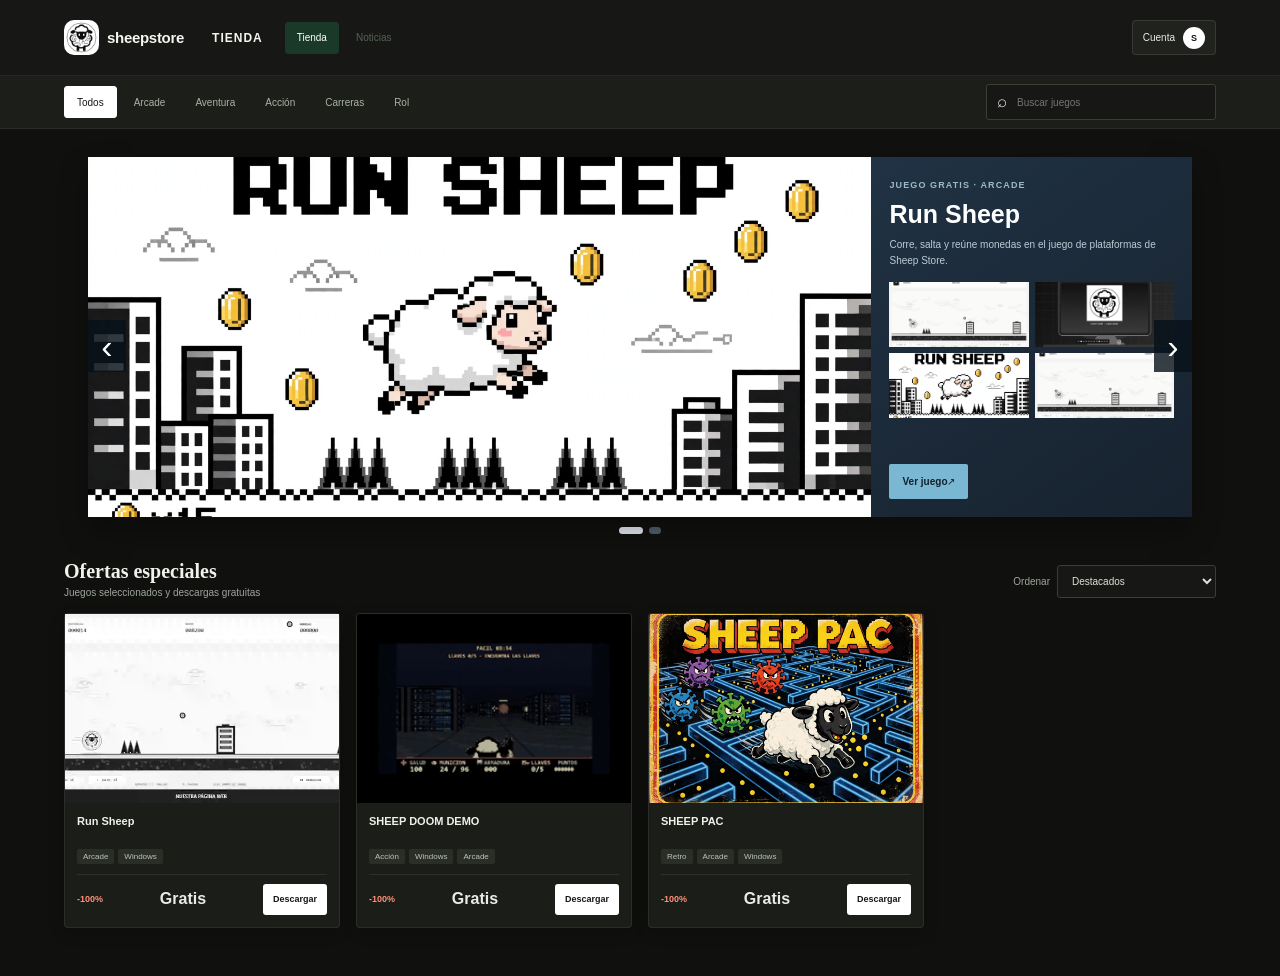
==== assets/game-store-preview.html @ 75334b29 "Link Sheep Doom button to Drive download Co-authored-by: Copilot <223556219+Copilot@users.noreply.gi" ====
<!doctype html>
<html lang="es">
<head>
  <meta charset="utf-8" />
  <meta name="viewport" content="width=device-width, initial-scale=1" />
  <title>Sheep Store / Tienda de juegos</title>
  <style>
    :root {
      color-scheme: light;
      font-family: "Segoe UI", Arial, sans-serif;
      color: #24222a;
      background: #17151c;
      font-synthesis: none;
    }

    * { box-sizing: border-box; }
    body { min-width: 760px; min-height: 100vh; margin: 0; background: radial-gradient(ellipse at 52% 0, #3c3746, #17151c 58%); }
    button { font: inherit; }
    .page-context { width: min(1120px, 94vw); margin: 46px auto; color: #fff; opacity: .42; }
    .context-nav { display: flex; justify-content: space-between; padding: 18px; border: 1px solid #ffffff20; border-radius: 12px; }
    .context-hero { height: 190px; margin-top: 15px; padding: 36px; border: 1px solid #ffffff20; border-radius: 15px; background: linear-gradient(110deg, #282330, #59446f); }
    .context-hero h1 { margin: 0; font-size: 32px; }
    .context-hero p { color: #ded8e8; }
    .store-dialog { position: fixed; inset: 14px; display: flex; width: auto; max-width: 1440px; max-height: calc(100vh - 28px); flex-direction: column; margin: auto; padding: 0; overflow: hidden; border: 0; border-radius: 20px; background: #fbfafc; box-shadow: 0 32px 100px #0008; }
    .store-header { display: flex; align-items: flex-start; justify-content: space-between; gap: 20px; padding: 24px 30px 19px; border-bottom: 1px solid #24222a12; }
    .eyebrow { margin: 0 0 9px; color: #8d829e; font-size: 10px; font-weight: 800; letter-spacing: 1.8px; }
    h1 { margin: 0; font-size: 30px; letter-spacing: -1.1px; }
    .intro { margin: 7px 0 0; color: #77727e; font-size: 12px; }
    .close { display: grid; width: 38px; height: 38px; flex: 0 0 auto; place-items: center; border: 1px solid #28253118; border-radius: 50%; background: #fff; color: #322e39; font-size: 22px; }
    .toolbar { display: flex; align-items: center; justify-content: space-between; gap: 14px; padding: 13px 30px; border-bottom: 1px solid #24222a12; }
    .tabs, .filters { display: flex; flex-wrap: wrap; gap: 7px; }
    .tab, .filter { min-height: 33px; padding: 0 12px; border: 1px solid #26232d20; border-radius: 22px; background: #fff; color: #5d5864; font-size: 10px; }
    .tab.active { border-color: #29262f; background: #29262f; color: white; }
    .filter.active { border-color: #cfc3e6; background: #f0ebf8; color: #55436f; }
    .content { display: grid; min-height: 0; flex: 1; grid-template-columns: minmax(0, 1fr) 248px; gap: 19px; padding: 18px 24px 23px 30px; overflow: auto; }
    .catalog { min-width: 0; }
    .catalog-heading { display: flex; align-items: end; justify-content: space-between; gap: 12px; margin-bottom: 12px; }
    .catalog-heading h2 { margin: 0; font-size: 16px; }
    .catalog-heading p { margin: 4px 0 0; color: #86818e; font-size: 10px; }
    .sort { color: #6f6976; font-size: 10px; }
    .grid { display: grid; grid-template-columns: repeat(3, minmax(0, 1fr)); gap: 12px; }
    .game { min-width: 0; overflow: hidden; border: 1px solid #29253116; border-radius: 12px; background: #fff; box-shadow: 0 9px 24px #2925310d; }
    .cover { position: relative; display: flex; height: 126px; align-items: end; overflow: hidden; padding: 12px; color: white; }
    .cover::after { position: absolute; inset: 38% 0 0; background: linear-gradient(transparent, #11101acc); content: ""; }
    .cover-title { position: relative; z-index: 1; font-size: 14px; font-weight: 900; letter-spacing: -.5px; text-shadow: 0 2px 8px #0008; }
    .cover small { display: block; margin-top: 3px; font-size: 8px; font-weight: 600; letter-spacing: 1.5px; opacity: .83; }
    .astral { background: radial-gradient(circle at 70% 33%, #f5d6ff 0 2%, #bb87ea 5%, #633d8e 14%, transparent 15%), radial-gradient(ellipse at 72% 55%, #78529e, transparent 46%), linear-gradient(145deg, #1d2340, #171520); }
    .astral::before { position: absolute; top: 21px; right: 7%; width: 152px; height: 60px; border: 1px solid #e6d3ff8c; border-radius: 50%; content: ""; transform: rotate(-23deg); }
    .embers { background: radial-gradient(ellipse at 68% 76%, #ffbc68, #da583e 11%, #5e2938 32%, transparent 33%), linear-gradient(140deg, #362232, #17151b); }
    .embers::before { position: absolute; right: 14%; bottom: -27px; width: 0; height: 0; border-right: 75px solid transparent; border-bottom: 107px solid #28202b; border-left: 75px solid transparent; content: ""; filter: drop-shadow(64px 14px 0 #211a26); }
    .neon { background: radial-gradient(ellipse at 49% 110%, #188f9a, transparent 47%), linear-gradient(145deg, #242741, #11141b); }
    .neon::before { position: absolute; top: 20px; left: 36%; width: 82px; height: 69px; border: 2px solid #7af2eb; border-bottom: 0; border-radius: 55px 55px 0 0; box-shadow: 0 0 20px #28cfdb7d; content: ""; }
    .wild { background: radial-gradient(ellipse at 49% 82%, #b4dc82 0, #578454 17%, transparent 47%), linear-gradient(145deg, #1c3735, #10171b); }
    .wild::before { position: absolute; bottom: -9px; left: 16%; width: 0; height: 0; border-right: 66px solid transparent; border-bottom: 91px solid #1c2a2b; border-left: 66px solid transparent; content: ""; filter: drop-shadow(73px 17px 0 #233334); }
    .pixel { background: radial-gradient(circle at 50% 40%, #ffd772 0 5%, #ec776b 6% 14%, transparent 15%), linear-gradient(145deg, #573c69, #252744 62%, #10151d); }
    .pixel::before { position: absolute; top: 25px; left: calc(50% - 22px); width: 44px; height: 45px; border: 3px solid #ffd783; background: #ec776b; box-shadow: 0 0 0 7px #141720, 0 0 30px #ffcf6a77; content: ""; image-rendering: pixelated; }
    .racer { background: radial-gradient(ellipse at 55% 78%, #ff7b51, #73355c 25%, transparent 50%), linear-gradient(140deg, #201d38, #11131a); }
    .racer::before { position: absolute; top: 37px; left: 42%; width: 85px; height: 30px; border: 2px solid #ffd581; border-radius: 50% 50% 18% 18%; background: linear-gradient(90deg, #fa685c, #9249be); box-shadow: 0 14px 15px #f16a7350; content: ""; transform: skew(-18deg); }
    .details { padding: 10px 11px 11px; }
    .details h3 { min-height: 28px; margin: 0; font-size: 11px; line-height: 1.35; }
    .tags { display: flex; gap: 5px; margin-top: 5px; }
    .tags span { padding: 4px 6px; border-radius: 20px; background: #f2f0f5; color: #77717f; font-size: 8px; }
    .purchase { display: flex; align-items: center; justify-content: space-between; gap: 8px; margin-top: 11px; padding-top: 9px; border-top: 1px solid #29253112; }
    .price small { display: block; color: #86818e; font-size: 8px; }
    .price strong { display: block; margin-top: 2px; font-size: 15px; }
    .add { min-height: 31px; padding: 0 11px; border: 0; border-radius: 6px; background: #29262f; color: white; font-size: 9px; font-weight: 700; }
    @media (max-width: 980px) {
      .store-dialog { inset: 9px; max-height: calc(100vh - 18px); }
      .content { grid-template-columns: minmax(0, 1fr) 210px; padding-right: 16px; padding-left: 20px; }
      .store-header, .toolbar { padding-right: 20px; padding-left: 20px; }
      .grid { grid-template-columns: repeat(2, minmax(0, 1fr)); }
    }
    body { min-width: 360px; background: #fff; color: #24222a; }
    .store-dialog { position: relative; inset: auto; width: min(1440px, 100%); max-width: none; min-height: 100vh; max-height: none; margin: 0 auto; border-radius: 0; background: #fff; box-shadow: none; overflow: visible; }
    .store-header { display: grid; grid-template-columns: minmax(0, 1fr) auto; gap: 23px 20px; padding: 23px clamp(22px, 6vw, 82px) 24px; }
    .store-brand { display: flex; grid-column: 1 / -1; align-items: center; gap: 9px; color: #77727e; font-size: 11px; }
    .store-brand img { width: 30px; height: 30px; border-radius: 9px; object-fit: cover; }
    .store-brand strong { color: #28252f; font-size: 15px; letter-spacing: -.5px; }
    .store-brand > span:first-of-type { margin: 0 2px 0 4px; color: #d3ced9; }
    .store-title .eyebrow { margin-bottom: 7px; color: #8c789f; font-size: 9px; letter-spacing: 1.5px; }
    .store-title h1 { font-size: clamp(24px, 3vw, 34px); font-weight: 700; letter-spacing: -1.5px; }
    .store-title .intro { margin-top: 6px; font-size: 11px; }
    .close { display: flex; align-items: center; justify-content: center; align-self: center; width: auto; height: 38px; gap: 10px; padding: 0 12px; border-radius: 22px; color: #37333e; font-size: 10px; }
    .close span { display: grid; width: 22px; height: 22px; place-items: center; border-radius: 50%; background: #eee9f5; color: #58456f; font-size: 9px; font-weight: 800; }
    .toolbar { justify-content: flex-start; padding: 13px clamp(22px, 6vw, 82px); background: #fbfafc; }
    .filters { gap: 5px; }
    .filter { min-height: 30px; padding: 0 11px; border-color: transparent; background: transparent; font-size: 10px; }
    .filter.active { border-color: #29262f; background: #29262f; color: #fff; }
    .content { width: min(1440px, 100%); grid-template-columns: minmax(0, 1fr) 238px; gap: 34px; margin: 0 auto; padding: 29px clamp(22px, 6vw, 82px) 42px; overflow: visible; }
    .catalog-heading { margin-bottom: 17px; }
    .catalog-heading h2 { font-size: 16px; letter-spacing: -.3px; }
    .catalog-heading p { font-size: 9px; }
    .sort { color: #77727e; font-size: 9px; }
    .grid { grid-template-columns: repeat(4, minmax(0, 1fr)); gap: 23px 15px; }
    .game { border: 0; border-radius: 0; background: transparent; box-shadow: none; }
    .cover { height: auto; aspect-ratio: 1.35; padding: 11px; border-radius: 9px; transition: transform 180ms ease; }
    .game:hover .cover { transform: translateY(-2px); }
    .cover-title { font-size: 12px; }
    .cover small { font-size: 7px; }
    .details { padding: 10px 1px 0; }
    .details h3 { min-height: 0; font-size: 10px; font-weight: 650; }
    .tags { gap: 4px; margin-top: 6px; }
    .tags span { padding: 3px 6px; background: #f5f3f7; font-size: 7px; }
    .purchase { margin-top: 9px; padding-top: 8px; border-color: #29253112; }
    .price small { font-size: 7px; }
    .price strong { font-size: 13px; }
    .add { min-height: 29px; padding: 0 10px; border-radius: 5px; background: #29262f; font-size: 8px; }
    @media (max-width: 980px) {
      .store-header, .toolbar { padding-right: 24px; padding-left: 24px; }
      .content { grid-template-columns: minmax(0, 1fr) 210px; gap: 20px; padding-right: 24px; padding-left: 24px; }
      .grid { grid-template-columns: repeat(3, minmax(0, 1fr)); gap: 19px 13px; }
    }
    @media (max-width: 700px) {
      .store-header { gap: 18px 10px; padding: 17px 18px 19px; }
      .store-brand { font-size: 10px; }
      .store-title h1 { font-size: 25px; }
      .store-title .intro { font-size: 10px; }
      .close { height: 34px; gap: 6px; padding: 0 8px; font-size: 9px; }
      .toolbar { padding: 10px 18px; overflow-x: auto; }
      .filters { flex-wrap: nowrap; }
      .filter { flex: 0 0 auto; padding: 0 9px; font-size: 9px; }
      .content { grid-template-columns: minmax(0, 1fr); gap: 22px; padding: 22px 18px 30px; }
      .grid { grid-template-columns: repeat(2, minmax(0, 1fr)); gap: 19px 13px; }
    }
    body { min-width: 360px; background: #101b25; color: #dce5ec; }
    .store-dialog { width: min(1380px, 100%); background: #17212b; color: #dce5ec; }
    .store-header { display: flex; min-height: 66px; align-items: center; gap: 30px; padding: 0 clamp(20px, 5vw, 72px); border: 0; background: #171f28; }
    .store-brand { display: flex; flex: 0 0 auto; align-items: center; gap: 8px; color: #97a7b3; font-size: 11px; }
    .store-brand img { width: 31px; height: 31px; border-radius: 50%; }
    .store-brand strong { color: #fff; font-size: 14px; }
    .store-brand > span:first-of-type { margin: 0 0 0 8px; }
    .store-title { display: flex; flex: 1; align-items: center; gap: 24px; }
    .store-title .eyebrow, .store-title .intro { display: none; }
    .store-title h1 { font-size: 14px; font-weight: 500; letter-spacing: 0; }
    .close { display: inline-flex; height: 32px; align-items: center; gap: 8px; padding: 0 10px; border-color: #ffffff19; background: #ffffff08; color: #dce5ec; }
    .close span { background: #70a3bb; color: #12202b; }
    .toolbar { min-height: 47px; gap: 20px; padding: 7px clamp(20px, 5vw, 72px); border: 0; background: linear-gradient(90deg, #1a6875, #236878 56%, #225b6a); }
    .filters { flex: 1; gap: 4px; }
    .filter { min-height: 32px; border: 0; border-radius: 2px; background: transparent; color: #d6e8ec; font-size: 10px; }
    .filter.active, .filter:hover { background: #183e4d; color: #fff; }
    .content { display: block; width: min(1180px, 100%); padding: 27px clamp(20px, 4vw, 45px) 40px; }
    .catalog-heading { margin: 23px 0 13px; }
    .catalog-heading h2 { color: #fff; font-size: 17px; font-weight: 500; }
    .catalog-heading p, .sort { color: #9cabb7; font-size: 10px; }
    .steam-feature { display: block; overflow: hidden; border-radius: 3px; background: #22303b; box-shadow: 0 10px 24px #0003; }
    .feature-art { overflow: hidden; }
    .feature-banner-image { display: block; width: 100%; aspect-ratio: 1.89; object-fit: cover; }
    .grid { grid-template-columns: repeat(4, minmax(0, 1fr)); gap: 11px; }
    .game { border: 0; border-radius: 2px; background: #22303b; box-shadow: none; }
    .cover { height: auto; aspect-ratio: 1.67; padding: 10px; }
    .cover::after { inset: 30% 0 0; }
    .cover-title { font-size: 11px; }
    .details { padding: 10px; }
    .details h3 { min-height: 25px; color: #e9f1f7; font-size: 10px; font-weight: 500; }
    .tags { gap: 4px; margin-top: 5px; }
    .tags span { border-radius: 2px; background: #344957; color: #b7c8d5; font-size: 7px; }
    .purchase { margin-top: 9px; padding-top: 8px; border-color: #ffffff13; }
    .price small { color: #96a9b5; font-size: 7px; }
    .price strong { color: #c9d8e0; font-size: 12px; font-weight: 500; }
    .add { min-height: 28px; border-radius: 2px; background: #304756; color: #dce8ee; font-size: 8px; }
    .discount { display: flex; align-items: center; gap: 6px; color: #a4d76c; font-size: 8px; font-weight: 700; }
    .discount del { color: #9aa8b2; font-weight: 400; }
    @media (max-width: 980px) {
      .store-header, .toolbar { padding-right: 22px; padding-left: 22px; }
      .content { padding-right: 22px; padding-left: 22px; }
      .grid { grid-template-columns: repeat(3, minmax(0, 1fr)); }
      .news-section { grid-template-columns: minmax(0, 1fr) 220px; }
    }
    @media (max-width: 700px) {
      .store-header { min-height: 57px; flex-wrap: wrap; gap: 11px; padding: 10px 16px; }
      .store-title { order: 3; flex-basis: 100%; }
      .store-title h1 { font-size: 13px; }
      .close { margin-left: auto; }
      .toolbar { padding: 6px 14px; }
      .content { padding: 20px 14px 30px; }
      .feature-art { min-height: 210px; padding: 18px; }
      .grid { grid-template-columns: repeat(2, minmax(0, 1fr)); gap: 15px 9px; }
    }

    :root {
      color-scheme: light;
      font-family: "Segoe UI", sans-serif;
      color: #1c2b23;
      background: #f2f5ef;
    }
    body { min-width: 360px; background: #f2f5ef; color: #1c2b23; }
    button, input, select { font: inherit; }
    button { cursor: pointer; }
    button:focus-visible, input:focus-visible, select:focus-visible { outline: 3px solid #ee7558; outline-offset: 3px; }
    .store-dialog { width: min(1320px, 100%); background: #f2f5ef; color: #1c2b23; }
    .store-header { min-height: 76px; gap: 28px; padding: 0 clamp(20px, 5vw, 72px); border-bottom: 1px solid #1c2b2314; background: #fff; }
    .store-brand { color: #718078; }
    .store-brand img { width: 35px; height: 35px; border-radius: 10px; }
    .store-brand strong { color: #1c2b23; font-size: 15px; letter-spacing: -.3px; }
    .store-title { gap: 22px; }
    .store-title h1 { color: #1b3929; font-size: 12px; font-weight: 800; letter-spacing: 1px; }
    .store-title > span, .store-title > a { color: #6f7d74; font-size: 11px; }
    .store-title > a { text-decoration: none; }
    .close { min-height: 35px; border: 1px solid #dfe6df; border-radius: 4px; background: #fff; color: #263b2d; font-size: 10px; }
    .close span { background: #fff; color: #171815; }
    .toolbar { min-height: 52px; gap: 18px; padding: 8px clamp(20px, 5vw, 72px); border-bottom: 1px solid #1c2b2312; background: #e9eee7; }
    .filters { flex: 1; gap: 4px; }
    .filter { min-height: 32px; padding: 0 12px; border: 1px solid transparent; border-radius: 3px; color: #526257; font-size: 10px; }
    .filter.active, .filter:hover { border-color: #1b3929; background: #1b3929; color: #fff; }
    .search-box { display: flex; width: min(230px, 36vw); align-items: center; gap: 8px; padding: 0 10px; border: 1px solid #d4ddd4; border-radius: 3px; background: #fff; color: #64736a; }
    .search-box span { font-size: 17px; }
    .search-box input { width: 100%; min-width: 0; height: 34px; border: 0; outline: 0; background: transparent; color: #1c2b23; font-size: 10px; }
    .search-box input:focus-visible { outline: 0; }
    .content { display: block; width: min(1320px, 100%); padding: 28px clamp(20px, 5vw, 72px) 48px; }
    .catalog-heading { margin: 26px 0 15px; }
    .catalog-heading h2, .news-section h2 { color: #1c2b23; font-family: Georgia, serif; font-size: 20px; font-weight: 600; letter-spacing: 0; }
    .catalog-heading p { color: #718078; font-size: 10px; }
    .sort-select { min-height: 33px; padding: 0 28px 0 10px; border: 1px solid #d5ded5; border-radius: 3px; background: #fff; color: #526257; font-size: 10px; }
    .steam-feature { border-radius: 5px; background: #dfe7df; box-shadow: 0 14px 28px #18261c12; }
    .grid { grid-template-columns: repeat(4, minmax(0, 1fr)); gap: 24px 16px; }
    .game { border: 1px solid #e1e7df; border-radius: 4px; background: #fff; box-shadow: 0 5px 15px #1c2b2309; transition: transform 160ms ease, box-shadow 160ms ease; }
    .game:hover { transform: translateY(-3px); box-shadow: 0 10px 22px #1c2b2316; }
    .cover { aspect-ratio: 1.45; padding: 12px; border-radius: 0; }
    .cover-title { font-family: Georgia, serif; font-size: 15px; letter-spacing: 0; }
    .cover-sheep-run { justify-content: center; background: radial-gradient(ellipse at 50% 42%, #31634f, #1a3228 58%, #101714); }
    .cover-sheep-run::after { z-index: 0; }
    .game-cover-image { position: absolute; z-index: 1; inset: 0; width: 100%; height: 100%; object-fit: cover; object-position: center; }
    .game-cover-video, .game-cover-animation { position: absolute; z-index: 2; inset: 0; width: 100%; height: 100%; object-fit: cover; opacity: 0; pointer-events: none; transition: opacity 180ms ease; }
    .game-preview-cover:hover .game-cover-video,
    .game-preview-cover:focus-within .game-cover-video { opacity: 1; }
    .game-preview-cover-run-sheep .game-cover-video { opacity: 1; }
    .game-preview-cover-run-sheep:hover .game-cover-video,
    .game-preview-cover-run-sheep:focus-within .game-cover-video { opacity: 0; }
    .game-preview-cover-run-sheep .cover-title { transition: opacity 180ms ease; }
    .game-preview-cover-run-sheep:hover .cover-title,
    .game-preview-cover-run-sheep:focus-within .cover-title { opacity: 0; }
    .game-preview-cover-doom .game-cover-animation { opacity: 1; }
    .game-preview-cover-doom:hover .game-cover-animation,
    .game-preview-cover-doom:focus-within .game-cover-animation { opacity: 0; }
    .cover-sheep-run .cover-title { z-index: 2; }
    .game-cover-open { position: absolute; z-index: 3; inset: 0; display: grid; width: 100%; height: 100%; place-items: center; padding: 0; border: 0; border-radius: 0; background: transparent; cursor: pointer; opacity: 0; transition: opacity 160ms ease, background 160ms ease; }
    .game-cover-open::after { padding: 9px 13px; border: 1px solid #ffffff70; border-radius: 3px; background: #10130fd9; color: #fff; content: "Conoce más"; font-size: 11px; font-weight: 700; opacity: 0; transform: translateY(5px); transition: opacity 160ms ease, transform 160ms ease; }
    .game-cover-open:hover, .game-cover-open:focus-visible { background: #06090738; opacity: 1; }
    .game-cover-open:hover::after, .game-cover-open:focus-visible::after { opacity: 1; transform: translateY(0); }
    .game-cover-open:focus-visible { outline: 3px solid #fff; outline-offset: -5px; }
    .game-run-sheep { position: relative; z-index: 1; overflow: visible; }
    .game-run-sheep:hover { transform: none; }
    .details { padding: 11px 12px 12px; }
    .details h3 { min-height: 30px; color: #25372a; font-size: 11px; font-weight: 650; }
    .tags span { border-radius: 2px; background: #edf2e9; color: #607066; font-size: 8px; }
    .purchase { margin-top: 10px; padding-top: 9px; border-color: #e7ece5; }
    .discount { color: #b94d35; font-size: 9px; }
    .discount del { color: #8c9890; }
    .price small { color: #7d8981; font-size: 8px; }
    .price strong { color: #1d3928; font-size: 14px; font-weight: 750; }
    .add { min-height: 31px; border-radius: 3px; background: #1b3929; color: #fff; font-size: 9px; }
    .add:hover { background: #315940; }
    .empty-state { margin: 24px 0; padding: 32px 16px; border: 1px dashed #cbd6ca; color: #68766d; text-align: center; font-size: 12px; }
    @media (max-width: 980px) {
      .store-header { gap: 17px; }
      .store-title { gap: 14px; }
      .grid { grid-template-columns: repeat(3, minmax(0, 1fr)); }
    }
    @media (max-width: 700px) {
      .store-header { min-height: 62px; gap: 10px; padding: 8px 14px; }
      .store-brand { gap: 6px; }
      .store-brand img { width: 30px; height: 30px; }
      .store-brand strong { font-size: 12px; }
      .store-title { order: 0; flex: 1; flex-basis: auto; gap: 12px; }
      .store-title > span { display: none; }
      .close { display: none; }
      .toolbar { flex-wrap: wrap; gap: 7px; padding: 8px 14px; }
      .filters { flex-basis: 100%; overflow-x: auto; flex-wrap: nowrap; }
      .filter { flex: 0 0 auto; }
      .search-box { width: 100%; }
      .content { padding: 18px 14px 30px; }
      .catalog-heading { align-items: center; }
      .catalog-heading h2 { font-size: 18px; }
      .grid { grid-template-columns: repeat(2, minmax(0, 1fr)); gap: 15px 10px; }
      .cover { aspect-ratio: 1.2; }
      .details { padding: 9px; }
      .details h3 { font-size: 10px; }
      .purchase { flex-wrap: wrap; }
    }
    @media (prefers-reduced-motion: reduce) {
      *, *::before, *::after { scroll-behavior: auto !important; transition-duration: .01ms !important; }
    }
    :root { color-scheme: dark; color: #e8ece6; background: #10110f; }
    body, .store-dialog { background: #10110f; color: #e8ece6; }
    .store-header { border-color: #ffffff10; background: #171815; }
    .store-brand { color: #9da69b; }
    .store-brand strong, .store-title h1 { color: #f3f5ef; }
    .store-title > span, .store-title > a { color: #9da69b; }
    .close { border-color: #ffffff1b; background: #20221e; color: #e8ece6; }
    .toolbar { border-color: #ffffff10; background: #1c1e1a; }
    .filter { color: #aab2a7; }
    .filter.active, .filter:hover { border-color: #fff; background: #fff; color: #171815; }
    .search-box, .sort-select { border-color: #3a3e37; background: #171815; color: #dce2d8; }
    .search-box input { color: #f3f5ef; }
    .catalog-heading h2, .news-section h2 { color: #f0f2ec; }
    .catalog-heading p, .sort { color: #9da69b; }
    .steam-feature { background: #242720; box-shadow: 0 14px 28px #0005; }
    .steam-feature { position: relative; overflow: visible; padding: 0 24px; background: transparent; box-shadow: none; }
    .feature-carousel { position: relative; }
    .feature-slides { display: grid; }
    .feature-slide { display: grid; grid-area: 1 / 1; height: 360px; min-height: 360px; grid-template-columns: minmax(0, 2.2fr) minmax(250px, .9fr); overflow: hidden; background: #182431; box-shadow: 0 14px 28px #0005; opacity: 0; visibility: hidden; pointer-events: none; transition: opacity 500ms ease, visibility 500ms ease; }
    .feature-slide.is-active { z-index: 1; opacity: 1; visibility: visible; pointer-events: auto; }
    .feature-art { position: relative; min-width: 0; min-height: 0; padding: 0; overflow: hidden; background: #111a23; }
    .feature-banner-image { display: block; width: 100%; height: 100%; aspect-ratio: auto; object-fit: cover; }
    .feature-slide[aria-label="SHEEP DOOM DEMO"] .feature-banner-image { object-fit: contain; background: #210c0c; }
    .feature-info { display: flex; flex-direction: column; align-items: flex-start; padding: 22px 18px 18px; background: linear-gradient(145deg, #203244, #17222e); color: #e4edf4; }
    .feature-info .eyebrow { margin: 0 0 8px; color: #9bb9cb; font-size: 9px; font-weight: 800; letter-spacing: 1.1px; }
    .feature-info h2 { margin: 0; color: #fff; font-size: clamp(18px, 2vw, 25px); line-height: 1.1; }
    .feature-info p { margin: 9px 0 14px; color: #becbd4; font-size: 10px; line-height: 1.55; }
    .feature-thumbs { display: grid; width: 100%; grid-template-columns: repeat(2, 1fr); gap: 6px; margin: 0 0 auto; }
    .feature-thumbs img { display: block; width: 100%; height: 65px; object-fit: cover; }
    .feature-thumbs img.doom-thumb { height: 65px; }
    .feature-thumbs .doom-thumb:nth-child(2) { object-position: 25% center; }
    .feature-thumbs .doom-thumb:nth-child(3) { object-position: 70% center; }
    .feature-game-link { display: inline-flex; min-height: 35px; align-items: center; justify-content: center; margin-top: 15px; padding: 0 13px; border: 0; border-radius: 2px; background: #79b7d3; color: #11222d; cursor: pointer; font-size: 10px; font-weight: 800; text-decoration: none; }
    .feature-arrow { position: absolute; z-index: 3; top: 50%; display: grid; width: 38px; height: 52px; place-items: center; padding: 0; border: 0; background: #07111acc; color: #fff; cursor: pointer; font-size: 34px; line-height: 1; transform: translateY(-50%); }
    .feature-arrow:hover { background: #0c8fc9; }
    .feature-arrow-prev { left: 0; }
    .feature-arrow-next { right: 0; }
    .feature-pagination { display: flex; justify-content: center; gap: 6px; padding-top: 10px; }
    .feature-dot { width: 12px; height: 7px; padding: 0; border: 0; border-radius: 5px; background: #53606c; cursor: pointer; transition: width 160ms ease, background 160ms ease; }
    .feature-dot[aria-pressed="true"] { width: 24px; background: #e8f0f7; }
    @media (max-width: 700px) {
      .steam-feature { padding: 0 16px; }
      .feature-slide { height: auto; min-height: 0; grid-template-columns: 1fr; }
      .feature-art { aspect-ratio: 1.55; }
      .feature-thumbs img.doom-thumb { height: 54px; }
      .feature-info { min-height: 245px; padding: 16px; }
      .feature-thumbs img { height: 54px; }
      .feature-arrow { width: 30px; height: 44px; }
      .feature-arrow-prev { left: 0; }
      .feature-arrow-next { right: 0; }
    }
    .game { border-color: #ffffff12; background: #1b1d19; box-shadow: 0 5px 15px #0003; }
    .game:hover { box-shadow: 0 10px 22px #0007; }
    .details h3, .price strong { color: #edf1e9; }
    .tags span { background: #2a2e27; color: #bbc5b8; }
    .purchase { border-color: #ffffff14; }
    .discount { color: #ff9076; }
    .discount del, .price small { color: #9da69b; }
    .add { display: inline-flex; align-items: center; justify-content: center; background: #fff; color: #171815; text-decoration: none; }
    .add:hover { background: #e8e9e5; }
    .download-note { color: #aab4aa; font-size: 9px; font-weight: 700; }
    .run-sheep-dialog { position: fixed; top: 50%; left: 50%; width: min(880px, calc(100vw - 32px)); max-width: none; max-height: 82vh; margin: 0; padding: 0; overflow: auto; border: 1px solid #ffffff20; border-radius: 6px; background: #141815; color: #e8ece6; box-shadow: 0 28px 90px #000b; transform: translate(-50%, -50%); }
    .run-sheep-dialog::backdrop { background: #050705e8; backdrop-filter: blur(7px); }
    .run-sheep-dialog-inner { padding: clamp(16px, 3vw, 28px); }
    .run-sheep-dialog-header { display: flex; align-items: start; justify-content: space-between; gap: 16px; margin-bottom: 18px; }
    .run-sheep-dialog-header .eyebrow { margin-bottom: 5px; }
    .run-sheep-dialog-header h2 { margin: 0; color: #f3f5ef; font-family: Georgia, serif; font-size: clamp(24px, 4vw, 34px); font-weight: 500; }
    .run-sheep-dialog-close { display: grid; width: 34px; height: 34px; flex: 0 0 auto; place-items: center; border: 1px solid #ffffff24; border-radius: 4px; background: #20241f; color: #f2f4ef; cursor: pointer; font-size: 20px; }
    .run-sheep-overview { display: grid; grid-template-columns: minmax(0, 1.55fr) minmax(220px, .75fr); gap: 16px; }
    .run-sheep-dialog-media { position: relative; overflow: hidden; border: 1px solid #ffffff18; border-radius: 4px; background: #0e100f; }
    .run-sheep-dialog-media img, .run-sheep-dialog-media video { display: block; width: 100%; aspect-ratio: 16 / 9; object-fit: cover; background: #080a09; }
    .run-sheep-dialog-media span { position: absolute; right: 9px; bottom: 9px; padding: 5px 7px; border-radius: 2px; background: #10130fcc; color: #fff; font-size: 8px; font-weight: 700; letter-spacing: 1px; }
    .run-sheep-dialog-media span { bottom: 48px; }
    .run-sheep-repeat { position: absolute; z-index: 2; top: 50%; left: 50%; min-height: 38px; padding: 0 14px; border: 1px solid #fff; border-radius: 3px; background: #fff; color: #171815; cursor: pointer; font-size: 11px; font-weight: 700; transform: translate(-50%, -50%); }
    .run-sheep-repeat[hidden] { display: none; }
    .run-sheep-purchase { display: grid; align-content: start; gap: 10px; padding: 15px; border: 1px solid #ffffff14; border-radius: 4px; background: #1b1d19; }
    .run-sheep-purchase .eyebrow { margin: 0; color: #aeb8ad; font-size: 8px; }
    .run-sheep-purchase > strong { color: #f2f4ef; font-size: 21px; }
    .run-sheep-purchase > p:not(.eyebrow) { margin: 0; color: #aab4aa; font-size: 10px; line-height: 1.6; }
    .run-sheep-dialog-actions { display: grid; gap: 7px; margin-top: 4px; }
    .run-sheep-dialog-actions a { display: flex; min-height: 38px; align-items: center; justify-content: space-between; gap: 8px; padding: 0 11px; border: 1px solid #ffffff24; border-radius: 3px; color: #f3f5ef; font-size: 10px; font-weight: 700; text-decoration: none; }
    .run-sheep-dialog-actions .run-sheep-download { border-color: #fff; background: #fff; color: #171815; }
    .run-sheep-dialog-actions a:hover { background: #e8e9e5; color: #171815; }
    .run-sheep-copy { margin-top: 22px; }
    .run-sheep-copy h3 { margin: 0 0 9px; color: #f2f4ef; font-family: Georgia, serif; font-size: 17px; font-weight: 500; }
    .run-sheep-copy p { margin: 0 0 9px; color: #b6c0b5; font-size: 11px; line-height: 1.7; }
    .run-sheep-tagline { color: #f2f4ef !important; font-weight: 700; }
    .run-sheep-features { display: grid; grid-template-columns: repeat(2, minmax(0, 1fr)); gap: 8px 18px; margin: 0; padding: 0; list-style: none; }
    .run-sheep-features li { color: #b6c0b5; font-size: 10px; line-height: 1.55; }
    .run-sheep-requirements { display: grid; grid-template-columns: repeat(2, minmax(0, 1fr)); gap: 8px 18px; margin: 0; }
    .run-sheep-requirements div { display: grid; grid-template-columns: 90px 1fr; gap: 8px; padding: 8px 0; border-top: 1px solid #ffffff12; font-size: 10px; line-height: 1.5; }
    .run-sheep-requirements dt { color: #828e83; }
    .run-sheep-requirements dd { margin: 0; color: #d7dfd5; }
    @media (max-width: 700px) {
      .run-sheep-overview, .run-sheep-features, .run-sheep-requirements { grid-template-columns: 1fr; }
    }
    .game-run-sheep .add { padding: 0 10px; border: 0; cursor: pointer; }
    .run-sheep-dialog { width: min(980px, calc(100vw - 32px)); max-width: none; max-height: calc(100vh - 32px); padding: 0; overflow: auto; border: 1px solid #ffffff20; border-radius: 6px; background: #141815; color: #e8ece6; box-shadow: 0 28px 90px #000b; }
    .run-sheep-dialog::backdrop { background: #050705d9; backdrop-filter: blur(6px); }
    .run-sheep-dialog-inner { padding: clamp(16px, 3vw, 28px); }
    .run-sheep-dialog-header { display: flex; align-items: start; justify-content: space-between; gap: 16px; margin-bottom: 18px; }
    .run-sheep-dialog-header .eyebrow { margin-bottom: 5px; }
    .run-sheep-dialog-header h2 { margin: 0; color: #f3f5ef; font-family: Georgia, serif; font-size: clamp(24px, 4vw, 34px); font-weight: 500; }
    .run-sheep-dialog-close { display: grid; width: 34px; height: 34px; flex: 0 0 auto; place-items: center; border: 1px solid #ffffff24; border-radius: 4px; background: #20241f; color: #f2f4ef; cursor: pointer; font-size: 20px; }
    .run-sheep-overview { display: grid; grid-template-columns: minmax(0, 1.55fr) minmax(220px, .75fr); gap: 16px; }
    .run-sheep-dialog-media { position: relative; overflow: hidden; border: 1px solid #ffffff18; border-radius: 4px; background: #0e100f; }
    .run-sheep-dialog-media img { display: block; width: 100%; aspect-ratio: 16 / 9; object-fit: cover; }
    .run-sheep-dialog-media span { position: absolute; right: 9px; bottom: 9px; padding: 5px 7px; border-radius: 2px; background: #10130fcc; color: #fff; font-size: 8px; font-weight: 700; letter-spacing: 1px; }
    .run-sheep-purchase { display: grid; align-content: start; gap: 10px; padding: 15px; border: 1px solid #ffffff14; border-radius: 4px; background: #1b1d19; }
    .run-sheep-purchase .eyebrow { margin: 0; color: #aeb8ad; font-size: 8px; }
    .run-sheep-purchase strong { color: #f2f4ef; font-size: 21px; }
    .run-sheep-purchase p { margin: 0; color: #aab4aa; font-size: 10px; line-height: 1.6; }
    .run-sheep-dialog-actions { display: grid; gap: 7px; margin-top: 4px; }
    .run-sheep-dialog-actions a { display: flex; min-height: 38px; align-items: center; justify-content: space-between; gap: 8px; padding: 0 11px; border: 1px solid #ffffff24; border-radius: 3px; color: #f3f5ef; font-size: 10px; font-weight: 700; text-decoration: none; }
    .run-sheep-dialog-actions .run-sheep-download { border-color: #fff; background: #fff; color: #171815; }
    .run-sheep-dialog-actions a:hover { background: #e8e9e5; color: #171815; }
    .run-sheep-copy { margin-top: 22px; }
    .run-sheep-copy h3 { margin: 0 0 9px; color: #f2f4ef; font-family: Georgia, serif; font-size: 17px; font-weight: 500; }
    .run-sheep-copy p { margin: 0 0 9px; color: #b6c0b5; font-size: 11px; line-height: 1.7; }
    .run-sheep-tagline { color: #f2f4ef !important; font-weight: 700; }
    .run-sheep-features { display: grid; grid-template-columns: repeat(2, minmax(0, 1fr)); gap: 8px 18px; margin: 0; padding: 0; list-style: none; }
    .run-sheep-features li { color: #b6c0b5; font-size: 10px; line-height: 1.55; }
    .run-sheep-requirements { display: grid; grid-template-columns: repeat(2, minmax(0, 1fr)); gap: 8px 18px; margin: 0; }
    .run-sheep-requirements div { display: grid; grid-template-columns: 90px 1fr; gap: 8px; padding: 8px 0; border-top: 1px solid #ffffff12; font-size: 10px; line-height: 1.5; }
    .run-sheep-requirements dt { color: #828e83; }
    .run-sheep-requirements dd { margin: 0; color: #d7dfd5; }
    .sheep-doom-dialog-media video { aspect-ratio: 4 / 3; object-fit: contain; }
    .sheep-pac-dialog-media img { aspect-ratio: 3 / 2; object-fit: contain; }
    .empty-state { border-color: #454a40; color: #aab2a7; }
    .view-tabs { display: flex; align-items: center; gap: 5px; }
    .view-tab { min-height: 32px; padding: 0 11px; border: 1px solid transparent; border-radius: 3px; background: transparent; color: #526257; font-size: 10px; }
    .view-tab.active, .view-tab:hover { border-color: #1b3929; background: #1b3929; color: #fff; }
    .view-tab:focus-visible { outline: 2px solid #ee7558; outline-offset: 3px; }
    .news-section { display: block; margin-top: 0; padding: 20px; border: 1px solid #ffffff12; background: #171815; }
    .catalog[hidden], .news-section[hidden], .toolbar[hidden] { display: none !important; }
    .news-heading { display: flex; align-items: flex-start; justify-content: space-between; gap: 16px; margin-bottom: 16px; }
    .news-heading h2 { margin: 0; color: #f0f2ec; font-size: 20px; }
    .news-description { margin: 6px 0 0; color: #9da69b; font-size: 10px; }
    .news-status { max-width: 360px; color: #a4d76c; font-size: 10px; text-align: right; }
    .news-grid { display: grid; grid-template-columns: repeat(3, minmax(0, 1fr)); gap: 12px; }
    .news-item { display: flex; min-width: 0; flex-direction: column; overflow: hidden; border: 1px solid #ffffff14; background: #1b1d19; }
    .news-item-image { display: block; width: 100%; aspect-ratio: 16 / 9; object-fit: cover; background: #262820; }
    .news-item-image-fallback { display: grid; place-items: center; color: #9da69b; font-size: 10px; }
    .news-item-content { display: flex; min-height: 155px; flex: 1; flex-direction: column; padding: 14px; }
    .news-item-source { color: #ff9076; font-size: 9px; font-weight: 700; letter-spacing: .6px; text-transform: uppercase; }
    .news-item h3 { margin: 10px 0 14px; color: #e8ece6; font-size: 13px; line-height: 1.45; }
    .news-item-meta { display: flex; align-items: center; justify-content: space-between; gap: 8px; margin-top: auto; color: #9da69b; font-size: 9px; }
    .news-item-link { color: #a4d76c; font-weight: 650; text-decoration: none; white-space: nowrap; }
    .news-item-link:hover { text-decoration: underline; }
    .news-projection-note { margin: 12px 0 0; color: #819084; font-size: 9px; }
    @media (max-width: 980px) {
      .news-grid { grid-template-columns: repeat(2, minmax(0, 1fr)); }
    }
    @media (max-width: 700px) {
      .news-section { padding: 15px; }
      .news-heading { flex-direction: column; }
      .news-status { text-align: left; }
      .news-grid { grid-template-columns: 1fr; }
    }
  </style>
</head>
<body>
  <section class="store-dialog" aria-label="Vista de ejemplo de la tienda de juegos">
    <header class="store-header">
      <div class="store-brand"><img src="logo.png" alt="" /><strong>sheepstore</strong></div>
      <div class="store-title"><h1 id="current-section-title">TIENDA</h1><nav class="view-tabs" aria-label="Secciones principales"><button class="view-tab active" type="button" data-view="store" aria-controls="store-view" aria-pressed="true">Tienda</button><button class="view-tab" type="button" data-view="news" aria-controls="news" aria-pressed="false">Noticias</button></nav></div>
      <button class="close">Cuenta <span>S</span></button>
    </header>
    <nav class="toolbar" id="store-toolbar" aria-label="Filtros de la tienda">
      <div class="filters" aria-label="Filtrar por género">
        <button class="filter active" type="button" data-filter="Todos" aria-pressed="true">Todos</button>
        <button class="filter" type="button" data-filter="Arcade" aria-pressed="false">Arcade</button>
        <button class="filter" type="button" data-filter="Aventura" aria-pressed="false">Aventura</button>
        <button class="filter" type="button" data-filter="Acción" aria-pressed="false">Acción</button>
        <button class="filter" type="button" data-filter="Carreras" aria-pressed="false">Carreras</button>
        <button class="filter" type="button" data-filter="Rol" aria-pressed="false">Rol</button>
      </div>
      <label class="search-box"><span aria-hidden="true">⌕</span><input id="game-search" type="search" placeholder="Buscar juegos" aria-label="Buscar juegos" /></label>
    </nav>
    <div class="content">
      <section class="catalog" id="store-view" data-view-panel="store">
        <section class="steam-feature" aria-label="Ofertas destacadas">
          <div class="feature-carousel" aria-roledescription="carrusel" aria-label="Juegos destacados">
            <div class="feature-slides" aria-live="off">
              <article class="feature-slide is-active" data-feature-slide aria-label="Run Sheep" aria-hidden="false">
                <div class="feature-art"><img class="feature-banner-image" src="run-sheep-cover.png" alt="Run Sheep: una oveja pixelada corre entre edificios y monedas" /></div>
                <aside class="feature-info">
                  <p class="eyebrow">JUEGO GRATIS · ARCADE</p>
                  <h2>Run Sheep</h2>
                  <p>Corre, salta y reúne monedas en el juego de plataformas de Sheep Store.</p>
                  <div class="feature-thumbs" aria-hidden="true">
                    <img src="download.gif" alt="" /><img src="wallpapers/sheep-gamer.gif" alt="" />
                    <img src="run-sheep-cover.png" alt="" /><img src="download.gif" alt="" />
                  </div>
                  <button class="feature-game-link" type="button" data-open-run-sheep-details>Ver juego <span aria-hidden="true">↗</span></button>
                </aside>
              </article>
              <article class="feature-slide" data-feature-slide aria-label="SHEEP DOOM DEMO" aria-hidden="true">
                <div class="feature-art"><img class="feature-banner-image" src="sheep-doom-cover.webp" alt="Sheep Doom: una oveja armada lucha contra demonios en un paisaje de fuego" /></div>
                <aside class="feature-info">
                  <p class="eyebrow">DEMO GRATIS · WINDOWS</p>
                  <h2>SHEEP DOOM DEMO</h2>
                  <p>Enfréntate a la acción en la demo de Sheep Doom para Windows.</p>
                  <div class="feature-thumbs feature-thumbs-doom" aria-hidden="true">
                    <img class="doom-thumb" src="sheep-doom-cover.webp" alt="" />
                    <img class="doom-thumb" src="sheep-doom-gameplay.webp" alt="" />
                    <img class="doom-thumb" src="sheep-doom-keys.webp" alt="" />
                    <img class="doom-thumb" src="sheep-doom-server.webp" alt="" />
                  </div>
                  <button class="feature-game-link" type="button" data-open-sheep-doom-details>Ver juego <span aria-hidden="true">↗</span></button>
                </aside>
              </article>
            </div>
            <button class="feature-arrow feature-arrow-prev" type="button" data-feature-prev aria-label="Juego destacado anterior">‹</button>
            <button class="feature-arrow feature-arrow-next" type="button" data-feature-next aria-label="Siguiente juego destacado">›</button>
            <div class="feature-pagination" aria-label="Seleccionar juego destacado">
              <button class="feature-dot" type="button" data-feature-dot="0" aria-label="Mostrar Run Sheep" aria-pressed="true"></button>
              <button class="feature-dot" type="button" data-feature-dot="1" aria-label="Mostrar SHEEP DOOM DEMO" aria-pressed="false"></button>
            </div>
          </div>
        </section>
        <div class="catalog-heading"><div><h2>Ofertas especiales</h2><p id="results-count">Juegos seleccionados y descargas gratuitas</p></div><label><span class="sort" style="margin-right:7px">Ordenar</span><select class="sort-select" id="game-sort" aria-label="Ordenar juegos"><option value="featured">Destacados</option><option value="price-low">Precio: menor primero</option><option value="price-high">Precio: mayor primero</option><option value="name">Nombre</option></select></label></div>
        <div class="grid" id="game-grid">
          <article class="game game-run-sheep" data-name="Run Sheep" data-genres="Arcade" data-price="0"><div class="cover cover-sheep-run game-preview-cover game-preview-cover-run-sheep"><img class="game-cover-image" src="run-sheep-cover.png" alt="Portada de Run Sheep: una oveja pixelada corre entre edificios y monedas" /><div class="cover-title">RUN SHEEP<small>MINIJUEGO SHEEP STORE</small></div><video class="game-cover-video" autoplay muted playsinline loop preload="none" poster="run-sheep-cover.png" data-always-play="true" aria-hidden="true"><source src="run-sheep-offers-preview.webm" type="video/webm" /></video><button class="game-cover-open" type="button" data-open-run-sheep-details aria-label="Conoce más sobre Run Sheep"></button></div><div class="details"><h3>Run Sheep</h3><div class="tags"><span>Arcade</span><span>Windows</span></div><div class="purchase"><span class="discount">-100%</span><strong class="price">Gratis</strong><button class="add" type="button" data-open-run-sheep-details aria-label="Ver detalles y descargar Run Sheep">Descargar</button></div></div></article>
          <article class="game" data-name="SHEEP DOOM DEMO" data-genres="Acción Arcade FPS" data-price="0"><div class="cover cover-sheep-doom game-preview-cover game-preview-cover-doom"><img class="game-cover-image" src="sheep-doom-cover.webp" alt="Sheep Doom: una oveja armada lucha contra demonios" /><img class="game-cover-animation" src="sheep-doom-preview.gif" alt="" aria-hidden="true" /><button class="game-cover-open" type="button" data-open-sheep-doom-details aria-label="Conoce más sobre SHEEP DOOM DEMO"></button></div><div class="details"><h3>SHEEP DOOM DEMO</h3><div class="tags"><span>Acción</span><span>Windows</span><span>Arcade</span></div><div class="purchase"><span class="discount">-100%</span><strong class="price">Gratis</strong><button class="add" type="button" data-open-sheep-doom-details aria-label="Ver detalles y descargar SHEEP DOOM DEMO">Descargar</button></div></div></article>
          <article class="game" data-name="SHEEP PAC" data-genres="Retro Arcade Aventura Acción Laberintos" data-price="0"><div class="cover game-preview-cover"><img class="game-cover-image" src="sheep-pac-cover.png" alt="Portada de SHEEP PAC: Sheep escapa de enemigos en un laberinto retro" /><button class="game-cover-open" type="button" data-open-sheep-pac-details aria-label="Conoce más sobre SHEEP PAC"></button></div><div class="details"><h3>SHEEP PAC</h3><div class="tags"><span>Retro</span><span>Arcade</span><span>Windows</span></div><div class="purchase"><span class="discount">-100%</span><strong class="price">Gratis</strong><button class="add" type="button" data-open-sheep-pac-details aria-label="Ver detalles y descargar SHEEP PAC">Descargar</button></div></div></article>
        </div>
        <p class="empty-state" id="empty-state" hidden>No encontramos juegos con esos filtros. Prueba otra búsqueda.</p>
      </section>
      <section class="news-section" id="news" data-view-panel="news" aria-labelledby="news-title" hidden>
        <div class="news-heading">
          <div><h2 id="news-title">Noticias gamer</h2><p class="news-description">Titulares recientes con imágenes de cada medio, actualizados automáticamente.</p></div>
          <p class="news-status" id="news-status" role="status" aria-live="polite">Conectando con las fuentes de noticias…</p>
        </div>
        <div class="news-grid" id="news-grid"></div>
        <p class="news-projection-note">Proyección de titulares y enlaces. El contenido completo pertenece a cada medio.</p>
      </section>
    </div>
  </section>
  <dialog class="run-sheep-dialog" id="run-sheep-details-dialog" aria-labelledby="run-sheep-dialog-title">
    <div class="run-sheep-dialog-inner">
      <header class="run-sheep-dialog-header">
        <div><p class="eyebrow">SHEEP STORE · ARCADE</p><h2 id="run-sheep-dialog-title">Run Sheep</h2></div>
        <button class="run-sheep-dialog-close" type="button" aria-label="Cerrar ficha de Run Sheep">×</button>
      </header>
      <div class="run-sheep-overview">
        <div class="run-sheep-dialog-media"><video id="run-sheep-trailer" controls autoplay playsinline preload="metadata" poster="download.gif" aria-label="Tráiler completo de Run Sheep"><source src="run-sheep-trailer.webm" type="video/webm" /></video><span>TRÁILER COMPLETO · WEBM</span><button class="run-sheep-repeat" id="run-sheep-repeat" type="button" hidden>Repetir tráiler</button></div>
        <aside class="run-sheep-purchase">
          <p class="eyebrow">MINIJUEGO GRATUITO</p>
          <strong>Run Sheep</strong>
          <p>Arcade · Windows · Gratis</p>
          <div class="run-sheep-dialog-actions">
            <a href="../index.html?play=game" target="_top">Jugar en la web <span aria-hidden="true">↗</span></a>
            <a class="run-sheep-download" href="programs/SHEEP_STORE_RUN.exe" download="Sheep Run.exe">Descargar para Windows <span aria-hidden="true">↓</span></a>
          </div>
          <p>Descarga: 5.8 MB · Sin conexión después de descargar.</p>
        </aside>
      </div>
      <section class="run-sheep-copy" aria-labelledby="run-sheep-description-title">
        <h3 id="run-sheep-description-title">Acerca de este juego</h3>
        <p><strong>¡Corre, salta y supera tus propios límites!</strong></p>
        <p>Sheep ha quedado atrapada en un mundo virtual lleno de circuitos, obstáculos y peligros digitales. Su única oportunidad es correr sin detenerse.</p>
        <p>Ayúdala a esquivar obstáculos, saltar plataformas y sobrevivir todo el tiempo que puedas. Cuanto más avances, más rápido irá el mundo y más difícil será conseguir puntos.</p>
        <p>¿Hasta dónde podrás llegar antes de que Sheep se detenga?</p>
        <p>¡Corre por el récord, supera tu puntuación y demuestra que ninguna oveja se queda atrás!</p>
        <p class="run-sheep-tagline">Run Sheep &mdash; Keep Running. Never Crash.</p>
      </section>
      <section class="run-sheep-copy" aria-labelledby="run-sheep-features-title">
        <h3 id="run-sheep-features-title">Características del juego</h3>
        <ul class="run-sheep-features">
          <li>🐑 Controla a Sheep con saltos y movimientos sencillos.</li>
          <li>⚡ Escapa de obstáculos dentro de un universo de circuitos electrónicos.</li>
          <li>🏆 Consigue la mayor puntuación posible.</li>
          <li>🚀 Supera tus récords mientras aumenta la velocidad.</li>
          <li>💻 Estética digital minimalista inspirada en el mundo tecnológico.</li>
        </ul>
      </section>
      <section class="run-sheep-copy" aria-labelledby="run-sheep-requirements-title">
        <h3 id="run-sheep-requirements-title">Requisitos del sistema (estimados)</h3>
        <dl class="run-sheep-requirements">
          <div><dt>Sistema</dt><dd>Windows 7 SP1, 8, 10 u 11; .NET Framework 4.0 o posterior.</dd></div>
          <div><dt>Procesador</dt><dd>1 GHz o superior.</dd></div>
          <div><dt>Memoria</dt><dd>2 GB de RAM.</dd></div>
          <div><dt>Gráficos</dt><dd>Gráficos integrados compatibles con Windows.</dd></div>
          <div><dt>Almacenamiento</dt><dd>6 MB de espacio libre.</dd></div>
          <div><dt>Pantalla</dt><dd>Resolución mínima de 820 × 500.</dd></div>
          <div><dt>Internet</dt><dd>No es necesario para jugar la versión descargada.</dd></div>
        </dl>
      </section>
    </div>
  </dialog>
  <dialog class="run-sheep-dialog" id="sheep-doom-details-dialog" aria-labelledby="sheep-doom-dialog-title">
    <div class="run-sheep-dialog-inner">
      <header class="run-sheep-dialog-header">
        <div><p class="eyebrow">SHEEP STORE · ACCIÓN FPS</p><h2 id="sheep-doom-dialog-title">SHEEP DOOM — DEMO</h2></div>
        <button class="run-sheep-dialog-close" id="sheep-doom-dialog-close" type="button" aria-label="Cerrar ficha de SHEEP DOOM DEMO">×</button>
      </header>
      <div class="run-sheep-overview">
        <div class="run-sheep-dialog-media sheep-doom-dialog-media"><video id="sheep-doom-trailer" controls autoplay playsinline preload="metadata" poster="sheep-doom-cover.webp" aria-label="Tráiler completo de SHEEP DOOM"><source src="sheep-doom-trailer.mp4" type="video/mp4" /></video><span>TRÁILER COMPLETO · MP4</span><button class="run-sheep-repeat" id="sheep-doom-repeat" type="button" hidden>Repetir tráiler</button></div>
        <aside class="run-sheep-purchase">
          <p class="eyebrow">DEMO GRATUITA</p>
          <strong>SHEEP DOOM DEMO</strong>
          <p>Acción FPS · Windows · Arcade · Gratis</p>
          <div class="run-sheep-dialog-actions">
            <a class="run-sheep-download" href="https://drive.google.com/uc?export=download&amp;id=1YfLyeFYVBxMfYTavIGzhh2fz7Nc5nTfO" target="_blank" rel="noopener noreferrer">Descargar para Windows <span aria-hidden="true">↓</span></a>
          </div>
          <p>Descarga: 55,3 MB · No requiere conexión a internet.</p>
        </aside>
      </div>
      <section class="run-sheep-copy" aria-labelledby="sheep-doom-description-title">
        <h3 id="sheep-doom-description-title">Acerca de este juego</h3>
        <p><strong>¡El virus ha escapado del mundo digital y ahora está infectando el mundo real!</strong></p>
        <p>Un misterioso virus informático ha logrado cruzar al mundo real, corrompiendo todo a su paso y transformando seres vivos en criaturas monstruosas.</p>
        <p>En medio del caos, Sheep deberá abrirse camino entre las amenazas, utilizar diferentes armas y luchar por sobrevivir en un mundo consumido por la infección.</p>
        <p>¿Podrás sobrevivir a esta pesadilla?</p>
        <p class="run-sheep-tagline">SHEEP DOOM &mdash; Infection Has No Limits.</p>
      </section>
      <section class="run-sheep-copy" aria-labelledby="sheep-doom-features-title">
        <h3 id="sheep-doom-features-title">Características de la demo</h3>
        <ul class="run-sheep-features">
          <li>🐑 Controla a Sheep en una aventura de acción.</li>
          <li>🦠 Enfréntate a las consecuencias de una infección digital.</li>
          <li>👹 Combate contra criaturas monstruosas.</li>
          <li>🔫 Utiliza armas para sobrevivir.</li>
          <li>🎮 Experimenta una primera parte del universo SHEEP DOOM.</li>
        </ul>
      </section>
      <section class="run-sheep-copy" aria-labelledby="sheep-doom-notice-title">
        <h3 id="sheep-doom-notice-title">Información importante</h3>
        <p>Esta es una versión demo. El contenido, los escenarios y las características pueden cambiar en la versión completa.</p>
      </section>
      <section class="run-sheep-copy" aria-labelledby="sheep-doom-requirements-title">
        <h3 id="sheep-doom-requirements-title">Requisitos del sistema</h3>
        <dl class="run-sheep-requirements">
          <div><dt>Sistema</dt><dd>Windows 7, 8, 10 u 11.</dd></div>
          <div><dt>Procesador</dt><dd>Doble núcleo a 1.5 GHz.</dd></div>
          <div><dt>Memoria</dt><dd>2 GB de RAM.</dd></div>
          <div><dt>Gráficos</dt><dd>Compatibles con DirectX 9.</dd></div>
          <div><dt>Almacenamiento</dt><dd>75 MB de espacio libre.</dd></div>
          <div><dt>Internet</dt><dd>No necesario.</dd></div>
        </dl>
      </section>
    </div>
  </dialog>
  <dialog class="run-sheep-dialog" id="sheep-pac-details-dialog" aria-labelledby="sheep-pac-dialog-title">
    <div class="run-sheep-dialog-inner">
      <header class="run-sheep-dialog-header">
        <div><p class="eyebrow">SHEEP STORE · RETRO ARCADE</p><h2 id="sheep-pac-dialog-title">SHEEP PAC</h2></div>
        <button class="run-sheep-dialog-close" id="sheep-pac-dialog-close" type="button" aria-label="Cerrar ficha de SHEEP PAC">×</button>
      </header>
      <div class="run-sheep-overview">
        <div class="run-sheep-dialog-media sheep-pac-dialog-media"><img src="sheep-pac-gameplay.png" alt="SHEEP PAC: Sheep recorre un laberinto mientras evita enemigos" /><span>CAPTURA DEL JUEGO</span></div>
        <aside class="run-sheep-purchase">
          <p class="eyebrow">JUEGO GRATIS</p>
          <strong>SHEEP PAC</strong>
          <p>Retro · Arcade · Aventura · Acción · Laberintos · Un jugador · Windows</p>
          <div class="run-sheep-dialog-actions">
            <a class="run-sheep-download" href="programs/SHEEP%20PAC.exe" download="SHEEP PAC.exe">Descargar para Windows <span aria-hidden="true">↓</span></a>
          </div>
          <p>Descarga: 12,5 MB · No requiere conexión a internet.</p>
        </aside>
      </div>
      <section class="run-sheep-copy" aria-labelledby="sheep-pac-description-title">
        <h3 id="sheep-pac-description-title">Acerca de este juego</h3>
        <p><strong>¡Entra al laberinto con Sheep!</strong></p>
        <p>Recolecta puntos, explora los escenarios y evita a los enemigos que intentarán atraparte. Una experiencia arcade retro inspirada en los clásicos de los videojuegos, con Sheep como protagonista.</p>
        <p class="run-sheep-tagline">¡Corre, recoge y sobrevive!</p>
      </section>
      <section class="run-sheep-copy" aria-labelledby="sheep-pac-genres-title">
        <h3 id="sheep-pac-genres-title">Géneros</h3>
        <ul class="run-sheep-features">
          <li>Retro</li><li>Arcade</li><li>Aventura</li><li>Acción</li><li>Laberintos</li><li>Un jugador</li>
        </ul>
      </section>
      <section class="run-sheep-copy" aria-labelledby="sheep-pac-requirements-title">
        <h3 id="sheep-pac-requirements-title">Requisitos mínimos (Windows)</h3>
        <dl class="run-sheep-requirements">
          <div><dt>Sistema</dt><dd>Windows 7 / 8 / 10 / 11.</dd></div>
          <div><dt>Procesador</dt><dd>Intel o AMD de 1 GHz.</dd></div>
          <div><dt>Memoria</dt><dd>512 MB de RAM.</dd></div>
          <div><dt>Gráficos</dt><dd>Compatible con DirectX 9.0.</dd></div>
          <div><dt>Almacenamiento</dt><dd>10 MB disponibles.</dd></div>
          <div><dt>DirectX</dt><dd>Versión 9.0.</dd></div>
        </dl>
      </section>
      <section class="run-sheep-copy" aria-labelledby="sheep-pac-recommended-title">
        <h3 id="sheep-pac-recommended-title">Requisitos recomendados</h3>
        <dl class="run-sheep-requirements">
          <div><dt>Sistema</dt><dd>Windows 10 / 11.</dd></div>
          <div><dt>Procesador</dt><dd>Intel o AMD de doble núcleo.</dd></div>
          <div><dt>Memoria</dt><dd>1 GB de RAM.</dd></div>
          <div><dt>Gráficos</dt><dd>Compatible con DirectX 9.0.</dd></div>
          <div><dt>Almacenamiento</dt><dd>10 MB disponibles.</dd></div>
        </dl>
      </section>
    </div>
  </dialog>
  <script>
    const gameCards = [...document.querySelectorAll(".game")];
    const filterButtons = [...document.querySelectorAll("[data-filter]")];
    const searchInput = document.querySelector("#game-search");
    const sortSelect = document.querySelector("#game-sort");
    const gameGrid = document.querySelector("#game-grid");
    const emptyState = document.querySelector("#empty-state");
    let activeFilter = "Todos";

    function updateCatalog() {
      const query = searchInput.value.trim().toLocaleLowerCase("es");
      const visibleCards = gameCards.filter((card) => {
        const matchesText = card.dataset.name.toLocaleLowerCase("es").includes(query);
        const matchesGenre = activeFilter === "Todos" || card.dataset.genres.split(" ").includes(activeFilter);
        card.hidden = !matchesText || !matchesGenre;
        return !card.hidden;
      });
      visibleCards.sort((first, second) => {
        if (sortSelect.value === "price-low") return Number(first.dataset.price) - Number(second.dataset.price);
        if (sortSelect.value === "price-high") return Number(second.dataset.price) - Number(first.dataset.price);
        if (sortSelect.value === "name") return first.dataset.name.localeCompare(second.dataset.name, "es");
        return gameCards.indexOf(first) - gameCards.indexOf(second);
      }).forEach((card) => gameGrid.append(card));
      emptyState.hidden = visibleCards.length > 0;
      document.querySelector("#results-count").textContent = `${visibleCards.length} ${visibleCards.length === 1 ? "juego disponible" : "juegos disponibles"}`;
    }

    filterButtons.forEach((button) => button.addEventListener("click", () => {
      activeFilter = button.dataset.filter;
      filterButtons.forEach((filter) => {
        const selected = filter === button;
        filter.classList.toggle("active", selected);
        filter.setAttribute("aria-pressed", selected);
      });
      updateCatalog();
    }));
    searchInput.addEventListener("input", updateCatalog);
    sortSelect.addEventListener("change", updateCatalog);
    const featureCarousel = document.querySelector(".feature-carousel");
    if (featureCarousel instanceof HTMLElement) {
      const featureSlides = [...featureCarousel.querySelectorAll("[data-feature-slide]")];
      const featureDots = [...featureCarousel.querySelectorAll("[data-feature-dot]")];
      const previousFeature = featureCarousel.querySelector("[data-feature-prev]");
      const nextFeature = featureCarousel.querySelector("[data-feature-next]");
      let activeFeature = 0;
      let featureTimer;

      const showFeature = (index) => {
        activeFeature = (index + featureSlides.length) % featureSlides.length;
        featureSlides.forEach((slide, slideIndex) => {
          const isActive = slideIndex === activeFeature;
          slide.classList.toggle("is-active", isActive);
          slide.setAttribute("aria-hidden", String(!isActive));
        });
        featureDots.forEach((dot, dotIndex) => dot.setAttribute("aria-pressed", dotIndex === activeFeature));
      };
      const stopFeatureTimer = () => {
        window.clearInterval(featureTimer);
        featureTimer = undefined;
      };
      const startFeatureTimer = () => {
        stopFeatureTimer();
        if (document.hidden || featureCarousel.matches(":hover") || featureCarousel.contains(document.activeElement)) return;
        featureTimer = window.setInterval(() => showFeature(activeFeature + 1), 2500);
      };

      showFeature(0);
      previousFeature?.addEventListener("click", () => { showFeature(activeFeature - 1); });
      nextFeature?.addEventListener("click", () => { showFeature(activeFeature + 1); });
      featureDots.forEach((dot) => dot.addEventListener("click", () => {
        const index = Number(dot.dataset.featureDot);
        if (Number.isInteger(index)) showFeature(index);
      }));
      featureCarousel.addEventListener("pointerenter", stopFeatureTimer);
      featureCarousel.addEventListener("pointerleave", startFeatureTimer);
      featureCarousel.addEventListener("focusin", stopFeatureTimer);
      featureCarousel.addEventListener("focusout", startFeatureTimer);
      document.addEventListener("visibilitychange", startFeatureTimer);
      startFeatureTimer();
    }

    document.querySelectorAll(".game-preview-cover").forEach((previewCover) => {
      const previewVideo = previewCover.querySelector(".game-cover-video");
      if (!(previewCover instanceof HTMLElement) || !(previewVideo instanceof HTMLVideoElement)) return;
      const loopStart = Number(previewVideo.dataset.loopStart);
      const loopEnd = Number(previewVideo.dataset.loopEnd);
      const hasLoopSegment = Number.isFinite(loopStart) && Number.isFinite(loopEnd) && loopEnd > loopStart;
      const alwaysPlay = previewVideo.dataset.alwaysPlay === "true";
      let previewRequested = alwaysPlay;
      const startCoverVideo = () => {
        if (!previewRequested) return;
        if (hasLoopSegment && (previewVideo.currentTime < loopStart || previewVideo.currentTime >= loopEnd)) {
          previewVideo.currentTime = loopStart;
        }
        previewVideo.play().catch((error) => {
          if (error.name !== "AbortError") console.error("No se pudo reproducir la vista previa del juego.", error);
        });
      };
      const onPreviewMetadata = () => {
        if (previewRequested) startCoverVideo();
      };
      const playCoverVideo = () => {
        previewRequested = true;
        if (hasLoopSegment && previewVideo.readyState < HTMLMediaElement.HAVE_METADATA) {
          previewVideo.load();
          return;
        }
        startCoverVideo();
      };
      const stopCoverVideo = () => {
        if (alwaysPlay) return;
        previewRequested = false;
        previewVideo.pause();
        previewVideo.currentTime = hasLoopSegment ? loopStart : 0;
      };
      if (hasLoopSegment) {
        previewVideo.addEventListener("loadedmetadata", onPreviewMetadata);
        previewVideo.addEventListener("timeupdate", () => {
          if (previewVideo.currentTime >= loopEnd) previewVideo.currentTime = loopStart;
        });
      }
      previewCover.addEventListener("pointerenter", playCoverVideo);
      previewCover.addEventListener("pointerleave", stopCoverVideo);
      previewCover.addEventListener("focusin", playCoverVideo);
      previewCover.addEventListener("focusout", (event) => {
        if (!previewCover.contains(event.relatedTarget)) stopCoverVideo();
      });
      if (alwaysPlay) playCoverVideo();
    });

    const runSheepDetailsDialog = document.querySelector("#run-sheep-details-dialog");
    const runSheepDetailsClose = document.querySelector(".run-sheep-dialog-close");
    const runSheepTrailer = document.querySelector("#run-sheep-trailer");
    const runSheepRepeat = document.querySelector("#run-sheep-repeat");
    if (runSheepTrailer instanceof HTMLVideoElement) runSheepTrailer.volume = 0.5;
    if (runSheepTrailer instanceof HTMLVideoElement && runSheepRepeat instanceof HTMLButtonElement) {
      runSheepTrailer.addEventListener("ended", () => { runSheepRepeat.hidden = false; });
      runSheepTrailer.addEventListener("play", () => { runSheepRepeat.hidden = true; });
      runSheepRepeat.addEventListener("click", () => {
        runSheepTrailer.currentTime = 0;
        runSheepTrailer.play().catch(() => {});
      });
    }
    document.querySelectorAll("[data-open-run-sheep-details]").forEach((button) => {
      button.addEventListener("click", () => {
        if (runSheepDetailsDialog instanceof HTMLDialogElement && !runSheepDetailsDialog.open) {
          runSheepDetailsDialog.showModal();
          if (runSheepTrailer instanceof HTMLVideoElement) {
            runSheepTrailer.play().catch(() => {});
          }
        }
      });
    });
    if (runSheepDetailsDialog instanceof HTMLDialogElement && runSheepDetailsClose instanceof HTMLButtonElement) {
      runSheepDetailsClose.addEventListener("click", () => runSheepDetailsDialog.close());
      runSheepDetailsDialog.addEventListener("click", (event) => {
        if (event.target === runSheepDetailsDialog) runSheepDetailsDialog.close();
      });
      runSheepDetailsDialog.addEventListener("close", () => {
        if (runSheepTrailer instanceof HTMLVideoElement) {
          runSheepTrailer.pause();
          runSheepTrailer.currentTime = 0;
        }
        if (runSheepRepeat instanceof HTMLButtonElement) runSheepRepeat.hidden = true;
      });
    }

    const sheepDoomDetailsDialog = document.querySelector("#sheep-doom-details-dialog");
    const sheepDoomDetailsClose = document.querySelector("#sheep-doom-dialog-close");
    const sheepDoomTrailer = document.querySelector("#sheep-doom-trailer");
    const sheepDoomRepeat = document.querySelector("#sheep-doom-repeat");
    if (sheepDoomTrailer instanceof HTMLVideoElement) sheepDoomTrailer.volume = 0.5;
    if (sheepDoomTrailer instanceof HTMLVideoElement && sheepDoomRepeat instanceof HTMLButtonElement) {
      sheepDoomTrailer.addEventListener("ended", () => { sheepDoomRepeat.hidden = false; });
      sheepDoomTrailer.addEventListener("play", () => { sheepDoomRepeat.hidden = true; });
      sheepDoomRepeat.addEventListener("click", () => {
        sheepDoomTrailer.currentTime = 0;
        sheepDoomTrailer.play().catch((error) => {
          if (error.name !== "AbortError") console.error("No se pudo reproducir el tráiler de SHEEP DOOM.", error);
        });
      });
    }
    document.querySelectorAll("[data-open-sheep-doom-details]").forEach((button) => {
      button.addEventListener("click", () => {
        if (sheepDoomDetailsDialog instanceof HTMLDialogElement && !sheepDoomDetailsDialog.open) {
          sheepDoomDetailsDialog.showModal();
          if (sheepDoomTrailer instanceof HTMLVideoElement) {
            sheepDoomTrailer.play().catch((error) => {
              if (error.name !== "AbortError") console.error("No se pudo reproducir el tráiler de SHEEP DOOM.", error);
            });
          }
        }
      });
    });
    if (sheepDoomDetailsDialog instanceof HTMLDialogElement && sheepDoomDetailsClose instanceof HTMLButtonElement) {
      sheepDoomDetailsClose.addEventListener("click", () => sheepDoomDetailsDialog.close());
      sheepDoomDetailsDialog.addEventListener("click", (event) => {
        if (event.target === sheepDoomDetailsDialog) sheepDoomDetailsDialog.close();
      });
      sheepDoomDetailsDialog.addEventListener("close", () => {
        if (sheepDoomTrailer instanceof HTMLVideoElement) {
          sheepDoomTrailer.pause();
          sheepDoomTrailer.currentTime = 0;
        }
        if (sheepDoomRepeat instanceof HTMLButtonElement) sheepDoomRepeat.hidden = true;
      });
    }

    const sheepPacDetailsDialog = document.querySelector("#sheep-pac-details-dialog");
    const sheepPacDetailsClose = document.querySelector("#sheep-pac-dialog-close");
    document.querySelectorAll("[data-open-sheep-pac-details]").forEach((button) => {
      button.addEventListener("click", () => {
        if (sheepPacDetailsDialog instanceof HTMLDialogElement && !sheepPacDetailsDialog.open) {
          sheepPacDetailsDialog.showModal();
        }
      });
    });
    if (sheepPacDetailsDialog instanceof HTMLDialogElement && sheepPacDetailsClose instanceof HTMLButtonElement) {
      sheepPacDetailsClose.addEventListener("click", () => sheepPacDetailsDialog.close());
      sheepPacDetailsDialog.addEventListener("click", (event) => {
        if (event.target === sheepPacDetailsDialog) sheepPacDetailsDialog.close();
      });
    }

    const newsGrid = document.querySelector("#news-grid");
    const newsStatus = document.querySelector("#news-status");
    const storeView = document.querySelector("#store-view");
    const newsView = document.querySelector("#news");
    const storeToolbar = document.querySelector("#store-toolbar");
    const currentSectionTitle = document.querySelector("#current-section-title");
    const viewButtons = Array.from(document.querySelectorAll("[data-view]"));
    function setActiveView(view) {
      const showingNews = view === "news";
      storeView.hidden = showingNews;
      newsView.hidden = !showingNews;
      storeToolbar.hidden = showingNews;
      currentSectionTitle.textContent = showingNews ? "NOTICIAS" : "TIENDA";
      viewButtons.forEach((button) => {
        const isActive = button.dataset.view === view;
        button.classList.toggle("active", isActive);
        button.setAttribute("aria-pressed", String(isActive));
      });
    }

    viewButtons.forEach((button) => {
      button.addEventListener("click", () => {
        const view = button.dataset.view;
        if (view !== "store" && view !== "news") return;
        setActiveView(view);
        window.history.replaceState(null, "", view === "news" ? "#news" : "#store");
      });
    });
    setActiveView(window.location.hash === "#news" ? "news" : "store");

    const newsSources = [
      { name: "Vandal", url: "https://vandal.elespanol.com/xml.cgi" },
      { name: "PC Gamer", url: "https://www.pcgamer.com/rss/" },
      { name: "GameSpot", url: "https://www.gamespot.com/feeds/news/" },
    ];
    let newsRefreshInProgress = false;

    async function fetchNewsSource(source) {
      const endpoint = new URL("https://api.rss2json.com/v1/api.json");
      endpoint.searchParams.set("rss_url", source.url);
      const response = await fetch(endpoint, { cache: "no-store" });
      if (!response.ok) throw new Error(`HTTP ${response.status}`);
      const data = await response.json();
      if (data.status !== "ok" || !Array.isArray(data.items)) {
        throw new Error(data.message || "Respuesta RSS inválida");
      }
      return data.items.map((item) => {
        const title = typeof item.title === "string" ? item.title.trim() : "";
        const publication = source.name;
        const headline = title;
        let link;
        try {
          const parsedLink = new URL(item.link);
          if (parsedLink.protocol !== "https:" && parsedLink.protocol !== "http:") return null;
          link = parsedLink.href;
        } catch {
          return null;
        }
        const enclosure = item.enclosure && typeof item.enclosure === "object" ? item.enclosure : {};
        const image = [item.thumbnail, enclosure.thumbnail, enclosure.link, enclosure.url]
          .map((candidate) => {
            if (typeof candidate !== "string") return "";
            try {
              const parsedImage = new URL(candidate);
              return parsedImage.protocol === "https:" ? parsedImage.href : "";
            } catch {
              return "";
            }
          })
          .find(Boolean);
        if (!headline || !image) return null;
        const timestamp = Date.parse(item.pubDate || "");
        return {
          title: headline,
          publication,
          link,
          image,
          timestamp: Number.isFinite(timestamp) ? timestamp : 0,
        };
      }).filter(Boolean);
    }

    function createNewsCard(item) {
      const card = document.createElement("article");
      card.className = "news-item";
      const image = document.createElement("img");
      image.className = "news-item-image";
      image.src = item.image;
      image.alt = item.title;
      image.loading = "lazy";
      image.decoding = "async";
      image.addEventListener("error", () => {
        const fallback = document.createElement("div");
        fallback.className = "news-item-image news-item-image-fallback";
        fallback.setAttribute("aria-hidden", "true");
        fallback.textContent = "Imagen no disponible";
        image.replaceWith(fallback);
      }, { once: true });
      const publication = document.createElement("small");
      publication.className = "news-item-source";
      publication.textContent = item.publication;
      const title = document.createElement("h3");
      title.textContent = item.title;
      const metadata = document.createElement("div");
      metadata.className = "news-item-meta";
      const date = document.createElement("time");
      if (item.timestamp) {
        date.dateTime = new Date(item.timestamp).toISOString();
        date.textContent = new Intl.DateTimeFormat("es-PE", { dateStyle: "medium", timeStyle: "short" }).format(item.timestamp);
      } else {
        date.textContent = "Fecha no disponible";
      }
      const link = document.createElement("a");
      link.className = "news-item-link";
      link.href = item.link;
      link.target = "_blank";
      link.rel = "noopener noreferrer";
      link.textContent = "Leer noticia ↗";
      metadata.append(date, link);
      const content = document.createElement("div");
      content.className = "news-item-content";
      content.append(publication, title, metadata);
      card.append(image, content);
      return card;
    }

    async function refreshNews() {
      if (newsRefreshInProgress) return;
      newsRefreshInProgress = true;
      newsStatus.textContent = "Actualizando titulares…";
      const results = await Promise.allSettled(newsSources.map(fetchNewsSource));
      const unavailableSources = [];
      const sourceArticles = results.map((result, index) => {
        if (result.status === "rejected") {
          unavailableSources.push(newsSources[index].name);
          console.error(`No se pudieron cargar noticias de ${newsSources[index].name}.`, result.reason);
          return [];
        }
        return result.value.sort((first, second) => second.timestamp - first.timestamp);
      });
      const selectedArticles = [];
      const seenLinks = new Set();
      const seenTitles = new Set();
      const addArticle = (article) => {
        if (!article) return;
        const titleKey = `${article.publication.toLocaleLowerCase("es")}|${article.title.toLocaleLowerCase("es")}`;
        if (selectedArticles.length >= 9 || seenLinks.has(article.link) || seenTitles.has(titleKey)) return;
        selectedArticles.push(article);
        seenLinks.add(article.link);
        seenTitles.add(titleKey);
      };
      sourceArticles.forEach((articles) => addArticle(articles[0]));
      sourceArticles.forEach((articles) => articles.slice(1, 3).forEach(addArticle));
      sourceArticles.flat().sort((first, second) => second.timestamp - first.timestamp).forEach(addArticle);
      const uniqueArticles = selectedArticles.sort((first, second) => second.timestamp - first.timestamp);
      newsGrid.replaceChildren(...uniqueArticles.map(createNewsCard));
      if (!uniqueArticles.length) {
        newsStatus.textContent = unavailableSources.length
          ? `Noticias no disponibles. No se pudo conectar con: ${unavailableSources.join(", ")}.`
          : "Las fuentes aún no publicaron titulares disponibles.";
      } else {
        const updatedAt = new Intl.DateTimeFormat("es-PE", { hour: "2-digit", minute: "2-digit" }).format(new Date());
        newsStatus.textContent = unavailableSources.length
          ? `Actualización parcial · ${unavailableSources.join(", ")} no disponible · ${updatedAt}`
          : `${uniqueArticles.length} titulares · Actualizado ${updatedAt}`;
      }
      newsRefreshInProgress = false;
    }

    refreshNews();
    window.setInterval(() => {
      if (!document.hidden) refreshNews();
    }, 15 * 60 * 1000);
    document.addEventListener("visibilitychange", () => {
      if (!document.hidden) refreshNews();
    });
  </script>
</body>
</html>
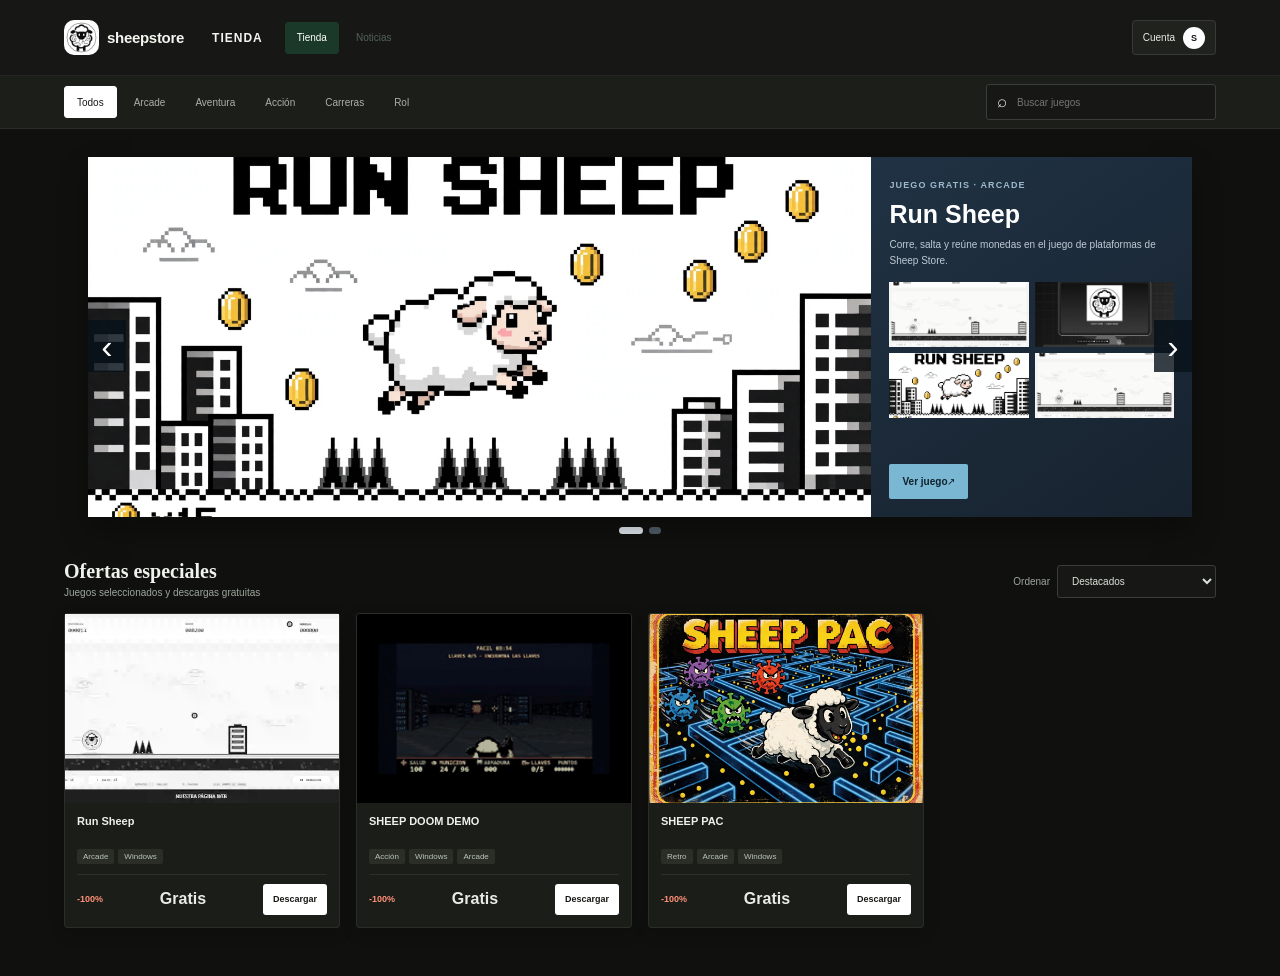
==== commit 0614681f: "Stop Sheep Doom trailer autoplay" ====
--- a/assets/game-store-preview.html
+++ b/assets/game-store-preview.html
@@ -578,7 +578,7 @@
         <button class="run-sheep-dialog-close" id="sheep-doom-dialog-close" type="button" aria-label="Cerrar ficha de SHEEP DOOM DEMO">×</button>
       </header>
       <div class="run-sheep-overview">
-        <div class="run-sheep-dialog-media sheep-doom-dialog-media"><video id="sheep-doom-trailer" controls autoplay playsinline preload="metadata" poster="sheep-doom-cover.webp" aria-label="Tráiler completo de SHEEP DOOM"><source src="sheep-doom-trailer.mp4" type="video/mp4" /></video><span>TRÁILER COMPLETO · MP4</span><button class="run-sheep-repeat" id="sheep-doom-repeat" type="button" hidden>Repetir tráiler</button></div>
+        <div class="run-sheep-dialog-media sheep-doom-dialog-media"><video id="sheep-doom-trailer" controls playsinline preload="metadata" poster="sheep-doom-cover.webp" aria-label="Tráiler completo de SHEEP DOOM"><source src="sheep-doom-trailer.mp4" type="video/mp4" /></video><span>TRÁILER COMPLETO · MP4</span><button class="run-sheep-repeat" id="sheep-doom-repeat" type="button" hidden>Repetir tráiler</button></div>
         <aside class="run-sheep-purchase">
           <p class="eyebrow">DEMO GRATUITA</p>
           <strong>SHEEP DOOM DEMO</strong>
@@ -863,11 +863,6 @@
       button.addEventListener("click", () => {
         if (sheepDoomDetailsDialog instanceof HTMLDialogElement && !sheepDoomDetailsDialog.open) {
           sheepDoomDetailsDialog.showModal();
-          if (sheepDoomTrailer instanceof HTMLVideoElement) {
-            sheepDoomTrailer.play().catch((error) => {
-              if (error.name !== "AbortError") console.error("No se pudo reproducir el tráiler de SHEEP DOOM.", error);
-            });
-          }
         }
       });
     });
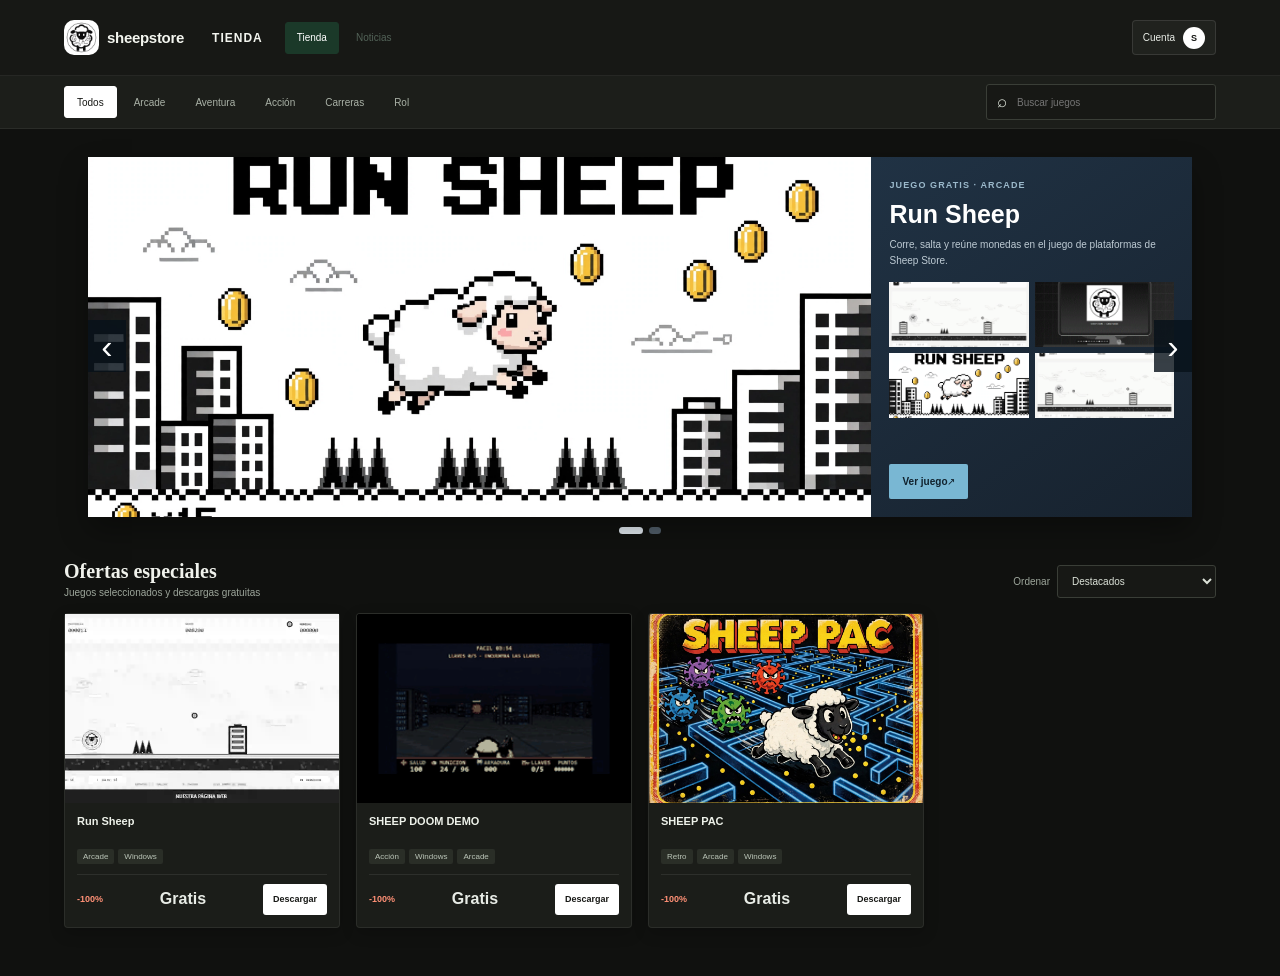
==== commit 97ac0898: "Improve mobile game experience Co-authored-by: Copilot <223556219+Copilot@users.noreply.github.com>" ====
--- a/assets/game-store-preview.html
+++ b/assets/game-store-preview.html
@@ -439,6 +439,33 @@
       .news-status { text-align: left; }
       .news-grid { grid-template-columns: 1fr; }
     }
+    @media (max-width: 600px) {
+      .store-header { min-height: 58px; padding: 7px 12px; }
+      .toolbar { gap: 10px; padding: 10px 12px; }
+      .filter { min-height: 40px; padding: 0 12px; }
+      .sort-select { min-height: 40px; }
+      .content { padding: 16px 12px 26px; }
+      .steam-feature { padding: 0; }
+      .feature-art { aspect-ratio: 16 / 9; }
+      .feature-info { min-height: 0; padding: 14px; }
+      .feature-info h2 { font-size: 20px; }
+      .feature-info p { margin: 8px 0 10px; font-size: 11px; }
+      .feature-thumbs { gap: 8px; margin-bottom: 0; }
+      .feature-thumbs img, .feature-thumbs img.doom-thumb { height: 58px; }
+      .feature-game-link { min-height: 42px; margin-top: 12px; font-size: 11px; }
+      .feature-pagination { padding: 12px 0 2px; }
+      .grid { width: min(100%, 430px); grid-template-columns: 1fr; gap: 16px; margin: 0 auto; }
+      .cover { aspect-ratio: 1.35; }
+      .details { padding: 14px; }
+      .details h3 { min-height: 0; font-size: 14px; }
+      .tags { gap: 6px; }
+      .tags span { padding: 5px 7px; font-size: 9px; }
+      .purchase { align-items: center; gap: 10px; }
+      .add { min-height: 42px; padding: 0 14px; font-size: 11px; }
+      .news-grid { width: min(100%, 430px); margin: 0 auto; }
+      .game-store-window-close { width: 40px; height: 40px; }
+      .filter:focus-visible, .sort-select:focus-visible, .add:focus-visible, .feature-arrow:focus-visible, .feature-dot:focus-visible { outline: 3px solid #79b7d3; outline-offset: 2px; }
+    }
   </style>
 </head>
 <body>
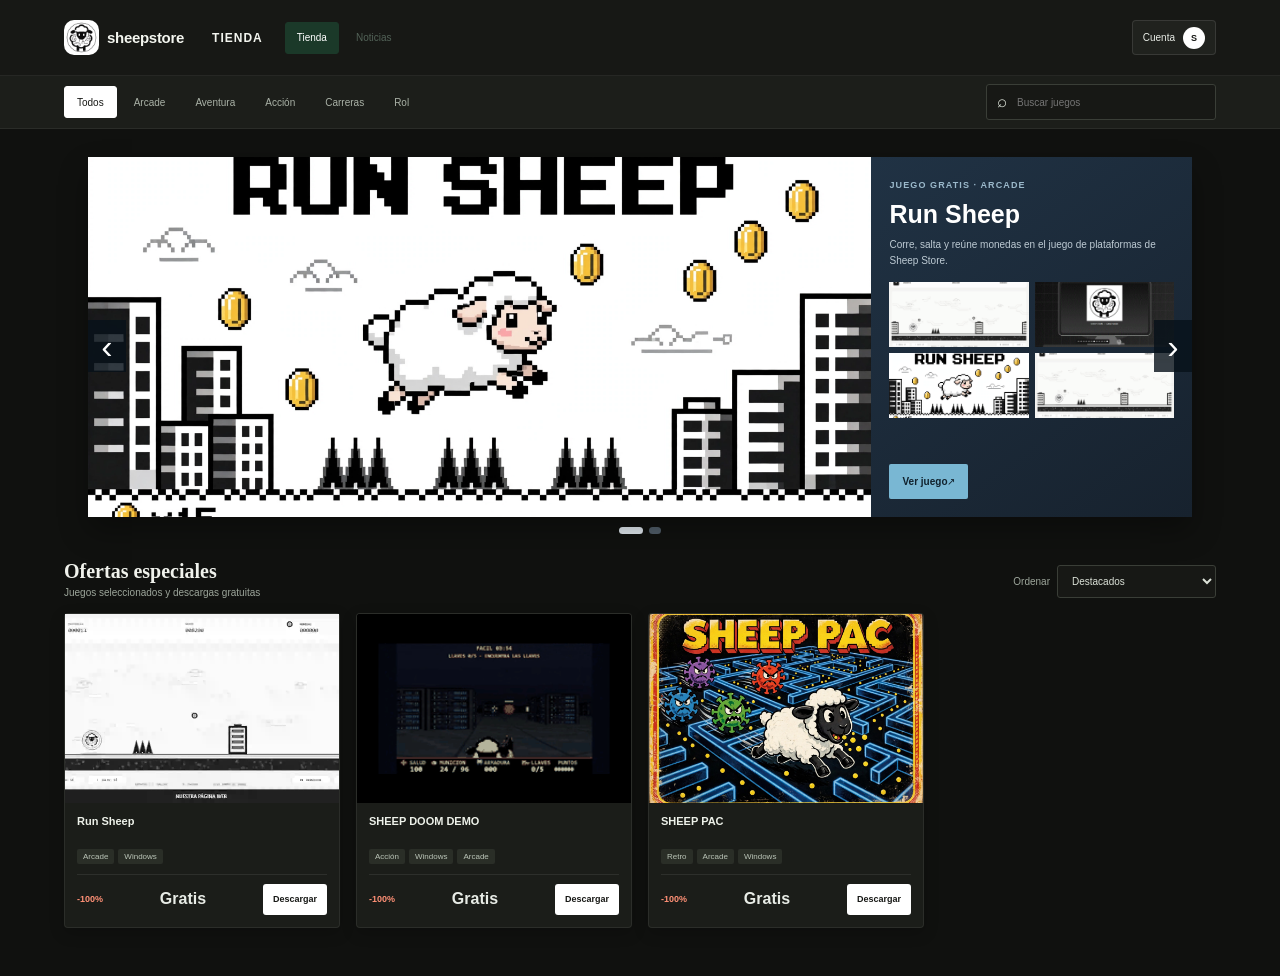
==== commit 9a766a61: "Fix Sheep Pac download link Co-authored-by: Copilot <223556219+Copilot@users.noreply.github.com>" ====
--- a/assets/game-store-preview.html
+++ b/assets/game-store-preview.html
@@ -664,7 +664,7 @@
           <strong>SHEEP PAC</strong>
           <p>Retro · Arcade · Aventura · Acción · Laberintos · Un jugador · Windows</p>
           <div class="run-sheep-dialog-actions">
-            <a class="run-sheep-download" href="programs/SHEEP%20PAC.exe" download="SHEEP PAC.exe">Descargar para Windows <span aria-hidden="true">↓</span></a>
+            <a class="run-sheep-download" href="https://drive.google.com/uc?export=download&amp;id=1JyUc_YfTJ8ro9drQd6miuZbbrbejo6jG" target="_blank" rel="noopener">Descargar para Windows <span aria-hidden="true">↓</span></a>
           </div>
           <p>Descarga: 12,5 MB · No requiere conexión a internet.</p>
         </aside>
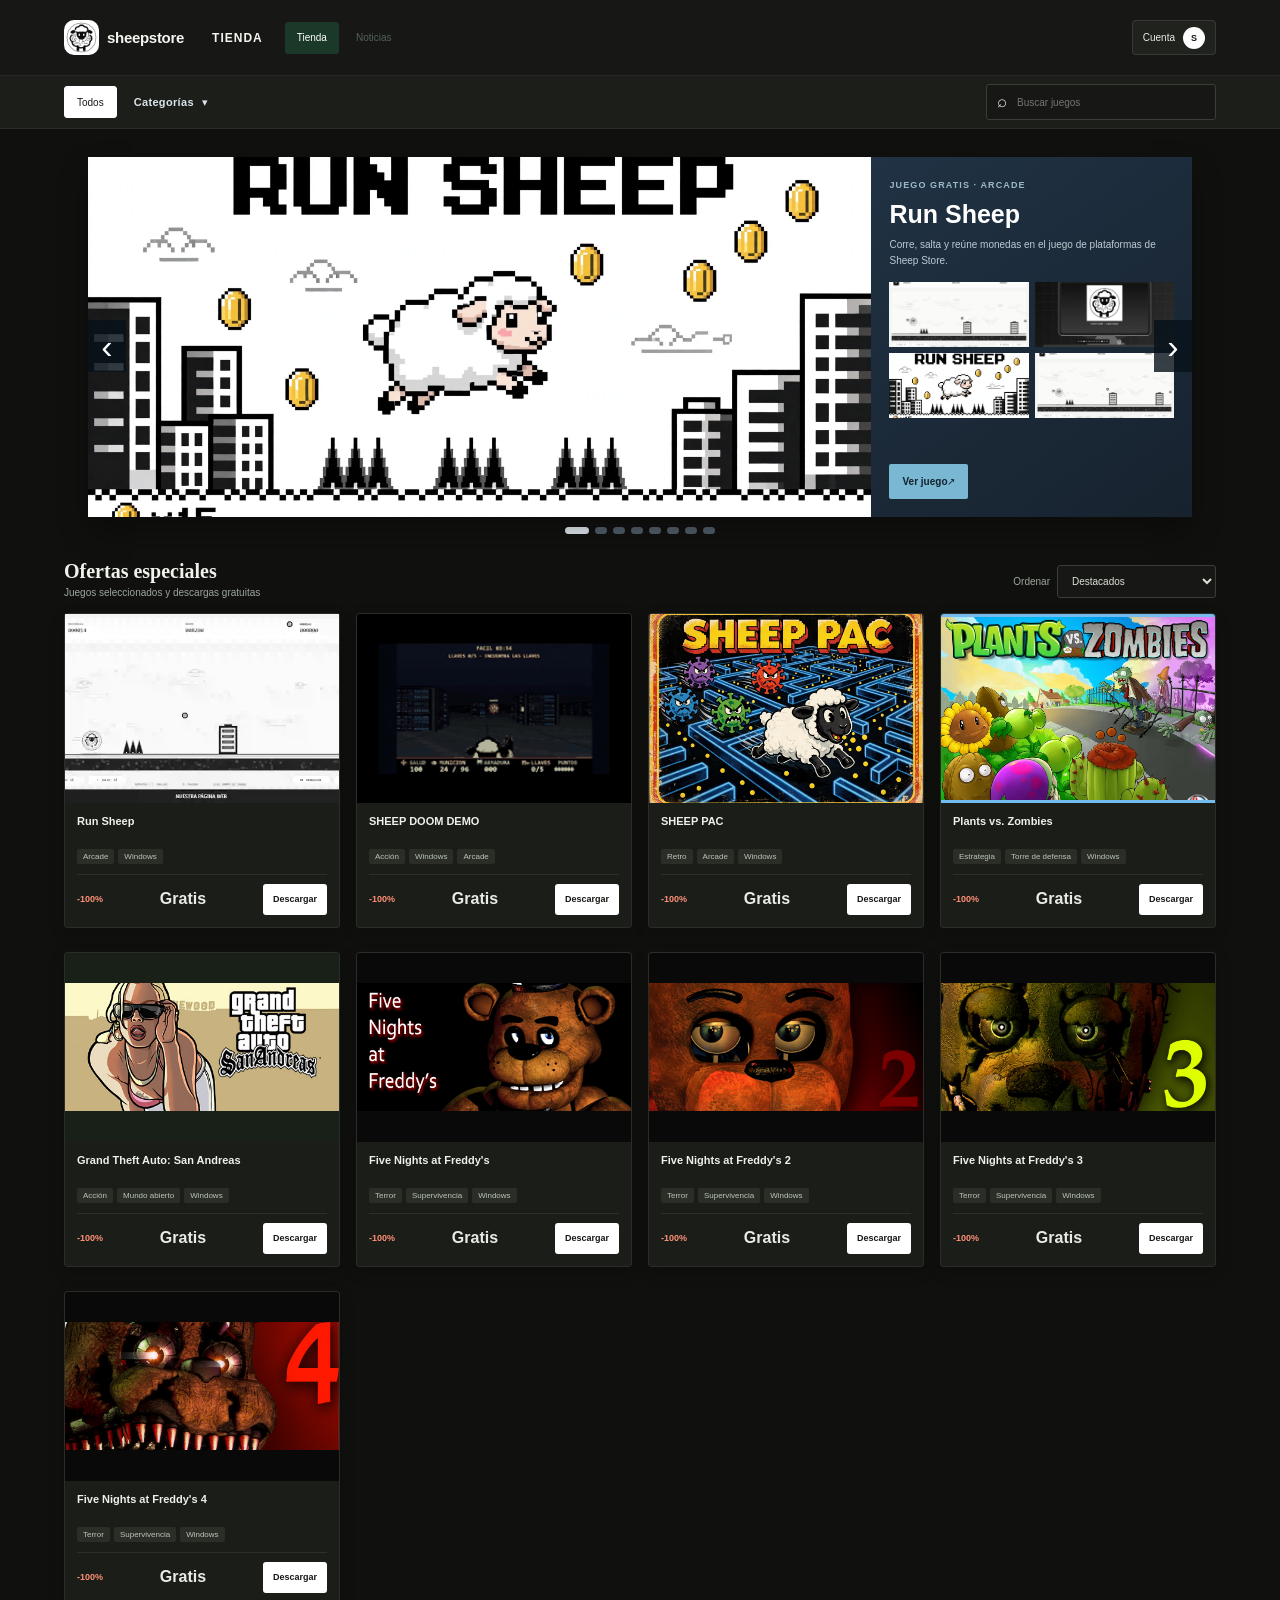
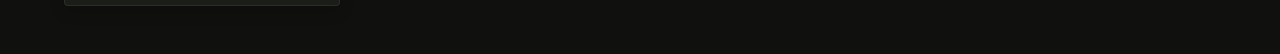
==== commit ac54303e: "Actualizar tienda y valoraciones globales Sincroniza el sitio completo, conserva la tienda de PC y a" ====
--- a/assets/game-store-preview.html
+++ b/assets/game-store-preview.html
@@ -135,7 +135,7 @@
     .close { display: inline-flex; height: 32px; align-items: center; gap: 8px; padding: 0 10px; border-color: #ffffff19; background: #ffffff08; color: #dce5ec; }
     .close span { background: #70a3bb; color: #12202b; }
     .toolbar { min-height: 47px; gap: 20px; padding: 7px clamp(20px, 5vw, 72px); border: 0; background: linear-gradient(90deg, #1a6875, #236878 56%, #225b6a); }
-    .filters { flex: 1; gap: 4px; }
+    .filters { position: relative; flex: 1; gap: 4px; }
     .filter { min-height: 32px; border: 0; border-radius: 2px; background: transparent; color: #d6e8ec; font-size: 10px; }
     .filter.active, .filter:hover { background: #183e4d; color: #fff; }
     .content { display: block; width: min(1180px, 100%); padding: 27px clamp(20px, 4vw, 45px) 40px; }
@@ -202,6 +202,16 @@
     .filters { flex: 1; gap: 4px; }
     .filter { min-height: 32px; padding: 0 12px; border: 1px solid transparent; border-radius: 3px; color: #526257; font-size: 10px; }
     .filter.active, .filter:hover { border-color: #1b3929; background: #1b3929; color: #fff; }
+    .category-picker { position: relative; z-index: 20; flex: 0 0 auto; }
+    .category-toggle { display: flex; min-height: 32px; align-items: center; gap: 8px; padding: 0 12px; border: 1px solid transparent; border-radius: 4px; background: transparent; color: #526257; cursor: pointer; font-family: "Bahnschrift", "Segoe UI", sans-serif; font-size: 11px; font-weight: 650; letter-spacing: .03em; }
+    .category-toggle:hover, .category-toggle[aria-expanded="true"], .category-toggle.active { border-color: #1b3929; background: #1b3929; color: #fff; }
+    .category-menu { position: absolute; z-index: 30; top: calc(100% + 7px); left: 0; display: grid; width: min(1020px, calc(100vw - 80px)); max-height: min(170px, calc(100vh - 120px)); grid-template-columns: repeat(5, minmax(0, 1fr)); gap: 4px; overflow-y: auto; padding: 9px; border: 1px solid #3b6b78; border-radius: 8px; background: radial-gradient(ellipse at 0 0, #263d49, #17212b 62%); box-shadow: 0 18px 48px #000b, 0 0 0 1px #75d8c21c; color: #dce5ec; font-family: "Bahnschrift", "Segoe UI", sans-serif; scrollbar-color: #426e7a #17212b; }
+    .category-menu[hidden] { display: none; }
+    .category-menu-heading { display: flex; grid-column: 1 / -1; align-items: center; justify-content: space-between; gap: 12px; padding: 2px 8px 7px; border-bottom: 1px solid #ffffff20; }
+    .category-menu-heading strong { color: #eef7f7; font-size: 11px; font-weight: 700; letter-spacing: .12em; text-transform: uppercase; }
+    .category-menu-heading span { color: #8fabb5; font-size: 9px; letter-spacing: .04em; }
+    .category-option { min-height: 34px; padding: 0 10px; border: 1px solid transparent; border-radius: 5px; background: #ffffff06; color: #dce5ec; cursor: pointer; font-family: inherit; font-size: 11px; font-weight: 550; letter-spacing: .01em; text-align: left; transition: background 140ms ease, border-color 140ms ease, color 140ms ease, transform 140ms ease; }
+    .category-option:hover, .category-option:focus-visible, .category-option.active { border-color: #5da9a7; outline: 0; background: linear-gradient(110deg, #1d484e, #263b4e); color: #c5ffe8; box-shadow: inset 0 0 0 1px #8ce2c51a; transform: translateY(-1px); }
     .search-box { display: flex; width: min(230px, 36vw); align-items: center; gap: 8px; padding: 0 10px; border: 1px solid #d4ddd4; border-radius: 3px; background: #fff; color: #64736a; }
     .search-box span { font-size: 17px; }
     .search-box input { width: 100%; min-width: 0; height: 34px; border: 0; outline: 0; background: transparent; color: #1c2b23; font-size: 10px; }
@@ -220,6 +230,121 @@
     .cover-sheep-run { justify-content: center; background: radial-gradient(ellipse at 50% 42%, #31634f, #1a3228 58%, #101714); }
     .cover-sheep-run::after { z-index: 0; }
     .game-cover-image { position: absolute; z-index: 1; inset: 0; width: 100%; height: 100%; object-fit: cover; object-position: center; }
+    .pvz-cover-image { object-fit: contain; background: #74bced; }
+    .pvz-feature-cover { object-fit: contain; background: #74bced; }
+    .pvz-dialog-cover { object-fit: contain !important; background: #74bced; }
+    .pvz-dialog-media { aspect-ratio: 16 / 9; }
+    .pvz-dialog-media video { display: block; width: 100%; height: 100%; border: 0; object-fit: contain; background: #0b0d0c; }
+    .pvz-dialog-media .pvz-repeat { position: absolute; z-index: 2; top: 50%; left: 50%; min-height: 38px; padding: 0 14px; border: 1px solid #fff; border-radius: 3px; background: #fff; color: #171815; cursor: pointer; font-size: 11px; font-weight: 700; transform: translate(-50%, -50%); }
+    .pvz-dialog-media .pvz-repeat[hidden] { display: none; }
+    .gta-sa-cover-image { object-fit: contain; background: #182018; }
+    .gta-sa-feature-cover { object-fit: contain; background: #182018; }
+    .gta-sa-dialog-media { aspect-ratio: 16 / 9; }
+    .gta-sa-dialog-media video { display: block; width: 100%; height: 100%; border: 0; object-fit: contain; background: #0b0d0c; }
+    .gta-sa-dialog-media .gta-sa-repeat { position: absolute; z-index: 2; top: 50%; left: 50%; min-height: 38px; padding: 0 14px; border: 1px solid #fff; border-radius: 3px; background: #fff; color: #171815; cursor: pointer; font-size: 11px; font-weight: 700; transform: translate(-50%, -50%); }
+    .gta-sa-dialog-media .gta-sa-repeat[hidden] { display: none; }
+    .run-sheep-dialog-actions .run-sheep-download { display: flex; min-height: 38px; align-items: center; justify-content: space-between; gap: 8px; }
+    .fnaf-cover-image,
+    .fnaf-feature-cover,
+    .fnaf-dialog-media video { object-fit: contain; background: #090909; }
+    .fnaf-dialog-media { aspect-ratio: 16 / 9; }
+    .image-lightbox {
+      width: min(1100px, calc(100vw - 32px));
+      max-width: none;
+      max-height: calc(100vh - 32px);
+      margin: auto;
+      padding: 0;
+      overflow: hidden;
+      border: 1px solid #ffffff20;
+      border-radius: 6px;
+      background: #10110f;
+      color: #fff;
+      box-shadow: 0 28px 90px #000b;
+    }
+    .image-lightbox::backdrop { background: #050705dc; backdrop-filter: blur(8px); }
+    .image-lightbox-header {
+      display: flex;
+      height: 48px;
+      align-items: center;
+      justify-content: space-between;
+      gap: 12px;
+      padding: 0 10px 0 16px;
+      border-bottom: 1px solid #ffffff16;
+    }
+    .image-lightbox-header strong { min-width: 0; overflow: hidden; font-size: 11px; text-overflow: ellipsis; white-space: nowrap; }
+    .image-lightbox-close {
+      display: grid;
+      width: 34px;
+      height: 34px;
+      place-items: center;
+      border: 1px solid #ffffff24;
+      border-radius: 4px;
+      background: #20241f;
+      color: #fff;
+      cursor: pointer;
+      font-size: 20px;
+    }
+    .image-lightbox-body {
+      display: grid;
+      min-height: 320px;
+      max-height: calc(100vh - 80px);
+      place-items: center;
+      padding: 12px;
+      background: #090a09;
+    }
+    .image-lightbox-body img {
+      display: block;
+      width: 100%;
+      max-height: calc(100vh - 104px);
+      object-fit: contain;
+    }
+    .image-lightbox-body img.is-changing { animation: lightbox-image-fade 200ms ease-out; }
+    @keyframes lightbox-image-fade {
+      from { opacity: .62; }
+      to { opacity: 1; }
+    }
+    .image-lightbox-nav {
+      position: absolute;
+      z-index: 2;
+      top: 50%;
+      display: grid;
+      width: 44px;
+      height: 58px;
+      place-items: center;
+      border: 1px solid #ffffff24;
+      border-radius: 4px;
+      background: #10130fe8;
+      color: #fff;
+      cursor: pointer;
+      font-size: 34px;
+      line-height: 1;
+      transform: translateY(-50%);
+      transition: background 160ms ease, transform 160ms ease;
+    }
+    .image-lightbox-nav:hover,
+    .image-lightbox-nav:focus-visible { background: #fff; color: #171815; transform: translateY(-50%) scale(1.04); }
+    .image-lightbox-prev { left: 18px; }
+    .image-lightbox-next { right: 18px; }
+    .image-lightbox-body { position: relative; }
+    .image-lightbox-counter {
+      position: absolute;
+      z-index: 3;
+      right: 18px;
+      bottom: 18px;
+      min-width: 54px;
+      padding: 7px 9px;
+      border: 1px solid #ffffff24;
+      border-radius: 20px;
+      background: #10130fd9;
+      color: #fff;
+      font-size: 10px;
+      text-align: center;
+    }
+    .feature-banner-image,
+    .feature-thumbs img,
+    .game-cover-image,
+    .run-sheep-dialog-media img { cursor: zoom-in; }
+    .fnaf-dialog-media video { display: block; width: 100%; height: 100%; border: 0; }
     .game-cover-video, .game-cover-animation { position: absolute; z-index: 2; inset: 0; width: 100%; height: 100%; object-fit: cover; opacity: 0; pointer-events: none; transition: opacity 180ms ease; }
     .game-preview-cover:hover .game-cover-video,
     .game-preview-cover:focus-within .game-cover-video { opacity: 1; }
@@ -256,7 +381,7 @@
       .store-title { gap: 14px; }
       .grid { grid-template-columns: repeat(3, minmax(0, 1fr)); }
     }
-    @media (max-width: 700px) {
+    @media (max-width: 800px) {
       .store-header { min-height: 62px; gap: 10px; padding: 8px 14px; }
       .store-brand { gap: 6px; }
       .store-brand img { width: 30px; height: 30px; }
@@ -265,7 +390,7 @@
       .store-title > span { display: none; }
       .close { display: none; }
       .toolbar { flex-wrap: wrap; gap: 7px; padding: 8px 14px; }
-      .filters { flex-basis: 100%; overflow-x: auto; flex-wrap: nowrap; }
+      .filters { flex-basis: 100%; flex-wrap: nowrap; }
       .filter { flex: 0 0 auto; }
       .search-box { width: 100%; }
       .content { padding: 18px 14px 30px; }
@@ -290,8 +415,23 @@
     .toolbar { border-color: #ffffff10; background: #1c1e1a; }
     .filter { color: #aab2a7; }
     .filter.active, .filter:hover { border-color: #fff; background: #fff; color: #171815; }
+    .category-toggle { color: #dce5ec; }
+    .category-toggle:hover, .category-toggle[aria-expanded="true"], .category-toggle.active { border-color: #58a7a5; background: #193840; color: #c5ffe8; }
     .search-box, .sort-select { border-color: #3a3e37; background: #171815; color: #dce2d8; }
     .search-box input { color: #f3f5ef; }
+    .search-box { position: relative; z-index: 10; }
+    .search-suggestions { position: absolute; z-index: 20; top: calc(100% + 7px); right: 0; width: max(100%, 280px); padding: 6px; border: 1px solid #3a4a54; border-radius: 4px; background: #17212b; box-shadow: 0 12px 30px #0008; color: #dce5ec; }
+    .search-suggestions[hidden] { display: none; }
+    .search-suggestion { display: flex; width: 100%; align-items: center; gap: 9px; padding: 7px; border: 0; border-radius: 3px; background: transparent; color: inherit; cursor: pointer; text-align: left; }
+    .search-suggestion:hover, .search-suggestion:focus-visible { outline: 0; background: #263945; }
+    .search-suggestion img { width: 48px; height: 34px; flex: 0 0 auto; border-radius: 2px; object-fit: cover; background: #0e171d; }
+    .search-suggestion span { min-width: 0; }
+    .search-suggestion strong, .search-suggestion small { display: block; overflow: hidden; text-overflow: ellipsis; white-space: nowrap; }
+    .search-suggestion strong { font-size: 11px; }
+    .search-suggestion small { margin-top: 3px; color: #9cabb7; font-size: 9px; }
+    .search-suggestions-empty { padding: 10px 8px; color: #9cabb7; font-size: 10px; }
+    .search-suggestions-more { width: 100%; margin-top: 4px; padding: 9px 7px 5px; border: 0; border-top: 1px solid #ffffff20; background: transparent; color: #a4d76c; cursor: pointer; font-size: 10px; font-weight: 700; text-align: left; }
+    .search-suggestions-more:hover, .search-suggestions-more:focus-visible { color: #c5ee92; }
     .catalog-heading h2, .news-section h2 { color: #f0f2ec; }
     .catalog-heading p, .sort { color: #9da69b; }
     .steam-feature { background: #242720; box-shadow: 0 14px 28px #0005; }
@@ -320,7 +460,7 @@
     .feature-pagination { display: flex; justify-content: center; gap: 6px; padding-top: 10px; }
     .feature-dot { width: 12px; height: 7px; padding: 0; border: 0; border-radius: 5px; background: #53606c; cursor: pointer; transition: width 160ms ease, background 160ms ease; }
     .feature-dot[aria-pressed="true"] { width: 24px; background: #e8f0f7; }
-    @media (max-width: 700px) {
+    @media (max-width: 800px) {
       .steam-feature { padding: 0 16px; }
       .feature-slide { height: auto; min-height: 0; grid-template-columns: 1fr; }
       .feature-art { aspect-ratio: 1.55; }
@@ -466,6 +606,34 @@
       .game-store-window-close { width: 40px; height: 40px; }
       .filter:focus-visible, .sort-select:focus-visible, .add:focus-visible, .feature-arrow:focus-visible, .feature-dot:focus-visible { outline: 3px solid #79b7d3; outline-offset: 2px; }
     }
+    .game-rating-panel { margin-top: 28px; padding: clamp(14px, 2vw, 20px); border: 1px solid #ffffff18; border-radius: 7px; background: linear-gradient(145deg, #1a2420, #151a18); }
+    .game-rating-header { display: flex; align-items: center; justify-content: space-between; gap: 16px; flex-wrap: wrap; }
+    .game-rating-panel h3 { margin: 0; color: #f2f4ef; font-family: "Bahnschrift", "Segoe UI", sans-serif; font-size: 19px; font-weight: 650; letter-spacing: .02em; }
+    .game-rating-note { margin: 5px 0 0; color: #97a396; font-size: 10px; }
+    .game-rating-summary { display: flex; align-items: center; gap: 9px; flex-wrap: wrap; }
+    .game-rating-percent { color: #89e0bd; font-family: "Bahnschrift", "Segoe UI", sans-serif; font-size: 30px; font-weight: 750; line-height: 1; }
+    .game-rating-average { color: #ffce63; font-size: 10px; font-weight: 700; }
+    .game-rating-votes { color: #9da99e; font-size: 9px; }
+    .game-rating-stars { display: inline-flex; align-items: center; gap: 1px; white-space: nowrap; }
+    .game-rating-star { display: inline-block; padding: 0; background: linear-gradient(90deg, #ffca55 var(--fill, 0%), #59636a var(--fill, 0%)); background-clip: text; color: transparent; font-size: 19px; line-height: 1; -webkit-background-clip: text; -webkit-text-fill-color: transparent; }
+    .game-rating-actions { display: flex; align-items: center; gap: 11px; flex-wrap: wrap; margin-top: 17px; padding-top: 13px; border-top: 1px solid #ffffff14; }
+    .game-rating-actions > span { color: #b7c1b6; font-size: 10px; }
+    .game-rating-picker { display: inline-flex; align-items: center; gap: 2px; }
+    .game-rating-picker .game-rating-star { width: 27px; height: 30px; border: 0; background-color: transparent; cursor: pointer; font-size: 26px; }
+    .game-rating-picker .game-rating-star:hover { transform: scale(1.12); }
+    .game-rating-submit { min-height: 33px; margin-left: auto; padding: 0 13px; border: 1px solid #4e9a83; border-radius: 4px; background: linear-gradient(110deg, #1e584e, #23483e); color: #d8fff0; cursor: pointer; font: 650 10px "Bahnschrift", "Segoe UI", sans-serif; letter-spacing: .02em; }
+    .game-rating-submit:hover:not(:disabled) { border-color: #80d5b8; background: linear-gradient(110deg, #287565, #2b5b4e); }
+    .game-rating-submit:disabled { cursor: default; opacity: .65; }
+    .game-rating-status { flex-basis: 100%; margin: 0; color: #a7d9bb; font-size: 10px; }
+    .game-rating-status.is-error { color: #ff9076; }
+    @media (max-width: 700px) {
+      .toolbar { overflow: visible; }
+      .category-menu { grid-template-columns: repeat(2, minmax(0, 1fr)); }
+    }
+    @media (max-width: 600px) {
+      .game-rating-header { align-items: start; flex-direction: column; }
+      .game-rating-picker .game-rating-star { width: 25px; }
+    }
   </style>
 </head>
 <body>
@@ -478,13 +646,20 @@
     <nav class="toolbar" id="store-toolbar" aria-label="Filtros de la tienda">
       <div class="filters" aria-label="Filtrar por género">
         <button class="filter active" type="button" data-filter="Todos" aria-pressed="true">Todos</button>
-        <button class="filter" type="button" data-filter="Arcade" aria-pressed="false">Arcade</button>
-        <button class="filter" type="button" data-filter="Aventura" aria-pressed="false">Aventura</button>
-        <button class="filter" type="button" data-filter="Acción" aria-pressed="false">Acción</button>
-        <button class="filter" type="button" data-filter="Carreras" aria-pressed="false">Carreras</button>
-        <button class="filter" type="button" data-filter="Rol" aria-pressed="false">Rol</button>
+        <div class="category-picker">
+          <button class="category-toggle" id="category-toggle" type="button" aria-controls="category-menu" aria-expanded="false" aria-haspopup="true">
+            Categorías <span aria-hidden="true">▾</span>
+          </button>
+          <div class="category-menu" id="category-menu" role="group" aria-label="Categorías de juegos" hidden>
+            <div class="category-menu-heading"><strong>Explorar categorías</strong><span>Filtra por género</span></div>
+          </div>
+        </div>
       </div>
-      <label class="search-box"><span aria-hidden="true">⌕</span><input id="game-search" type="search" placeholder="Buscar juegos" aria-label="Buscar juegos" /></label>
+      <div class="search-box" role="search">
+        <span aria-hidden="true">⌕</span>
+        <input id="game-search" type="search" placeholder="Buscar juegos" aria-label="Buscar juegos" aria-controls="game-search-suggestions" aria-expanded="false" autocomplete="off" />
+        <div class="search-suggestions" id="game-search-suggestions" role="group" aria-label="Juegos que coinciden" hidden></div>
+      </div>
     </nav>
     <div class="content">
       <section class="catalog" id="store-view" data-view-panel="store">
@@ -519,12 +694,96 @@
                   <button class="feature-game-link" type="button" data-open-sheep-doom-details>Ver juego <span aria-hidden="true">↗</span></button>
                 </aside>
               </article>
+              <article class="feature-slide" data-feature-slide aria-label="Plantas vs Zombies" aria-hidden="true">
+                <div class="feature-art"><img class="feature-banner-image pvz-feature-cover" src="pvz-cover.webp" alt="Portada de Plantas vs Zombies con plantas y zombis" /></div>
+                <aside class="feature-info">
+                  <p class="eyebrow">ESTRATEGIA · DEFENSA</p>
+                  <h2>Plantas vs Zombies</h2>
+                  <p>Prepara tus plantas, defiende tu jardín y acaba con los zombis.</p>
+                  <div class="feature-thumbs" aria-hidden="true">
+                    <img src="pvz-screen-1.jpg" alt="" /><img src="pvz-screen-2.jpg" alt="" />
+                    <img src="pvz-screen-3.jpg" alt="" /><img src="pvz-cover.webp" alt="" />
+                  </div>
+                  <button class="feature-game-link" type="button" data-open-pvz-details>Ver juego <span aria-hidden="true">↗</span></button>
+                </aside>
+              </article>
+              <article class="feature-slide" data-feature-slide aria-label="Grand Theft Auto San Andreas" aria-hidden="true">
+                <div class="feature-art"><img class="feature-banner-image gta-sa-feature-cover" src="gta-sa-cover.jpg" alt="Portada de Grand Theft Auto San Andreas" /></div>
+                <aside class="feature-info">
+                  <p class="eyebrow">ACCIÓN · MUNDO ABIERTO</p>
+                  <h2>Grand Theft Auto: San Andreas</h2>
+                  <p>Explora Los Santos, San Fierro y Las Venturas en una historia de acción y supervivencia.</p>
+                  <div class="feature-thumbs" aria-hidden="true">
+                    <img src="gta-sa-screen-1.jpg" alt="" /><img src="gta-sa-screen-2.jpg" alt="" />
+                    <img src="gta-sa-screen-3.jpg" alt="" /><img src="gta-sa-cover.jpg" alt="" />
+                  </div>
+                  <button class="feature-game-link" type="button" data-open-gta-sa-details>Ver juego <span aria-hidden="true">↗</span></button>
+                </aside>
+              </article>
+              <article class="feature-slide" data-feature-slide aria-label="Five Nights at Freddy's" aria-hidden="true">
+                <div class="feature-art"><img class="feature-banner-image fnaf-feature-cover" src="fnaf1-cover.jpg" alt="Portada de Five Nights at Freddy's" /></div>
+                <aside class="feature-info">
+                  <p class="eyebrow">TERROR · SUPERVIVENCIA</p>
+                  <h2>Five Nights at Freddy's</h2>
+                  <p>Supervisa las cámaras y conserva la energía hasta las seis de la mañana.</p>
+                  <div class="feature-thumbs" aria-hidden="true">
+                    <img src="fnaf1-screen-1.jpg" alt="" /><img src="fnaf1-screen-2.jpg" alt="" />
+                    <img src="fnaf1-screen-3.jpg" alt="" /><img src="fnaf1-screen-4.jpg" alt="" />
+                  </div>
+                  <button class="feature-game-link" type="button" data-open-fnaf1-details>Ver juego <span aria-hidden="true">↗</span></button>
+                </aside>
+              </article>
+              <article class="feature-slide" data-feature-slide aria-label="Five Nights at Freddy's 2" aria-hidden="true">
+                <div class="feature-art"><img class="feature-banner-image fnaf-feature-cover" src="fnaf2-cover.jpg" alt="Portada de Five Nights at Freddy's 2" /></div>
+                <aside class="feature-info">
+                  <p class="eyebrow">TERROR · SUPERVIVENCIA</p>
+                  <h2>Five Nights at Freddy's 2</h2>
+                  <p>Enfrenta nuevos animatrónicos sin puertas ni luz de oficina.</p>
+                  <div class="feature-thumbs" aria-hidden="true">
+                    <img src="fnaf2-screen-1.jpg" alt="" /><img src="fnaf2-screen-2.jpg" alt="" />
+                    <img src="fnaf2-screen-3.jpg" alt="" /><img src="fnaf2-screen-4.jpg" alt="" />
+                  </div>
+                  <button class="feature-game-link" type="button" data-open-fnaf2-details>Ver juego <span aria-hidden="true">↗</span></button>
+                </aside>
+              </article>
+              <article class="feature-slide" data-feature-slide aria-label="Five Nights at Freddy's 3" aria-hidden="true">
+                <div class="feature-art"><img class="feature-banner-image fnaf-feature-cover" src="fnaf3-cover.jpg" alt="Portada de Five Nights at Freddy's 3" /></div>
+                <aside class="feature-info">
+                  <p class="eyebrow">TERROR · SUPERVIVENCIA</p>
+                  <h2>Five Nights at Freddy's 3</h2>
+                  <p>Sobrevive treinta años después en Fazbear's Fright.</p>
+                  <div class="feature-thumbs" aria-hidden="true">
+                    <img src="fnaf3-screen-1.jpg" alt="" /><img src="fnaf3-screen-2.jpg" alt="" />
+                    <img src="fnaf3-screen-3.jpg" alt="" /><img src="fnaf3-screen-4.jpg" alt="" />
+                  </div>
+                  <button class="feature-game-link" type="button" data-open-fnaf3-details>Ver juego <span aria-hidden="true">↗</span></button>
+                </aside>
+              </article>
+              <article class="feature-slide" data-feature-slide aria-label="Five Nights at Freddy's 4" aria-hidden="true">
+                <div class="feature-art"><img class="feature-banner-image fnaf-feature-cover" src="fnaf4-cover.jpg" alt="Portada de Five Nights at Freddy's 4" /></div>
+                <aside class="feature-info">
+                  <p class="eyebrow">TERROR · SUPERVIVENCIA</p>
+                  <h2>Five Nights at Freddy's 4</h2>
+                  <p>Esta vez, el terror ha llegado a tu casa.</p>
+                  <div class="feature-thumbs" aria-hidden="true">
+                    <img src="fnaf4-screen-1.jpg" alt="" /><img src="fnaf4-screen-2.jpg" alt="" />
+                    <img src="fnaf4-screen-3.jpg" alt="" /><img src="fnaf4-screen-4.jpg" alt="" />
+                  </div>
+                  <button class="feature-game-link" type="button" data-open-fnaf4-details>Ver juego <span aria-hidden="true">↗</span></button>
+                </aside>
+              </article>
             </div>
             <button class="feature-arrow feature-arrow-prev" type="button" data-feature-prev aria-label="Juego destacado anterior">‹</button>
             <button class="feature-arrow feature-arrow-next" type="button" data-feature-next aria-label="Siguiente juego destacado">›</button>
             <div class="feature-pagination" aria-label="Seleccionar juego destacado">
               <button class="feature-dot" type="button" data-feature-dot="0" aria-label="Mostrar Run Sheep" aria-pressed="true"></button>
               <button class="feature-dot" type="button" data-feature-dot="1" aria-label="Mostrar SHEEP DOOM DEMO" aria-pressed="false"></button>
+              <button class="feature-dot" type="button" data-feature-dot="2" aria-label="Mostrar Plantas vs Zombies" aria-pressed="false"></button>
+              <button class="feature-dot" type="button" data-feature-dot="3" aria-label="Mostrar Grand Theft Auto San Andreas" aria-pressed="false"></button>
+              <button class="feature-dot" type="button" data-feature-dot="4" aria-label="Mostrar Five Nights at Freddy's" aria-pressed="false"></button>
+              <button class="feature-dot" type="button" data-feature-dot="5" aria-label="Mostrar Five Nights at Freddy's 2" aria-pressed="false"></button>
+              <button class="feature-dot" type="button" data-feature-dot="6" aria-label="Mostrar Five Nights at Freddy's 3" aria-pressed="false"></button>
+              <button class="feature-dot" type="button" data-feature-dot="7" aria-label="Mostrar Five Nights at Freddy's 4" aria-pressed="false"></button>
             </div>
           </div>
         </section>
@@ -533,6 +792,12 @@
           <article class="game game-run-sheep" data-name="Run Sheep" data-genres="Arcade" data-price="0"><div class="cover cover-sheep-run game-preview-cover game-preview-cover-run-sheep"><img class="game-cover-image" src="run-sheep-cover.png" alt="Portada de Run Sheep: una oveja pixelada corre entre edificios y monedas" /><div class="cover-title">RUN SHEEP<small>MINIJUEGO SHEEP STORE</small></div><video class="game-cover-video" autoplay muted playsinline loop preload="none" poster="run-sheep-cover.png" data-always-play="true" aria-hidden="true"><source src="run-sheep-offers-preview.webm" type="video/webm" /></video><button class="game-cover-open" type="button" data-open-run-sheep-details aria-label="Conoce más sobre Run Sheep"></button></div><div class="details"><h3>Run Sheep</h3><div class="tags"><span>Arcade</span><span>Windows</span></div><div class="purchase"><span class="discount">-100%</span><strong class="price">Gratis</strong><button class="add" type="button" data-open-run-sheep-details aria-label="Ver detalles y descargar Run Sheep">Descargar</button></div></div></article>
           <article class="game" data-name="SHEEP DOOM DEMO" data-genres="Acción Arcade FPS" data-price="0"><div class="cover cover-sheep-doom game-preview-cover game-preview-cover-doom"><img class="game-cover-image" src="sheep-doom-cover.webp" alt="Sheep Doom: una oveja armada lucha contra demonios" /><img class="game-cover-animation" src="sheep-doom-preview.gif" alt="" aria-hidden="true" /><button class="game-cover-open" type="button" data-open-sheep-doom-details aria-label="Conoce más sobre SHEEP DOOM DEMO"></button></div><div class="details"><h3>SHEEP DOOM DEMO</h3><div class="tags"><span>Acción</span><span>Windows</span><span>Arcade</span></div><div class="purchase"><span class="discount">-100%</span><strong class="price">Gratis</strong><button class="add" type="button" data-open-sheep-doom-details aria-label="Ver detalles y descargar SHEEP DOOM DEMO">Descargar</button></div></div></article>
           <article class="game" data-name="SHEEP PAC" data-genres="Retro Arcade Aventura Acción Laberintos" data-price="0"><div class="cover game-preview-cover"><img class="game-cover-image" src="sheep-pac-cover.png" alt="Portada de SHEEP PAC: Sheep escapa de enemigos en un laberinto retro" /><button class="game-cover-open" type="button" data-open-sheep-pac-details aria-label="Conoce más sobre SHEEP PAC"></button></div><div class="details"><h3>SHEEP PAC</h3><div class="tags"><span>Retro</span><span>Arcade</span><span>Windows</span></div><div class="purchase"><span class="discount">-100%</span><strong class="price">Gratis</strong><button class="add" type="button" data-open-sheep-pac-details aria-label="Ver detalles y descargar SHEEP PAC">Descargar</button></div></div></article>
+          <article class="game" data-name="Plants vs. Zombies" data-genres="Estrategia Defensa Zombie" data-price="0"><div class="cover game-preview-cover"><img class="game-cover-image pvz-cover-image" src="pvz-cover.webp" alt="Portada de Plants vs. Zombies con plantas y zombis" /><button class="game-cover-open" type="button" data-open-pvz-details aria-label="Conoce más sobre Plants vs. Zombies"></button></div><div class="details"><h3>Plants vs. Zombies</h3><div class="tags"><span>Estrategia</span><span>Torre de defensa</span><span>Windows</span></div><div class="purchase"><span class="discount">-100%</span><strong class="price">Gratis</strong><a class="add" href="https://drive.google.com/uc?export=download&amp;id=1eLTseyFozmDB83p5Y30rcv1XeLxqtikK" target="_blank" rel="noopener" aria-label="Descargar Plants vs. Zombies">Descargar</a></div></div></article>
+          <article class="game" data-name="Grand Theft Auto San Andreas" data-genres="Acción Aventura Mundo abierto" data-price="0"><div class="cover game-preview-cover"><img class="game-cover-image gta-sa-cover-image" src="gta-sa-cover.jpg" alt="Portada de Grand Theft Auto San Andreas" /><button class="game-cover-open" type="button" data-open-gta-sa-details aria-label="Conoce más sobre Grand Theft Auto San Andreas"></button></div><div class="details"><h3>Grand Theft Auto: San Andreas</h3><div class="tags"><span>Acción</span><span>Mundo abierto</span><span>Windows</span></div><div class="purchase"><span class="discount">-100%</span><strong class="price">Gratis</strong><a class="add" href="https://drive.google.com/drive/folders/16t3Mm2zH0s1kEWKcr6ANsJ8aTFjSm8xI?usp=sharing" target="_blank" rel="noopener" aria-label="Descargar Grand Theft Auto San Andreas">Descargar</a></div></div></article>
+          <article class="game" data-name="Five Nights at Freddy's" data-genres="Terror Supervivencia Indie" data-price="0"><div class="cover game-preview-cover"><img class="game-cover-image fnaf-cover-image" src="fnaf1-cover.jpg" alt="Portada de Five Nights at Freddy's" /><button class="game-cover-open" type="button" data-open-fnaf1-details aria-label="Conoce más sobre Five Nights at Freddy's"></button></div><div class="details"><h3>Five Nights at Freddy's</h3><div class="tags"><span>Terror</span><span>Supervivencia</span><span>Windows</span></div><div class="purchase"><span class="discount">-100%</span><strong class="price">Gratis</strong><a class="add" href="https://drive.google.com/uc?export=download&amp;id=1R6qhHL6FF95R60GQAKrKQ_QlOToCXdnp" target="_blank" rel="noopener" aria-label="Descargar Five Nights at Freddy's">Descargar</a></div></div></article>
+          <article class="game" data-name="Five Nights at Freddy's 2" data-genres="Terror Supervivencia Indie" data-price="0"><div class="cover game-preview-cover"><img class="game-cover-image fnaf-cover-image" src="fnaf2-cover.jpg" alt="Portada de Five Nights at Freddy's 2" /><button class="game-cover-open" type="button" data-open-fnaf2-details aria-label="Conoce más sobre Five Nights at Freddy's 2"></button></div><div class="details"><h3>Five Nights at Freddy's 2</h3><div class="tags"><span>Terror</span><span>Supervivencia</span><span>Windows</span></div><div class="purchase"><span class="discount">-100%</span><strong class="price">Gratis</strong><a class="add" href="https://drive.google.com/uc?export=download&amp;id=1vS4wQveQ2FBo0zkLv89tQFjPbBdoNyf4" target="_blank" rel="noopener" aria-label="Descargar Five Nights at Freddy's 2">Descargar</a></div></div></article>
+          <article class="game" data-name="Five Nights at Freddy's 3" data-genres="Terror Supervivencia Indie" data-price="0"><div class="cover game-preview-cover"><img class="game-cover-image fnaf-cover-image" src="fnaf3-cover.jpg" alt="Portada de Five Nights at Freddy's 3" /><button class="game-cover-open" type="button" data-open-fnaf3-details aria-label="Conoce más sobre Five Nights at Freddy's 3"></button></div><div class="details"><h3>Five Nights at Freddy's 3</h3><div class="tags"><span>Terror</span><span>Supervivencia</span><span>Windows</span></div><div class="purchase"><span class="discount">-100%</span><strong class="price">Gratis</strong><a class="add" href="https://drive.google.com/uc?export=download&amp;id=1Hnta6uOZdMuDUKnkSgVlxa9TZINFwEsN" target="_blank" rel="noopener" aria-label="Descargar Five Nights at Freddy's 3">Descargar</a></div></div></article>
+          <article class="game" data-name="Five Nights at Freddy's 4" data-genres="Terror Supervivencia Indie" data-price="0"><div class="cover game-preview-cover"><img class="game-cover-image fnaf-cover-image" src="fnaf4-cover.jpg" alt="Portada de Five Nights at Freddy's 4" /><button class="game-cover-open" type="button" data-open-fnaf4-details aria-label="Conoce más sobre Five Nights at Freddy's 4"></button></div><div class="details"><h3>Five Nights at Freddy's 4</h3><div class="tags"><span>Terror</span><span>Supervivencia</span><span>Windows</span></div><div class="purchase"><span class="discount">-100%</span><strong class="price">Gratis</strong><a class="add" href="https://drive.google.com/uc?export=download&amp;id=1r75e7xTtIyZX4EGCn-8isCgD1YBuO8qb" target="_blank" rel="noopener" aria-label="Descargar Five Nights at Freddy's 4">Descargar</a></div></div></article>
         </div>
         <p class="empty-state" id="empty-state" hidden>No encontramos juegos con esos filtros. Prueba otra búsqueda.</p>
       </section>
@@ -553,7 +818,7 @@
         <button class="run-sheep-dialog-close" type="button" aria-label="Cerrar ficha de Run Sheep">×</button>
       </header>
       <div class="run-sheep-overview">
-        <div class="run-sheep-dialog-media"><video id="run-sheep-trailer" controls autoplay playsinline preload="metadata" poster="download.gif" aria-label="Tráiler completo de Run Sheep"><source src="run-sheep-trailer.webm" type="video/webm" /></video><span>TRÁILER COMPLETO · WEBM</span><button class="run-sheep-repeat" id="run-sheep-repeat" type="button" hidden>Repetir tráiler</button></div>
+        <div class="run-sheep-dialog-media">        <video id="run-sheep-trailer" controls autoplay playsinline preload="metadata" poster="download.gif" aria-label="Tráiler completo de Run Sheep"><source src="run-sheep-trailer.webm" type="video/webm" /></video><span>TRÁILER COMPLETO · WEBM</span><button class="run-sheep-repeat" id="run-sheep-repeat" type="button" hidden>Repetir tráiler</button></div>
         <aside class="run-sheep-purchase">
           <p class="eyebrow">MINIJUEGO GRATUITO</p>
           <strong>Run Sheep</strong>
@@ -611,7 +876,7 @@
           <strong>SHEEP DOOM DEMO</strong>
           <p>Acción FPS · Windows · Arcade · Gratis</p>
           <div class="run-sheep-dialog-actions">
-            <a class="run-sheep-download" href="https://drive.google.com/uc?export=download&amp;id=1YfLyeFYVBxMfYTavIGzhh2fz7Nc5nTfO" target="_blank" rel="noopener noreferrer">Descargar para Windows <span aria-hidden="true">↓</span></a>
+            <a class="run-sheep-download" href="https://drive.google.com/uc?export=download&amp;id=1YfLyeFYVBxMfYTavIGzhh2fz7Nc5nTfO">Descargar para Windows <span aria-hidden="true">↓</span></a>
           </div>
           <p>Descarga: 55,3 MB · No requiere conexión a internet.</p>
         </aside>
@@ -704,20 +969,439 @@
       </section>
     </div>
   </dialog>
+  <dialog class="run-sheep-dialog" id="pvz-details-dialog" aria-labelledby="pvz-dialog-title">
+    <div class="run-sheep-dialog-inner">
+      <header class="run-sheep-dialog-header">
+        <div><p class="eyebrow">SHEEP STORE · ESTRATEGIA</p><h2 id="pvz-dialog-title">Plantas vs Zombies</h2></div>
+        <button class="run-sheep-dialog-close" id="pvz-dialog-close" type="button" aria-label="Cerrar ficha de Plantas vs Zombies">×</button>
+      </header>
+      <div class="run-sheep-overview">
+        <div class="run-sheep-dialog-media pvz-dialog-media">
+          <video id="pvz-trailer" autoplay playsinline controls preload="metadata" poster="pvz-cover.webp" aria-label="Tráiler oficial de Plantas vs Zombies"></video>
+          <span>TRÁILER COMPLETO</span>
+          <button class="pvz-repeat" id="pvz-repeat" type="button" hidden>Repetir tráiler</button>
+        </div>
+        <aside class="run-sheep-purchase">
+          <p class="eyebrow">JUEGO DE ESTRATEGIA</p>
+          <strong>Plantas vs Zombies</strong>
+          <p>Estrategia · Defensa · Zombis · Plantas · Windows</p>
+          <div class="run-sheep-dialog-actions">
+            <a class="run-sheep-download" href="https://drive.google.com/uc?export=download&amp;id=1eLTseyFozmDB83p5Y30rcv1XeLxqtikK" target="_blank" rel="noopener">Descargar para Windows <span aria-hidden="true">↓</span></a>
+          </div>
+          <p>Versión instalada en PC · Sin necesidad de internet.</p>
+        </aside>
+      </div>
+      <section class="run-sheep-copy" aria-labelledby="pvz-description-title">
+        <h3 id="pvz-description-title">Acerca de este juego</h3>
+        <p><strong>¡Prepara tus plantas, defiende tu jardín y acaba con los zombis!</strong></p>
+        <p>Tu casa está siendo amenazada por una horda de zombis hambrientos que intentan entrar por tu jardín. Tu única defensa será un ejército de plantas con habilidades especiales.</p>
+        <p>Planta girasoles para conseguir energía solar, utiliza lanzaguisantes para atacar y coloca defensas estratégicamente para detener a los enemigos. Cada nivel traerá nuevos zombis y desafíos que pondrán a prueba tu estrategia.</p>
+        <p>¿Podrás proteger tu casa de todos los zombis?</p>
+        <p>¡Prepara tu jardín, organiza tus defensas y demuestra que los zombis no pasarán!</p>
+        <p class="run-sheep-tagline">Plants vs. Zombies — The Zombies Are Coming!</p>
+      </section>
+      <section class="run-sheep-copy" aria-labelledby="pvz-features-title">
+        <h3 id="pvz-features-title">Características del juego</h3>
+        <ul class="run-sheep-features">
+          <li>🌻 Utiliza diferentes plantas con habilidades únicas.</li>
+          <li>🧟 Enfréntate a distintos tipos de zombis con habilidades especiales.</li>
+          <li>☀️ Recoge energía solar para construir tu defensa.</li>
+          <li>🏆 Supera niveles y desbloquea nuevas plantas.</li>
+          <li>🌙 Defiende tu jardín en diferentes escenarios.</li>
+          <li>🎮 Disfruta de modos de aventura, supervivencia y minijuegos.</li>
+          <li>💻 Estilo visual colorido con una jugabilidad sencilla y estratégica.</li>
+        </ul>
+      </section>
+      <section class="run-sheep-copy" aria-labelledby="pvz-requirements-title">
+        <h3 id="pvz-requirements-title">Requisitos del sistema (estimados)</h3>
+        <dl class="run-sheep-requirements">
+          <div><dt>Sistema</dt><dd>Windows XP, Vista, 7, 8, 10 u 11.</dd></div>
+          <div><dt>Procesador</dt><dd>1.2 GHz o superior.</dd></div>
+          <div><dt>Memoria</dt><dd>1 GB de RAM.</dd></div>
+          <div><dt>Gráficos</dt><dd>Tarjeta gráfica compatible con DirectX 8 o superior.</dd></div>
+          <div><dt>Almacenamiento</dt><dd>100 MB de espacio libre aproximadamente.</dd></div>
+          <div><dt>Pantalla</dt><dd>Resolución mínima de 800 × 600.</dd></div>
+          <div><dt>Internet</dt><dd>No es necesario para jugar la versión instalada en PC.</dd></div>
+        </dl>
+      </section>
+    </div>
+  </dialog>
+  <dialog class="run-sheep-dialog" id="gta-sa-details-dialog" aria-labelledby="gta-sa-dialog-title">
+    <div class="run-sheep-dialog-inner">
+      <header class="run-sheep-dialog-header">
+        <div><p class="eyebrow">SHEEP STORE · ACCIÓN Y MUNDO ABIERTO</p><h2 id="gta-sa-dialog-title">Grand Theft Auto: San Andreas</h2></div>
+        <button class="run-sheep-dialog-close" id="gta-sa-dialog-close" type="button" aria-label="Cerrar ficha de Grand Theft Auto San Andreas">×</button>
+      </header>
+      <div class="run-sheep-overview">
+        <div class="run-sheep-dialog-media gta-sa-dialog-media">
+          <video id="gta-sa-trailer" playsinline controls preload="none" poster="gta-sa-cover.jpg" aria-label="Tráiler de Grand Theft Auto San Andreas">
+            <source src="https://archive.org/download/gta-san-andreas-the-introduction-jpn/GTA%20San%20Andreas%20-%20The%20Introduction%20JPN.mp4" type="video/mp4" />
+          </video>
+          <span>TRÁILER COMPLETO</span>
+          <button class="gta-sa-repeat" id="gta-sa-repeat" type="button" hidden>Repetir tráiler</button>
+        </div>
+        <aside class="run-sheep-purchase">
+          <p class="eyebrow">JUEGO GRATIS</p>
+          <strong>Grand Theft Auto: San Andreas</strong>
+          <p>Acción · Aventura · Mundo abierto · Windows</p>
+          <div class="run-sheep-dialog-actions">
+            <a class="run-sheep-download" href="https://drive.google.com/drive/folders/16t3Mm2zH0s1kEWKcr6ANsJ8aTFjSm8xI?usp=sharing" target="_blank" rel="noopener">Descargar para Windows <span aria-hidden="true">↓</span></a>
+          </div>
+          <p>Versión clásica de PC (2004).</p>
+        </aside>
+      </div>
+      <section class="run-sheep-copy" aria-labelledby="gta-sa-description-title">
+        <h3 id="gta-sa-description-title">Acerca de este juego</h3>
+        <p><strong>¡Explora, conduce y conquista las calles de San Andreas!</strong></p>
+        <p>Carl Johnson, conocido como CJ, regresa a Los Santos después de varios años fuera de casa. Su ciudad está sumida en el crimen, las bandas callejeras y la corrupción. Tras descubrir que su familia está en peligro y que sus antiguos amigos necesitan ayuda, CJ deberá recuperar el control de su barrio y construir su propio camino.</p>
+        <p>Recorre ciudades, pueblos y zonas rurales, conduce vehículos, participa en misiones, enfréntate a bandas rivales y explora un enorme mundo abierto lleno de posibilidades.</p>
+        <p>¿Podrás sobrevivir en las calles y convertirte en el dueño de San Andreas?</p>
+        <p>¡Construye tu historia, domina las calles y demuestra quién manda!</p>
+        <p class="run-sheep-tagline">GTA San Andreas — Welcome to the West Coast.</p>
+      </section>
+      <section class="run-sheep-copy" aria-labelledby="gta-sa-features-title">
+        <h3 id="gta-sa-features-title">Características del juego</h3>
+        <ul class="run-sheep-features">
+          <li>🚗 Explora un enorme mundo abierto con ciudades, pueblos y zonas rurales.</li>
+          <li>🔫 Completa misiones, enfrentamientos y actividades secundarias.</li>
+          <li>🏎️ Conduce autos, motocicletas, bicicletas, aviones y otros vehículos.</li>
+          <li>🏙️ Visita tres grandes ciudades: Los Santos, San Fierro y Las Venturas.</li>
+          <li>💪 Personaliza la apariencia, habilidades y condición física de CJ.</li>
+          <li>🎵 Disfruta de diferentes emisoras de radio y música mientras conduces.</li>
+          <li>🎮 Vive una historia llena de acción, libertad y exploración.</li>
+        </ul>
+      </section>
+      <section class="run-sheep-copy" aria-labelledby="gta-sa-requirements-title">
+        <h3 id="gta-sa-requirements-title">Requisitos del sistema (estimados)</h3>
+        <dl class="run-sheep-requirements">
+          <div><dt>Sistema</dt><dd>Windows XP, Vista, 7, 8, 10 u 11.</dd></div>
+          <div><dt>Procesador</dt><dd>Intel Pentium III de 1 GHz o AMD Athlon.</dd></div>
+          <div><dt>Memoria</dt><dd>256 MB de RAM como mínimo. Se recomiendan 384 MB o más.</dd></div>
+          <div><dt>Gráficos</dt><dd>Tarjeta gráfica de 64 MB compatible con DirectX 9.</dd></div>
+          <div><dt>Almacenamiento</dt><dd>4.7 GB de espacio libre.</dd></div>
+          <div><dt>Pantalla</dt><dd>Resolución mínima de 800 × 600.</dd></div>
+          <div><dt>Internet</dt><dd>No es necesario después de instalarlo. La activación puede depender de la edición utilizada.</dd></div>
+        </dl>
+      </section>
+    </div>
+  </dialog>
+  <dialog class="run-sheep-dialog" id="fnaf1-details-dialog" aria-labelledby="fnaf1-dialog-title">
+    <div class="run-sheep-dialog-inner">
+      <header class="run-sheep-dialog-header">
+        <div><p class="eyebrow">SHEEP STORE · TERROR Y SUPERVIVENCIA</p><h2 id="fnaf1-dialog-title">Five Nights at Freddy's</h2></div>
+        <button class="run-sheep-dialog-close" id="fnaf1-dialog-close" type="button" aria-label="Cerrar ficha de Five Nights at Freddy's">×</button>
+      </header>
+      <div class="run-sheep-overview">
+        <div class="run-sheep-dialog-media fnaf-dialog-media"><video id="fnaf1-trailer" autoplay playsinline controls preload="metadata" poster="fnaf1-cover.jpg" aria-label="Tráiler de Five Nights at Freddy's"></video><span>TRÁILER COMPLETO</span><button class="run-sheep-repeat" id="fnaf1-repeat" type="button" hidden>Repetir tráiler</button></div>
+        <aside class="run-sheep-purchase">
+          <p class="eyebrow">JUEGO DE TERROR</p><strong>Five Nights at Freddy's</strong><p>Terror · Supervivencia · Punto de vista en primera persona · Windows</p>
+          <div class="run-sheep-dialog-actions"><a class="run-sheep-download" href="https://drive.google.com/uc?export=download&amp;id=1R6qhHL6FF95R60GQAKrKQ_QlOToCXdnp" target="_blank" rel="noopener">Descargar para Windows <span aria-hidden="true">↓</span></a></div>
+          <p>Versión para PC · Requiere Windows.</p>
+        </aside>
+      </div>
+      <section class="run-sheep-copy" aria-labelledby="fnaf1-description-title">
+        <h3 id="fnaf1-description-title">Acerca de este juego</h3>
+        <p><strong>¡Supervisa la pizzería y sobrevive hasta el amanecer!</strong></p>
+        <p>Acabas de conseguir un nuevo trabajo como guardia de seguridad nocturno en Freddy Fazbear's Pizza. Desde una pequeña oficina deberás vigilar las cámaras, controlar las puertas y administrar la electricidad para evitar que los animatrónicos se acerquen a ti.</p>
+        <p>Los personajes parecen moverse por el lugar cuando nadie los observa. Durante cinco noches deberás descubrir sus patrones, mantener la calma y conservar suficiente energía para llegar a las seis de la mañana.</p>
+        <p>¿Podrás soportar las noches en Freddy Fazbear's Pizza?</p>
+        <p class="run-sheep-tagline">Five Nights at Freddy's — Watch the cameras. Save the power. Survive the night.</p>
+      </section>
+      <section class="run-sheep-copy" aria-labelledby="fnaf1-features-title">
+        <h3 id="fnaf1-features-title">Características del juego</h3>
+        <ul class="run-sheep-features">
+          <li>👁️ Vigila el movimiento de los animatrónicos por las cámaras.</li>
+          <li>🔋 Administra una cantidad limitada de electricidad.</li>
+          <li>🚪 Controla luces y puertas de seguridad.</li>
+          <li>🌙 Sobrevive cinco noches con dificultad creciente.</li>
+          <li>🎭 Descubre la historia oculta de Freddy Fazbear's Pizza.</li>
+          <li>🔊 Utiliza señales sonoras y visuales para anticipar ataques.</li>
+        </ul>
+      </section>
+      <section class="run-sheep-copy" aria-labelledby="fnaf1-requirements-title">
+        <h3 id="fnaf1-requirements-title">Requisitos del sistema</h3>
+        <dl class="run-sheep-requirements">
+          <div><dt>Sistema</dt><dd>Windows XP, Vista, 7, 8 u 10.</dd></div><div><dt>Procesador</dt><dd>Intel Pentium 4 o AMD Athlon de 2 GHz.</dd></div>
+          <div><dt>Memoria</dt><dd>1 GB de RAM.</dd></div><div><dt>Gráficos</dt><dd>Compatible con DirectX 9.</dd></div>
+          <div><dt>Almacenamiento</dt><dd>250 MB disponibles.</dd></div><div><dt>Internet</dt><dd>No necesario después de instalar.</dd></div>
+        </dl>
+      </section>
+    </div>
+  </dialog>
+  <dialog class="run-sheep-dialog" id="fnaf2-details-dialog" aria-labelledby="fnaf2-dialog-title">
+    <div class="run-sheep-dialog-inner">
+      <header class="run-sheep-dialog-header">
+        <div><p class="eyebrow">SHEEP STORE · TERROR Y SUPERVIVENCIA</p><h2 id="fnaf2-dialog-title">Five Nights at Freddy's 2</h2></div>
+        <button class="run-sheep-dialog-close" id="fnaf2-dialog-close" type="button" aria-label="Cerrar ficha de Five Nights at Freddy's 2">×</button>
+      </header>
+      <div class="run-sheep-overview">
+        <div class="run-sheep-dialog-media fnaf-dialog-media"><video id="fnaf2-trailer" autoplay playsinline controls preload="metadata" poster="fnaf2-cover.jpg" aria-label="Tráiler de Five Nights at Freddy's 2"></video><span>TRÁILER COMPLETO</span><button class="run-sheep-repeat" id="fnaf2-repeat" type="button" hidden>Repetir tráiler</button></div>
+        <aside class="run-sheep-purchase">
+          <p class="eyebrow">JUEGO DE TERROR</p><strong>Five Nights at Freddy's 2</strong><p>Terror · Supervivencia · Punto de vista en primera persona · Windows</p>
+          <div class="run-sheep-dialog-actions"><a class="run-sheep-download" href="https://drive.google.com/uc?export=download&amp;id=1vS4wQveQ2FBo0zkLv89tQFjPbBdoNyf4" target="_blank" rel="noopener">Descargar para Windows <span aria-hidden="true">↓</span></a></div>
+          <p>Versión para PC · Requiere Windows.</p>
+        </aside>
+      </div>
+      <section class="run-sheep-copy" aria-labelledby="fnaf2-description-title">
+        <h3 id="fnaf2-description-title">Acerca de este juego</h3>
+        <p><strong>¡La nueva versión de Freddy Fazbear's Pizza esconde secretos aún más peligrosos!</strong></p>
+        <p>Has comenzado a trabajar como guardia nocturno en una pizzería renovada. Un nuevo elenco de animatrónicos debe entretener a los visitantes, mientras los antiguos modelos permanecen averiados en los pasillos.</p>
+        <p>Esta vez no tienes puertas ni luz de seguridad en la oficina. Utiliza tu máscara vacía de Freddy para engañar a los personajes que intenten entrar, revisa las cámaras con rapidez y controla dos sistemas diferentes para sobrevivir.</p>
+        <p>¿Podrás descubrir qué ocurrió antes de que termine tu turno?</p>
+        <p class="run-sheep-tagline">Five Nights at Freddy's 2 — Watch closer. Listen carefully. They are always moving.</p>
+      </section>
+      <section class="run-sheep-copy" aria-labelledby="fnaf2-features-title">
+        <h3 id="fnaf2-features-title">Características del juego</h3>
+        <ul class="run-sheep-features">
+          <li>🎭 Enfréntate a nuevos animatrónicos y modelos antiguos.</li>
+          <li>📹 Supervisa pasillos y cámaras sin puertas de seguridad.</li>
+          <li>🐻 Usa una máscara de Freddy para evitar ataques cercanos.</li>
+          <li>🔦 Vigila con una linterna que consume energía.</li>
+          <li>📼 Descubre fragmentos de eventos y minijuegos ocultos.</li>
+          <li>🌙 Sobrevive noches cada vez más rápidas y agresivas.</li>
+        </ul>
+      </section>
+      <section class="run-sheep-copy" aria-labelledby="fnaf2-requirements-title">
+        <h3 id="fnaf2-requirements-title">Requisitos del sistema</h3>
+        <dl class="run-sheep-requirements">
+          <div><dt>Sistema</dt><dd>Windows XP, Vista, 7 u 8.</dd></div><div><dt>Procesador</dt><dd>2 GHz o equivalente.</dd></div>
+          <div><dt>Memoria</dt><dd>1 GB de RAM.</dd></div><div><dt>Gráficos</dt><dd>1 GB de memoria gráfica.</dd></div>
+          <div><dt>Almacenamiento</dt><dd>250 MB disponibles.</dd></div><div><dt>Internet</dt><dd>No necesario después de instalar.</dd></div>
+        </dl>
+      </section>
+    </div>
+  </dialog>
+  <dialog class="run-sheep-dialog" id="fnaf3-details-dialog" aria-labelledby="fnaf3-dialog-title">
+    <div class="run-sheep-dialog-inner">
+      <header class="run-sheep-dialog-header">
+        <div><p class="eyebrow">SHEEP STORE · TERROR Y SUPERVIVENCIA</p><h2 id="fnaf3-dialog-title">Five Nights at Freddy's 3</h2></div>
+        <button class="run-sheep-dialog-close" id="fnaf3-dialog-close" type="button" aria-label="Cerrar ficha de Five Nights at Freddy's 3">×</button>
+      </header>
+      <div class="run-sheep-overview">
+        <div class="run-sheep-dialog-media fnaf-dialog-media"><video id="fnaf3-trailer" autoplay playsinline controls preload="metadata" poster="fnaf3-cover.jpg" aria-label="Tráiler de Five Nights at Freddy's 3"></video><span>TRÁILER COMPLETO</span><button class="run-sheep-repeat" id="fnaf3-repeat" type="button" hidden>Repetir tráiler</button></div>
+        <aside class="run-sheep-purchase">
+          <p class="eyebrow">JUEGO DE TERROR</p><strong>Five Nights at Freddy's 3</strong><p>Terror · Supervivencia · Punto de vista en primera persona · Windows</p>
+          <div class="run-sheep-dialog-actions"><a class="run-sheep-download" href="https://drive.google.com/uc?export=download&amp;id=1Hnta6uOZdMuDUKnkSgVlxa9TZINFwEsN" target="_blank" rel="noopener">Descargar para Windows <span aria-hidden="true">↓</span></a></div>
+          <p>Versión para PC · Requiere Windows.</p>
+        </aside>
+      </div>
+      <section class="run-sheep-copy" aria-labelledby="fnaf3-description-title">
+        <h3 id="fnaf3-description-title">Acerca de este juego</h3>
+        <p><strong>¡Treinta años después, la leyenda vuelve a cobrar vida!</strong></p>
+        <p>Fazbear's Fright fue creado como una atracción de terror basada en los rumores y recuerdos de Freddy Fazbear's Pizza. Los propietarios creen haber encontrado restos auténticos de los antiguos animatrónicos, pero dentro del edificio queda una sola presencia activa.</p>
+        <p>Durante cinco noches deberás controlar cámaras, audio y sistemas internos para manipular la ruta de Springtrap y mantener el edificio operativo. Fallas, alucinaciones y errores pueden dejarte completamente vulnerable.</p>
+        <p>¿Podrás sobrevivir a las consecuencias de la historia que comenzó años atrás?</p>
+        <p class="run-sheep-tagline">Five Nights at Freddy's 3 — The story is over. Or is it?</p>
+      </section>
+      <section class="run-sheep-copy" aria-labelledby="fnaf3-features-title">
+        <h3 id="fnaf3-features-title">Características del juego</h3>
+        <ul class="run-sheep-features">
+          <li>🦊 Enfréntate a Springtrap dentro de Fazbear's Fright.</li>
+          <li>📺 Reinicia cámaras, audio y sistemas audiovisuales.</li>
+          <li>🔊 Usa sonidos para atraer o distraer al animatrónico.</li>
+          <li>👻 Supera alucinaciones basadas en antiguos personajes.</li>
+          <li>🧩 Descubre finales alternativos y secretos ocultos.</li>
+          <li>🌙 Sobrevive cinco noches en una atracción abandonada.</li>
+        </ul>
+      </section>
+      <section class="run-sheep-copy" aria-labelledby="fnaf3-requirements-title">
+        <h3 id="fnaf3-requirements-title">Requisitos del sistema</h3>
+        <dl class="run-sheep-requirements">
+          <div><dt>Sistema</dt><dd>Windows XP, Vista, 7, 8 u 10.</dd></div><div><dt>Procesador</dt><dd>2 GHz o equivalente.</dd></div>
+          <div><dt>Memoria</dt><dd>1 GB de RAM.</dd></div><div><dt>Gráficos</dt><dd>Compatible con DirectX 9.</dd></div>
+          <div><dt>Almacenamiento</dt><dd>250 MB disponibles.</dd></div><div><dt>Internet</dt><dd>No necesario después de instalar.</dd></div>
+        </dl>
+      </section>
+    </div>
+  </dialog>
+  <dialog class="run-sheep-dialog" id="fnaf4-details-dialog" aria-labelledby="fnaf4-dialog-title">
+    <div class="run-sheep-dialog-inner">
+      <header class="run-sheep-dialog-header">
+        <div><p class="eyebrow">SHEEP STORE · TERROR Y SUPERVIVENCIA</p><h2 id="fnaf4-dialog-title">Five Nights at Freddy's 4</h2></div>
+        <button class="run-sheep-dialog-close" id="fnaf4-dialog-close" type="button" aria-label="Cerrar ficha de Five Nights at Freddy's 4">×</button>
+      </header>
+      <div class="run-sheep-overview">
+        <div class="run-sheep-dialog-media fnaf-dialog-media"><video id="fnaf4-trailer" autoplay playsinline controls preload="metadata" poster="fnaf4-cover.jpg" aria-label="Tráiler de Five Nights at Freddy's 4"></video><span>TRÁILER COMPLETO</span><button class="run-sheep-repeat" id="fnaf4-repeat" type="button" hidden>Repetir tráiler</button></div>
+        <aside class="run-sheep-purchase">
+          <p class="eyebrow">JUEGO DE TERROR</p><strong>Five Nights at Freddy's 4</strong><p>Terror · Supervivencia · Punto de vista en primera persona · Windows</p>
+          <div class="run-sheep-dialog-actions"><a class="run-sheep-download" href="https://drive.google.com/uc?export=download&amp;id=1r75e7xTtIyZX4EGCn-8isCgD1YBuO8qb" target="_blank" rel="noopener">Descargar para Windows <span aria-hidden="true">↓</span></a></div>
+          <p>Versión para PC · Requiere Windows.</p>
+        </aside>
+      </div>
+      <section class="run-sheep-copy" aria-labelledby="fnaf4-description-title">
+        <h3 id="fnaf4-description-title">Acerca de este juego</h3>
+        <p><strong>¡Esta vez, el terror ha seguido tus pasos hasta tu hogar!</strong></p>
+        <p>En el último capítulo del relato original de Five Nights at Freddy's, deberás protegerte de Freddy Fazbear, Chica, Bonnie, Foxy y otras criaturas que acechan en la oscuridad.</p>
+        <p>Controlas a un niño cuya identidad todavía es un misterio. Deberás vigilar los pasillos, cerrar las puertas en el momento correcto y revisar el armario y la cama detrás de ti. Solo tendrás una linterna para alejar a las amenazas.</p>
+        <p>¿Podrás escuchar con atención y sobrevivir hasta las seis de la mañana?</p>
+        <p class="run-sheep-tagline">Five Nights at Freddy's 4 — The terror has followed you home.</p>
+      </section>
+      <section class="run-sheep-copy" aria-labelledby="fnaf4-features-title">
+        <h3 id="fnaf4-features-title">Características del juego</h3>
+        <ul class="run-sheep-features">
+          <li>🕯️ Utiliza una linterna para revisar pasillos y habitaciones.</li>
+          <li>🚪 Protege las entradas evitando movimientos demasiado tardíos.</li>
+          <li>👂 Escucha respiraciones y sonidos para identificar amenazas cercanas.</li>
+          <li>🛏️ Vigila el armario y la cama detrás de ti.</li>
+          <li>🧸 Enfrenta versiones pesadilla de los personajes originales.</li>
+          <li>🌙 Sobrevive las noches finales del capítulo original.</li>
+        </ul>
+      </section>
+      <section class="run-sheep-copy" aria-labelledby="fnaf4-requirements-title">
+        <h3 id="fnaf4-requirements-title">Requisitos del sistema</h3>
+        <dl class="run-sheep-requirements">
+          <div><dt>Sistema</dt><dd>Windows XP, Vista, 7, 8 u 10.</dd></div><div><dt>Procesador</dt><dd>2 GHz Intel Pentium 4 o AMD Athlon equivalente.</dd></div>
+          <div><dt>Memoria</dt><dd>2 GB de RAM.</dd></div><div><dt>Gráficos</dt><dd>No especificado por Steam en los requisitos mínimos.</dd></div>
+          <div><dt>Almacenamiento</dt><dd>1 GB disponible.</dd></div><div><dt>Internet</dt><dd>No necesario después de instalar.</dd></div>
+        </dl>
+      </section>
+    </div>
+  </dialog>
+  <dialog class="image-lightbox" id="image-lightbox" aria-labelledby="image-lightbox-title">
+    <header class="image-lightbox-header">
+      <strong id="image-lightbox-title">Vista ampliada</strong>
+      <button class="image-lightbox-close" type="button" aria-label="Cerrar imagen ampliada">×</button>
+    </header>
+    <div class="image-lightbox-body">
+      <button class="image-lightbox-nav image-lightbox-prev" type="button" aria-label="Imagen anterior">‹</button>
+      <img id="image-lightbox-preview" src="" alt="" />
+      <button class="image-lightbox-nav image-lightbox-next" type="button" aria-label="Imagen siguiente">›</button>
+      <span class="image-lightbox-counter" id="image-lightbox-counter">1 / 1</span>
+    </div>
+  </dialog>
+  <script src="https://cdn.jsdelivr.net/npm/hls.js@1/dist/hls.min.js"></script>
   <script>
     const gameCards = [...document.querySelectorAll(".game")];
     const filterButtons = [...document.querySelectorAll("[data-filter]")];
+    const categoryPicker = document.querySelector(".category-picker");
+    const categoryToggle = document.querySelector("#category-toggle");
+    const categoryMenu = document.querySelector("#category-menu");
     const searchInput = document.querySelector("#game-search");
     const sortSelect = document.querySelector("#game-sort");
     const gameGrid = document.querySelector("#game-grid");
     const emptyState = document.querySelector("#empty-state");
+    const searchSuggestions = document.querySelector("#game-search-suggestions");
     let activeFilter = "Todos";
+
+    const categoryNames = new Set(["Carreras", "Rol"]);
+    const multiWordCategories = ["Mundo abierto"];
+    gameCards.forEach((card) => {
+      let genres = card.dataset.genres;
+      multiWordCategories.forEach((category) => {
+        if (genres.includes(category)) {
+          categoryNames.add(category);
+          genres = genres.replace(category, " ");
+        }
+      });
+      genres.split(/\s+/).filter(Boolean).forEach((category) => categoryNames.add(category));
+    });
+    [...categoryNames].sort((first, second) => first.localeCompare(second, "es")).forEach((category) => {
+      const option = document.createElement("button");
+      option.className = "category-option";
+      option.type = "button";
+      option.dataset.filter = category;
+      option.setAttribute("aria-pressed", "false");
+      option.textContent = category;
+      categoryMenu?.append(option);
+      filterButtons.push(option);
+    });
+
+    function setCategoryMenuOpen(open) {
+      if (!(categoryMenu instanceof HTMLElement) || !(categoryToggle instanceof HTMLButtonElement)) return;
+      categoryMenu.hidden = !open;
+      categoryToggle.setAttribute("aria-expanded", String(open));
+    }
+
+    categoryToggle?.addEventListener("click", () => {
+      if (!(categoryMenu instanceof HTMLElement)) return;
+      setCategoryMenuOpen(categoryMenu.hidden);
+    });
+    categoryToggle?.addEventListener("keydown", (event) => {
+      if (event.key === "ArrowDown" && categoryMenu instanceof HTMLElement && categoryMenu.hidden) {
+        event.preventDefault();
+        setCategoryMenuOpen(true);
+        categoryMenu.querySelector("button")?.focus();
+      }
+    });
+    categoryMenu?.addEventListener("keydown", (event) => {
+      if (event.key === "Escape") {
+        setCategoryMenuOpen(false);
+        categoryToggle?.focus();
+      }
+    });
+    document.addEventListener("pointerdown", (event) => {
+      if (event.target instanceof Node && !categoryPicker?.contains(event.target)) {
+        setCategoryMenuOpen(false);
+      }
+    });
+
+    function setSearchSuggestionsOpen(open) {
+      if (!(searchSuggestions instanceof HTMLElement)) return;
+      searchSuggestions.hidden = !open;
+      searchInput.setAttribute("aria-expanded", String(open));
+    }
+
+    function renderSearchSuggestions(matches, query) {
+      if (!(searchSuggestions instanceof HTMLElement)) return;
+      searchSuggestions.replaceChildren();
+      if (!query) {
+        setSearchSuggestionsOpen(false);
+        return;
+      }
+
+      if (matches.length === 0) {
+        const emptyMessage = document.createElement("div");
+        emptyMessage.className = "search-suggestions-empty";
+        emptyMessage.textContent = "No se encontraron juegos";
+        searchSuggestions.append(emptyMessage);
+        setSearchSuggestionsOpen(true);
+        return;
+      }
+
+      matches.slice(0, 3).forEach((card) => {
+        const suggestion = document.createElement("button");
+        suggestion.className = "search-suggestion";
+        suggestion.type = "button";
+        suggestion.setAttribute("aria-label", `Abrir ${card.dataset.name}`);
+        const cover = card.querySelector(".game-cover-image");
+        if (cover instanceof HTMLImageElement) {
+          const image = document.createElement("img");
+          image.src = cover.currentSrc || cover.src;
+          image.alt = "";
+          suggestion.append(image);
+        }
+        const text = document.createElement("span");
+        const title = document.createElement("strong");
+        title.textContent = card.dataset.name;
+        const details = document.createElement("small");
+        details.textContent = card.dataset.genres.split(" ").join(" · ");
+        text.append(title, details);
+        suggestion.append(text);
+        suggestion.addEventListener("click", () => {
+          setSearchSuggestionsOpen(false);
+          card.querySelector(".game-cover-open")?.click();
+        });
+        searchSuggestions.append(suggestion);
+      });
+
+      const moreButton = document.createElement("button");
+      moreButton.className = "search-suggestions-more";
+      moreButton.type = "button";
+      moreButton.textContent = `Ver más (${matches.length})`;
+      moreButton.setAttribute("aria-label", `Ver los ${matches.length} juegos encontrados`);
+      moreButton.addEventListener("click", () => {
+        setSearchSuggestionsOpen(false);
+        document.querySelector(".catalog-heading")?.scrollIntoView({ behavior: "smooth", block: "start" });
+      });
+      searchSuggestions.append(moreButton);
+      setSearchSuggestionsOpen(true);
+    }
 
     function updateCatalog() {
       const query = searchInput.value.trim().toLocaleLowerCase("es");
       const visibleCards = gameCards.filter((card) => {
         const matchesText = card.dataset.name.toLocaleLowerCase("es").includes(query);
-        const matchesGenre = activeFilter === "Todos" || card.dataset.genres.split(" ").includes(activeFilter);
+        const matchesGenre = activeFilter === "Todos" || card.dataset.genres.split(" ").includes(activeFilter) || (activeFilter.includes(" ") && card.dataset.genres.includes(activeFilter));
         card.hidden = !matchesText || !matchesGenre;
         return !card.hidden;
       });
@@ -726,7 +1410,9 @@
         if (sortSelect.value === "price-high") return Number(second.dataset.price) - Number(first.dataset.price);
         if (sortSelect.value === "name") return first.dataset.name.localeCompare(second.dataset.name, "es");
         return gameCards.indexOf(first) - gameCards.indexOf(second);
-      }).forEach((card) => gameGrid.append(card));
+      });
+      visibleCards.forEach((card) => gameGrid.append(card));
+      renderSearchSuggestions(visibleCards, query);
       emptyState.hidden = visibleCards.length > 0;
       document.querySelector("#results-count").textContent = `${visibleCards.length} ${visibleCards.length === 1 ? "juego disponible" : "juegos disponibles"}`;
     }
@@ -738,9 +1424,33 @@
         filter.classList.toggle("active", selected);
         filter.setAttribute("aria-pressed", selected);
       });
+      categoryToggle?.classList.toggle("active", activeFilter !== "Todos");
+      setCategoryMenuOpen(false);
       updateCatalog();
     }));
     searchInput.addEventListener("input", updateCatalog);
+    searchInput.addEventListener("focus", () => {
+      if (searchInput.value.trim()) updateCatalog();
+    });
+    searchInput.addEventListener("keydown", (event) => {
+      if (event.key === "ArrowDown" && searchSuggestions instanceof HTMLElement && !searchSuggestions.hidden) {
+        event.preventDefault();
+        searchSuggestions.querySelector("button")?.focus();
+      } else if (event.key === "Escape") {
+        setSearchSuggestionsOpen(false);
+      }
+    });
+    searchSuggestions?.addEventListener("keydown", (event) => {
+      if (event.key === "Escape") {
+        setSearchSuggestionsOpen(false);
+        searchInput.focus();
+      }
+    });
+    document.addEventListener("pointerdown", (event) => {
+      if (event.target instanceof Node && !searchInput.parentElement?.contains(event.target)) {
+        setSearchSuggestionsOpen(false);
+      }
+    });
     sortSelect.addEventListener("change", updateCatalog);
     const featureCarousel = document.querySelector(".feature-carousel");
     if (featureCarousel instanceof HTMLElement) {
@@ -782,6 +1492,10 @@
       featureCarousel.addEventListener("focusin", stopFeatureTimer);
       featureCarousel.addEventListener("focusout", startFeatureTimer);
       document.addEventListener("visibilitychange", startFeatureTimer);
+      featureCarousel.addEventListener("lightbox-open", stopFeatureTimer);
+      featureCarousel.addEventListener("lightbox-close", () => {
+        if (!document.hidden) startFeatureTimer();
+      });
       startFeatureTimer();
     }
 
@@ -838,7 +1552,7 @@
     const runSheepDetailsClose = document.querySelector(".run-sheep-dialog-close");
     const runSheepTrailer = document.querySelector("#run-sheep-trailer");
     const runSheepRepeat = document.querySelector("#run-sheep-repeat");
-    if (runSheepTrailer instanceof HTMLVideoElement) runSheepTrailer.volume = 0.5;
+    if (runSheepTrailer instanceof HTMLVideoElement) runSheepTrailer.volume = 0.3;
     if (runSheepTrailer instanceof HTMLVideoElement && runSheepRepeat instanceof HTMLButtonElement) {
       runSheepTrailer.addEventListener("ended", () => { runSheepRepeat.hidden = false; });
       runSheepTrailer.addEventListener("play", () => { runSheepRepeat.hidden = true; });
@@ -875,7 +1589,7 @@
     const sheepDoomDetailsClose = document.querySelector("#sheep-doom-dialog-close");
     const sheepDoomTrailer = document.querySelector("#sheep-doom-trailer");
     const sheepDoomRepeat = document.querySelector("#sheep-doom-repeat");
-    if (sheepDoomTrailer instanceof HTMLVideoElement) sheepDoomTrailer.volume = 0.5;
+    if (sheepDoomTrailer instanceof HTMLVideoElement) sheepDoomTrailer.volume = 0.3;
     if (sheepDoomTrailer instanceof HTMLVideoElement && sheepDoomRepeat instanceof HTMLButtonElement) {
       sheepDoomTrailer.addEventListener("ended", () => { sheepDoomRepeat.hidden = false; });
       sheepDoomTrailer.addEventListener("play", () => { sheepDoomRepeat.hidden = true; });
@@ -890,6 +1604,10 @@
       button.addEventListener("click", () => {
         if (sheepDoomDetailsDialog instanceof HTMLDialogElement && !sheepDoomDetailsDialog.open) {
           sheepDoomDetailsDialog.showModal();
+          if (sheepDoomTrailer instanceof HTMLVideoElement) {
+            sheepDoomTrailer.currentTime = 0;
+            sheepDoomTrailer.play().catch(() => {});
+          }
         }
       });
     });
@@ -922,6 +1640,337 @@
         if (event.target === sheepPacDetailsDialog) sheepPacDetailsDialog.close();
       });
     }
+
+    const pvzDetailsDialog = document.querySelector("#pvz-details-dialog");
+    const pvzDetailsClose = document.querySelector("#pvz-dialog-close");
+    const pvzTrailer = document.querySelector("#pvz-trailer");
+    const pvzRepeat = document.querySelector("#pvz-repeat");
+    const pvzTrailerUrl = "https://video.akamai.steamstatic.com/store_trailers/3590/1872/82d45bb1a27d4352d0d0dc2c360c790e6d396b1e/1750483994/hls_264_master.m3u8";
+    let pvzHls = null;
+    const stopPvzTrailer = () => {
+      if (pvzTrailer instanceof HTMLVideoElement) {
+        pvzTrailer.pause();
+        pvzTrailer.removeAttribute("src");
+        pvzTrailer.load();
+      }
+      if (pvzHls) {
+        pvzHls.destroy();
+        pvzHls = null;
+      }
+    };
+    const playPvzTrailer = () => {
+      if (!(pvzTrailer instanceof HTMLVideoElement)) return;
+      stopPvzTrailer();
+      pvzTrailer.muted = false;
+      pvzTrailer.volume = 0.3;
+      pvzTrailer.poster = "pvz-cover.webp";
+      if (typeof Hls !== "undefined" && Hls.isSupported()) {
+        pvzHls = new Hls();
+        pvzHls.loadSource(pvzTrailerUrl);
+        pvzHls.attachMedia(pvzTrailer);
+        pvzHls.on(Hls.Events.MANIFEST_PARSED, () => {
+          pvzTrailer.currentTime = 0;
+          pvzTrailer.play().catch(() => {});
+        });
+      } else if (pvzTrailer.canPlayType("application/vnd.apple.mpegurl")) {
+        pvzTrailer.src = pvzTrailerUrl;
+        pvzTrailer.addEventListener("loadedmetadata", () => {
+          pvzTrailer.currentTime = 0;
+          pvzTrailer.play().catch(() => {});
+        }, { once: true });
+      }
+      if (pvzRepeat instanceof HTMLButtonElement) pvzRepeat.hidden = true;
+    };
+    if (pvzRepeat instanceof HTMLButtonElement) pvzRepeat.hidden = true;
+    if (pvzTrailer instanceof HTMLVideoElement) {
+      pvzTrailer.addEventListener("ended", () => {
+        if (pvzRepeat instanceof HTMLButtonElement) pvzRepeat.hidden = false;
+      });
+    }
+    document.querySelectorAll("[data-open-pvz-details]").forEach((button) => {
+      button.addEventListener("click", () => {
+        if (pvzDetailsDialog instanceof HTMLDialogElement && !pvzDetailsDialog.open) {
+          pvzDetailsDialog.showModal();
+          playPvzTrailer();
+        }
+      });
+    });
+    if (pvzDetailsDialog instanceof HTMLDialogElement && pvzDetailsClose instanceof HTMLButtonElement) {
+      pvzDetailsClose.addEventListener("click", () => pvzDetailsDialog.close());
+      pvzDetailsDialog.addEventListener("click", (event) => {
+        if (event.target === pvzDetailsDialog) pvzDetailsDialog.close();
+      });
+      pvzDetailsDialog.addEventListener("close", () => {
+        stopPvzTrailer();
+        if (pvzRepeat instanceof HTMLButtonElement) pvzRepeat.hidden = true;
+      });
+    }
+    if (pvzRepeat instanceof HTMLButtonElement) {
+      pvzRepeat.addEventListener("click", () => {
+        playPvzTrailer();
+      });
+    }
+
+    const gtaSaDetailsDialog = document.querySelector("#gta-sa-details-dialog");
+    const gtaSaDetailsClose = document.querySelector("#gta-sa-dialog-close");
+    const gtaSaRepeat = document.querySelector("#gta-sa-repeat");
+    const gtaSaTrailerElement = document.querySelector("#gta-sa-trailer");
+    const playGtaSaTrailer = () => {
+      if (!(gtaSaTrailerElement instanceof HTMLVideoElement) || !(gtaSaDetailsDialog instanceof HTMLDialogElement) || !gtaSaDetailsDialog.open) return;
+      gtaSaTrailerElement.pause();
+      gtaSaTrailerElement.currentTime = 0;
+      gtaSaTrailerElement.muted = false;
+      gtaSaTrailerElement.volume = 0.3;
+      gtaSaTrailerElement.play().catch(() => {});
+      if (gtaSaRepeat instanceof HTMLButtonElement) gtaSaRepeat.hidden = true;
+    };
+    if (gtaSaTrailerElement instanceof HTMLVideoElement) {
+      gtaSaTrailerElement.addEventListener("ended", () => {
+        if (gtaSaRepeat instanceof HTMLButtonElement) gtaSaRepeat.hidden = false;
+      });
+      gtaSaTrailerElement.addEventListener("play", () => {
+        if (!(gtaSaDetailsDialog instanceof HTMLDialogElement) || !gtaSaDetailsDialog.open) {
+          gtaSaTrailerElement.pause();
+          return;
+        }
+        if (gtaSaRepeat instanceof HTMLButtonElement) gtaSaRepeat.hidden = true;
+      });
+    }
+    document.querySelectorAll("[data-open-gta-sa-details]").forEach((button) => {
+      button.addEventListener("click", () => {
+        if (gtaSaDetailsDialog instanceof HTMLDialogElement && !gtaSaDetailsDialog.open) {
+          gtaSaDetailsDialog.showModal();
+          playGtaSaTrailer();
+        }
+      });
+    });
+    if (gtaSaDetailsDialog instanceof HTMLDialogElement && gtaSaDetailsClose instanceof HTMLButtonElement) {
+      gtaSaDetailsClose.addEventListener("click", () => gtaSaDetailsDialog.close());
+      gtaSaDetailsDialog.addEventListener("click", (event) => {
+        if (event.target === gtaSaDetailsDialog) gtaSaDetailsDialog.close();
+      });
+      gtaSaDetailsDialog.addEventListener("close", () => {
+        if (gtaSaTrailerElement instanceof HTMLVideoElement) {
+          gtaSaTrailerElement.pause();
+          gtaSaTrailerElement.currentTime = 0;
+        }
+        if (gtaSaRepeat instanceof HTMLButtonElement) gtaSaRepeat.hidden = true;
+      });
+    }
+    if (gtaSaRepeat instanceof HTMLButtonElement) {
+      gtaSaRepeat.addEventListener("click", () => playGtaSaTrailer());
+    }
+
+    document.querySelectorAll(".run-sheep-dialog-media video").forEach((trailer) => {
+      if (!(trailer instanceof HTMLVideoElement)) return;
+      trailer.volume = 0.3;
+      trailer.muted = false;
+    });
+
+    const imageLightbox = document.querySelector("#image-lightbox");
+    const imageLightboxPreview = document.querySelector("#image-lightbox-preview");
+    const imageLightboxTitle = document.querySelector("#image-lightbox-title");
+    const imageLightboxClose = document.querySelector(".image-lightbox-close");
+    const imageLightboxPrev = document.querySelector(".image-lightbox-prev");
+    const imageLightboxNext = document.querySelector(".image-lightbox-next");
+    const imageLightboxCounter = document.querySelector("#image-lightbox-counter");
+    const zoomableImages = [...document.querySelectorAll(".feature-banner-image, .feature-thumbs img, .game-cover-image")];
+    let lightboxImages = [];
+    let lightboxIndex = 0;
+    let lightboxResumeTimer = 0;
+    let lightboxAnimationTimer = 0;
+
+    const pauseFeatureCarousel = () => {
+      window.clearTimeout(lightboxResumeTimer);
+      featureCarousel?.dispatchEvent(new CustomEvent("lightbox-open"));
+    };
+    const resumeFeatureCarousel = () => {
+      window.clearTimeout(lightboxResumeTimer);
+      lightboxResumeTimer = window.setTimeout(() => {
+        featureCarousel?.dispatchEvent(new CustomEvent("lightbox-close"));
+      }, 3000);
+    };
+    const showLightboxImage = (index) => {
+      if (!(imageLightboxPreview instanceof HTMLImageElement) || lightboxImages.length === 0) return;
+      lightboxIndex = (index + lightboxImages.length) % lightboxImages.length;
+      const image = lightboxImages[lightboxIndex];
+      if (!(image instanceof HTMLImageElement)) return;
+      window.clearTimeout(lightboxAnimationTimer);
+      imageLightboxPreview.classList.remove("is-changing");
+      void imageLightboxPreview.offsetWidth;
+      imageLightboxPreview.src = image.currentSrc || image.src;
+      imageLightboxPreview.classList.add("is-changing");
+      imageLightboxPreview.alt = image.alt || "Imagen ampliada";
+      if (imageLightboxTitle instanceof HTMLElement) {
+        imageLightboxTitle.textContent = image.alt || "Vista ampliada";
+      }
+      if (imageLightboxCounter instanceof HTMLElement) {
+        imageLightboxCounter.textContent = `${lightboxIndex + 1} / ${lightboxImages.length}`;
+      }
+      lightboxAnimationTimer = window.setTimeout(() => imageLightboxPreview.classList.remove("is-changing"), 220);
+    };
+
+    const getImageGallery = (image) => {
+      let featureSlide = image.closest("[data-feature-slide]");
+      if (!featureSlide) {
+        const gameCard = image.closest(".game");
+        const openButton = gameCard?.querySelector("[data-open-run-sheep-details], [data-open-sheep-doom-details], [data-open-sheep-pac-details], [data-open-pvz-details], [data-open-gta-sa-details], [data-open-fnaf1-details], [data-open-fnaf2-details], [data-open-fnaf3-details], [data-open-fnaf4-details]");
+        const openAttribute = openButton && [...openButton.attributes].find((attribute) => attribute.name.startsWith("data-open-"));
+        if (openAttribute) {
+          featureSlide = [...document.querySelectorAll("[data-feature-slide]")].find((slide) => slide.querySelector(`[${openAttribute.name}]`));
+        }
+      }
+      const galleryImages = featureSlide ? [...featureSlide.querySelectorAll(".feature-thumbs img")].filter((galleryImage) => galleryImage.getAttribute("src")) : [];
+      return galleryImages.length > 0 ? galleryImages : [image];
+    };
+
+    zoomableImages.forEach((image) => {
+      if (!(image instanceof HTMLImageElement)) return;
+      if (!image.getAttribute("src")) return;
+      image.tabIndex = 0;
+      image.setAttribute("role", "button");
+      image.setAttribute("aria-label", `Ampliar imagen: ${image.alt || "captura del juego"}`);
+      const openLightbox = () => {
+        if (!(imageLightbox instanceof HTMLDialogElement)) return;
+        lightboxImages = getImageGallery(image);
+        const imageIndex = lightboxImages.indexOf(image);
+        lightboxIndex = imageIndex >= 0 ? imageIndex : 0;
+        showLightboxImage(lightboxIndex);
+        pauseFeatureCarousel();
+        if (!imageLightbox.open) imageLightbox.showModal();
+      };
+      image.addEventListener("click", openLightbox);
+      image.addEventListener("keydown", (event) => {
+        if (event.key === "Enter" || event.key === " ") {
+          event.preventDefault();
+          openLightbox();
+        }
+      });
+    });
+    if (imageLightbox instanceof HTMLDialogElement) {
+      if (imageLightboxClose instanceof HTMLButtonElement) {
+        imageLightboxClose.addEventListener("click", () => imageLightbox.close());
+      }
+      if (imageLightboxPrev instanceof HTMLButtonElement) {
+        imageLightboxPrev.addEventListener("click", () => showLightboxImage(lightboxIndex - 1));
+      }
+      if (imageLightboxNext instanceof HTMLButtonElement) {
+        imageLightboxNext.addEventListener("click", () => showLightboxImage(lightboxIndex + 1));
+      }
+      imageLightbox.addEventListener("click", (event) => {
+        if (event.target === imageLightbox) imageLightbox.close();
+      });
+      imageLightbox.addEventListener("keydown", (event) => {
+        if (event.key === "ArrowLeft") showLightboxImage(lightboxIndex - 1);
+        if (event.key === "ArrowRight") showLightboxImage(lightboxIndex + 1);
+      });
+      imageLightbox.addEventListener("close", () => {
+        if (imageLightboxPreview instanceof HTMLImageElement) {
+          window.clearTimeout(lightboxAnimationTimer);
+          imageLightboxPreview.classList.remove("is-changing");
+          imageLightboxPreview.removeAttribute("src");
+          imageLightboxPreview.alt = "";
+        }
+        resumeFeatureCarousel();
+      });
+    }
+
+    const fnafGames = [
+      {
+        id: "fnaf1",
+        trailerUrl: "https://video.akamai.steamstatic.com/store_trailers/319510/24296/52d5d95dcd9546a4e48e973b368c3cbb98782f65/1750507160/hls_264_master.m3u8",
+        poster: "fnaf1-cover.jpg"
+      },
+      {
+        id: "fnaf2",
+        trailerUrl: "https://video.akamai.steamstatic.com/store_trailers/332800/27365/4473bcdfc1f5da8b8ac25fa3e68f5152c981ac47/1750510026/hls_264_master.m3u8",
+        poster: "fnaf2-cover.jpg"
+      },
+      {
+        id: "fnaf3",
+        trailerUrl: "https://video.akamai.steamstatic.com/store_trailers/354140/32188/b651e2a4e5d03b0ccb2963cc6b5dcd2b5ac2135a/1750514205/hls_264_master.m3u8",
+        poster: "fnaf3-cover.jpg"
+      },
+      {
+        id: "fnaf4",
+        trailerUrl: "https://video.akamai.steamstatic.com/store_trailers/388090/39464/5342cdb10559278b420dda0599042a2099ba3330/1750523485/hls_264_master.m3u8",
+        poster: "fnaf4-cover.jpg"
+      }
+    ];
+
+    fnafGames.forEach((game) => {
+      const dialog = document.querySelector(`#${game.id}-details-dialog`);
+      const closeButton = document.querySelector(`#${game.id}-dialog-close`);
+      const trailer = document.querySelector(`#${game.id}-trailer`);
+      const repeat = document.querySelector(`#${game.id}-repeat`);
+      let hls = null;
+
+      const stopTrailer = () => {
+        if (trailer instanceof HTMLVideoElement) {
+          trailer.pause();
+          trailer.removeAttribute("src");
+          trailer.load();
+        }
+        if (hls) {
+          hls.destroy();
+          hls = null;
+        }
+      };
+
+      const playTrailer = () => {
+        if (!(trailer instanceof HTMLVideoElement)) return;
+        stopTrailer();
+        trailer.muted = false;
+        trailer.volume = 0.3;
+        trailer.poster = game.poster;
+        if (typeof Hls !== "undefined" && Hls.isSupported()) {
+          hls = new Hls();
+          hls.loadSource(game.trailerUrl);
+          hls.attachMedia(trailer);
+          hls.on(Hls.Events.MANIFEST_PARSED, () => {
+            trailer.currentTime = 0;
+            trailer.play().catch(() => {});
+          });
+        } else if (trailer.canPlayType("application/vnd.apple.mpegurl")) {
+          trailer.src = game.trailerUrl;
+          trailer.addEventListener("loadedmetadata", () => {
+            trailer.currentTime = 0;
+            trailer.play().catch(() => {});
+          }, { once: true });
+        }
+        if (repeat instanceof HTMLButtonElement) repeat.hidden = true;
+      };
+
+      if (trailer instanceof HTMLVideoElement) {
+        trailer.addEventListener("ended", () => {
+          if (repeat instanceof HTMLButtonElement) repeat.hidden = false;
+        });
+        trailer.addEventListener("play", () => {
+          if (repeat instanceof HTMLButtonElement) repeat.hidden = true;
+        });
+      }
+      document.querySelectorAll(`[data-open-${game.id}-details]`).forEach((button) => {
+        button.addEventListener("click", () => {
+          if (dialog instanceof HTMLDialogElement && !dialog.open) {
+            dialog.showModal();
+            playTrailer();
+          }
+        });
+      });
+      if (dialog instanceof HTMLDialogElement && closeButton instanceof HTMLButtonElement) {
+        closeButton.addEventListener("click", () => dialog.close());
+        dialog.addEventListener("click", (event) => {
+          if (event.target === dialog) dialog.close();
+        });
+        dialog.addEventListener("close", () => {
+          stopTrailer();
+          if (repeat instanceof HTMLButtonElement) repeat.hidden = true;
+        });
+      }
+      if (repeat instanceof HTMLButtonElement) {
+        repeat.addEventListener("click", () => playTrailer());
+      }
+    });
 
     const newsGrid = document.querySelector("#news-grid");
     const newsStatus = document.querySelector("#news-status");
@@ -952,6 +2001,185 @@
       });
     });
     setActiveView(window.location.hash === "#news" ? "news" : "store");
+
+    const drawGameRatingStars = (container, rating) => {
+      container.replaceChildren();
+      container.setAttribute("aria-label", rating > 0 ? `${rating.toFixed(1)} de 5 estrellas` : "Sin votos");
+      for (let index = 0; index < 5; index += 1) {
+        const star = document.createElement("span");
+        star.className = "game-rating-star";
+        star.textContent = "★";
+        star.style.setProperty("--fill", `${Math.max(0, Math.min(1, rating - index)) * 100}%`);
+        container.append(star);
+      }
+    };
+    const gameRatingPanels = new Map();
+    document.querySelectorAll(".run-sheep-dialog").forEach((dialog) => {
+      if (!(dialog instanceof HTMLDialogElement)) return;
+      const dialogInner = dialog.querySelector(".run-sheep-dialog-inner");
+      const gameId = dialog.id.replace(/-details-dialog$/, "");
+      if (!(dialogInner instanceof HTMLElement) || !gameId) return;
+
+      const panel = document.createElement("section");
+      panel.className = "game-rating-panel";
+      const header = document.createElement("div");
+      header.className = "game-rating-header";
+      const titleArea = document.createElement("div");
+      const title = document.createElement("h3");
+      title.textContent = "Valora este juego";
+      const note = document.createElement("p");
+      note.className = "game-rating-note";
+      note.textContent = "Tu voto se suma a la puntuación global.";
+      titleArea.append(title, note);
+
+      const summary = document.createElement("div");
+      summary.className = "game-rating-summary";
+      const percentage = document.createElement("strong");
+      percentage.className = "game-rating-percent";
+      percentage.textContent = "—%";
+      const averageArea = document.createElement("div");
+      const averageStars = document.createElement("span");
+      averageStars.className = "game-rating-stars";
+      const average = document.createElement("span");
+      average.className = "game-rating-average";
+      const voteCount = document.createElement("span");
+      voteCount.className = "game-rating-votes";
+      averageArea.append(averageStars, average, voteCount);
+      summary.append(percentage, averageArea);
+      header.append(titleArea, summary);
+
+      const ratingForm = document.createElement("form");
+      ratingForm.className = "game-rating-actions";
+      const ratingLabel = document.createElement("span");
+      ratingLabel.textContent = "Tu voto";
+      const picker = document.createElement("div");
+      picker.className = "game-rating-picker";
+      picker.setAttribute("role", "group");
+      picker.setAttribute("aria-label", "Elige de media a cinco estrellas");
+      const selectedValue = document.createElement("output");
+      selectedValue.className = "game-rating-average";
+      selectedValue.setAttribute("aria-live", "polite");
+      const submit = document.createElement("button");
+      submit.className = "game-rating-submit";
+      submit.type = "submit";
+      submit.textContent = "Enviar voto";
+      const status = document.createElement("p");
+      status.className = "game-rating-status";
+      status.setAttribute("role", "status");
+      status.setAttribute("aria-live", "polite");
+      ratingForm.append(ratingLabel, picker, selectedValue, submit, status);
+      panel.append(header, ratingForm);
+      dialogInner.append(panel);
+
+      let selectedRating = 0;
+      let hasVotedThisPage = false;
+      const drawVote = (rating) => {
+        [...picker.querySelectorAll(".game-rating-star")].forEach((star, index) => {
+          star.style.setProperty("--fill", `${Math.max(0, Math.min(1, rating - index)) * 100}%`);
+        });
+        selectedValue.textContent = rating > 0 ? `${rating.toLocaleString("es-ES", { minimumFractionDigits: 1, maximumFractionDigits: 1 })} / 5` : "Sin puntuar";
+      };
+      for (let starIndex = 1; starIndex <= 5; starIndex += 1) {
+        const star = document.createElement("button");
+        star.className = "game-rating-star";
+        star.type = "button";
+        star.textContent = "★";
+        star.setAttribute("aria-label", `Estrella ${starIndex}: clic a la izquierda para ${starIndex - 0.5} o a la derecha para ${starIndex}`);
+        const pointerRating = (event) => {
+          const bounds = star.getBoundingClientRect();
+          return starIndex - (event.clientX - bounds.left < bounds.width / 2 ? 0.5 : 0);
+        };
+        star.addEventListener("pointermove", (event) => drawVote(pointerRating(event)));
+        star.addEventListener("click", (event) => {
+          selectedRating = event.detail === 0 ? starIndex : pointerRating(event);
+          drawVote(selectedRating);
+        });
+        picker.append(star);
+      }
+      picker.addEventListener("pointerleave", () => drawVote(selectedRating));
+      picker.addEventListener("keydown", (event) => {
+        const changes = { ArrowRight: 0.5, ArrowUp: 0.5, ArrowLeft: -0.5, ArrowDown: -0.5 };
+        if (event.key === "Home") selectedRating = 0.5;
+        else if (event.key === "End") selectedRating = 5;
+        else if (Object.prototype.hasOwnProperty.call(changes, event.key)) {
+          selectedRating = Math.max(0, Math.min(5, selectedRating + changes[event.key]));
+        } else {
+          return;
+        }
+        event.preventDefault();
+        drawVote(selectedRating);
+      });
+
+      gameRatingPanels.set(gameId, { percentage, averageStars, average, voteCount, status });
+      ratingForm.addEventListener("submit", async (event) => {
+        event.preventDefault();
+        if (selectedRating === 0) {
+          status.textContent = "Elige una puntuación de media a cinco estrellas.";
+          status.classList.add("is-error");
+          picker.querySelector("button")?.focus();
+          return;
+        }
+        if (hasVotedThisPage) return;
+
+        submit.disabled = true;
+        status.classList.remove("is-error");
+        status.textContent = "Guardando tu voto…";
+        try {
+          const response = await fetch("/api/ratings", {
+            method: "POST",
+            headers: { "Content-Type": "application/json" },
+            body: JSON.stringify({ gameId, rating: selectedRating }),
+          });
+          const result = await response.json();
+          if (!response.ok) throw new Error(result.error || `HTTP ${response.status}`);
+          updateGlobalGameRatings(result.ratings);
+          hasVotedThisPage = true;
+          picker.querySelectorAll("button").forEach((star) => { star.disabled = true; });
+          submit.textContent = "Voto registrado";
+          status.textContent = "¡Gracias! Puedes votar de nuevo al recargar la página.";
+        } catch (error) {
+          console.error(`No se pudo registrar la valoración de ${gameId}.`, error);
+          status.classList.add("is-error");
+          status.textContent = "No se pudo guardar el voto. Intenta de nuevo.";
+        } finally {
+          submit.disabled = hasVotedThisPage;
+        }
+      });
+    });
+
+    function updateGlobalGameRatings(ratings) {
+      if (!ratings || typeof ratings !== "object") throw new TypeError("La respuesta de valoraciones no es válida.");
+      gameRatingPanels.forEach((panel, gameId) => {
+        const rating = ratings[gameId];
+        if (!rating || !Number.isInteger(rating.votes) || rating.votes < 0) {
+          throw new TypeError(`La puntuación de ${gameId} no es válida.`);
+        }
+        const hasVotes = rating.votes > 0;
+        if (hasVotes && (!Number.isFinite(rating.average) || !Number.isFinite(rating.percentage))) {
+          throw new TypeError(`El promedio de ${gameId} no es válido.`);
+        }
+        panel.percentage.textContent = hasVotes ? `${rating.percentage}%` : "—%";
+        panel.average.textContent = hasVotes ? `${rating.average.toLocaleString("es-ES", { minimumFractionDigits: 1, maximumFractionDigits: 1 })} / 5 · ` : "";
+        panel.voteCount.textContent = hasVotes ? `${rating.votes} ${rating.votes === 1 ? "voto" : "votos"}` : "Aún sin votos";
+        drawGameRatingStars(panel.averageStars, hasVotes ? rating.average : 0);
+      });
+    }
+
+    async function loadGlobalGameRatings() {
+      try {
+        const response = await fetch("/api/ratings", { cache: "no-store" });
+        if (!response.ok) throw new Error(`HTTP ${response.status}`);
+        const result = await response.json();
+        updateGlobalGameRatings(result.ratings);
+      } catch (error) {
+        console.error("No se pudieron cargar las puntuaciones globales.", error);
+        gameRatingPanels.forEach((panel) => {
+          panel.status.classList.add("is-error");
+          panel.status.textContent = "No se pudo conectar con las puntuaciones globales.";
+        });
+      }
+    }
+    loadGlobalGameRatings();
 
     const newsSources = [
       { name: "Vandal", url: "https://vandal.elespanol.com/xml.cgi" },
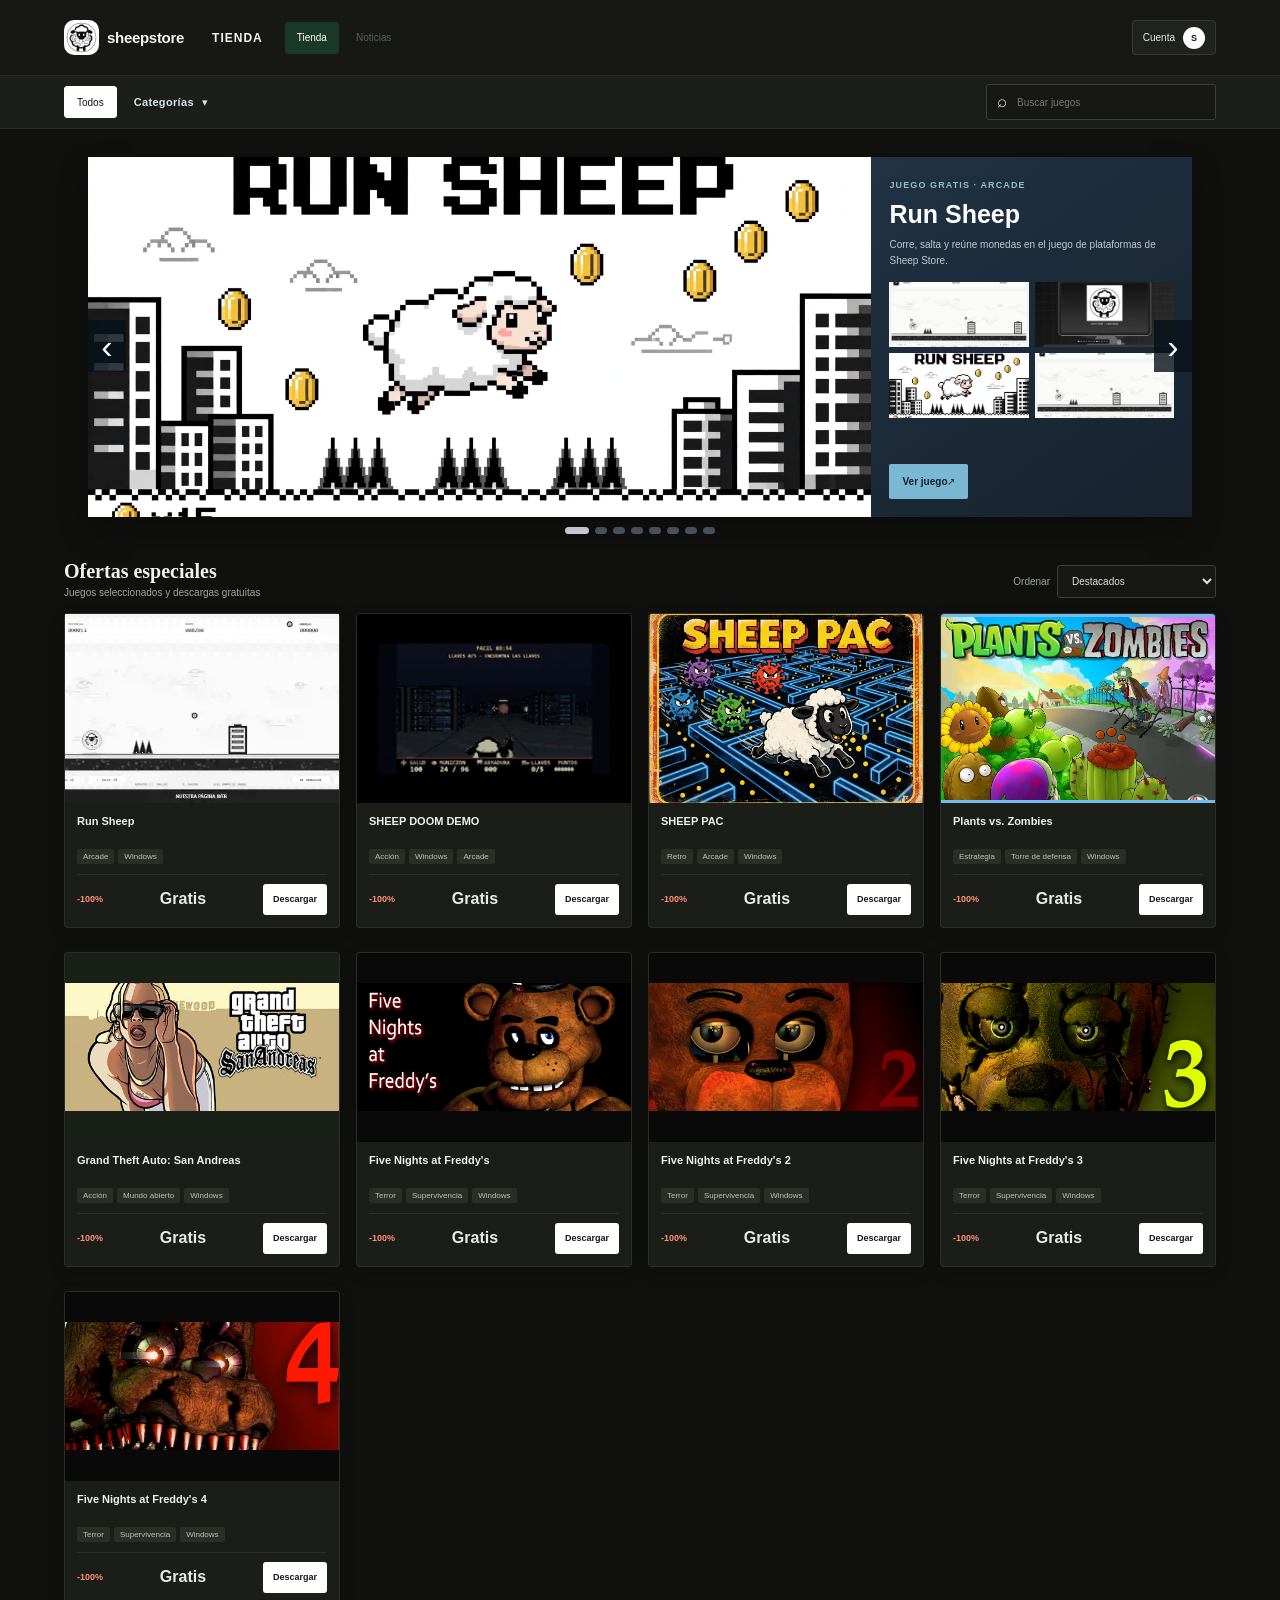
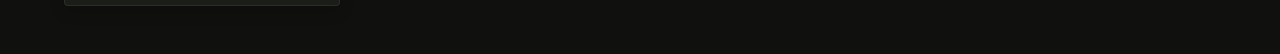
==== commit fe9f5977: "Fix autoplay audio in game trailers Co-authored-by: Copilot <223556219+Copilot@users.noreply.github." ====
--- a/assets/game-store-preview.html
+++ b/assets/game-store-preview.html
@@ -818,7 +818,7 @@
         <button class="run-sheep-dialog-close" type="button" aria-label="Cerrar ficha de Run Sheep">×</button>
       </header>
       <div class="run-sheep-overview">
-        <div class="run-sheep-dialog-media">        <video id="run-sheep-trailer" controls autoplay playsinline preload="metadata" poster="download.gif" aria-label="Tráiler completo de Run Sheep"><source src="run-sheep-trailer.webm" type="video/webm" /></video><span>TRÁILER COMPLETO · WEBM</span><button class="run-sheep-repeat" id="run-sheep-repeat" type="button" hidden>Repetir tráiler</button></div>
+        <div class="run-sheep-dialog-media">        <video id="run-sheep-trailer" controls playsinline preload="metadata" poster="download.gif" aria-label="Tráiler completo de Run Sheep"><source src="run-sheep-trailer.webm" type="video/webm" /></video><span>TRÁILER COMPLETO · WEBM</span><button class="run-sheep-repeat" id="run-sheep-repeat" type="button" hidden>Repetir tráiler</button></div>
         <aside class="run-sheep-purchase">
           <p class="eyebrow">MINIJUEGO GRATUITO</p>
           <strong>Run Sheep</strong>
@@ -977,7 +977,7 @@
       </header>
       <div class="run-sheep-overview">
         <div class="run-sheep-dialog-media pvz-dialog-media">
-          <video id="pvz-trailer" autoplay playsinline controls preload="metadata" poster="pvz-cover.webp" aria-label="Tráiler oficial de Plantas vs Zombies"></video>
+          <video id="pvz-trailer" playsinline controls preload="metadata" poster="pvz-cover.webp" aria-label="Tráiler oficial de Plantas vs Zombies"></video>
           <span>TRÁILER COMPLETO</span>
           <button class="pvz-repeat" id="pvz-repeat" type="button" hidden>Repetir tráiler</button>
         </div>
@@ -1092,7 +1092,7 @@
         <button class="run-sheep-dialog-close" id="fnaf1-dialog-close" type="button" aria-label="Cerrar ficha de Five Nights at Freddy's">×</button>
       </header>
       <div class="run-sheep-overview">
-        <div class="run-sheep-dialog-media fnaf-dialog-media"><video id="fnaf1-trailer" autoplay playsinline controls preload="metadata" poster="fnaf1-cover.jpg" aria-label="Tráiler de Five Nights at Freddy's"></video><span>TRÁILER COMPLETO</span><button class="run-sheep-repeat" id="fnaf1-repeat" type="button" hidden>Repetir tráiler</button></div>
+        <div class="run-sheep-dialog-media fnaf-dialog-media"><video id="fnaf1-trailer" playsinline controls preload="metadata" poster="fnaf1-cover.jpg" aria-label="Tráiler de Five Nights at Freddy's"></video><span>TRÁILER COMPLETO</span><button class="run-sheep-repeat" id="fnaf1-repeat" type="button" hidden>Repetir tráiler</button></div>
         <aside class="run-sheep-purchase">
           <p class="eyebrow">JUEGO DE TERROR</p><strong>Five Nights at Freddy's</strong><p>Terror · Supervivencia · Punto de vista en primera persona · Windows</p>
           <div class="run-sheep-dialog-actions"><a class="run-sheep-download" href="https://drive.google.com/uc?export=download&amp;id=1R6qhHL6FF95R60GQAKrKQ_QlOToCXdnp" target="_blank" rel="noopener">Descargar para Windows <span aria-hidden="true">↓</span></a></div>
@@ -1135,7 +1135,7 @@
         <button class="run-sheep-dialog-close" id="fnaf2-dialog-close" type="button" aria-label="Cerrar ficha de Five Nights at Freddy's 2">×</button>
       </header>
       <div class="run-sheep-overview">
-        <div class="run-sheep-dialog-media fnaf-dialog-media"><video id="fnaf2-trailer" autoplay playsinline controls preload="metadata" poster="fnaf2-cover.jpg" aria-label="Tráiler de Five Nights at Freddy's 2"></video><span>TRÁILER COMPLETO</span><button class="run-sheep-repeat" id="fnaf2-repeat" type="button" hidden>Repetir tráiler</button></div>
+        <div class="run-sheep-dialog-media fnaf-dialog-media"><video id="fnaf2-trailer" playsinline controls preload="metadata" poster="fnaf2-cover.jpg" aria-label="Tráiler de Five Nights at Freddy's 2"></video><span>TRÁILER COMPLETO</span><button class="run-sheep-repeat" id="fnaf2-repeat" type="button" hidden>Repetir tráiler</button></div>
         <aside class="run-sheep-purchase">
           <p class="eyebrow">JUEGO DE TERROR</p><strong>Five Nights at Freddy's 2</strong><p>Terror · Supervivencia · Punto de vista en primera persona · Windows</p>
           <div class="run-sheep-dialog-actions"><a class="run-sheep-download" href="https://drive.google.com/uc?export=download&amp;id=1vS4wQveQ2FBo0zkLv89tQFjPbBdoNyf4" target="_blank" rel="noopener">Descargar para Windows <span aria-hidden="true">↓</span></a></div>
@@ -1178,7 +1178,7 @@
         <button class="run-sheep-dialog-close" id="fnaf3-dialog-close" type="button" aria-label="Cerrar ficha de Five Nights at Freddy's 3">×</button>
       </header>
       <div class="run-sheep-overview">
-        <div class="run-sheep-dialog-media fnaf-dialog-media"><video id="fnaf3-trailer" autoplay playsinline controls preload="metadata" poster="fnaf3-cover.jpg" aria-label="Tráiler de Five Nights at Freddy's 3"></video><span>TRÁILER COMPLETO</span><button class="run-sheep-repeat" id="fnaf3-repeat" type="button" hidden>Repetir tráiler</button></div>
+        <div class="run-sheep-dialog-media fnaf-dialog-media"><video id="fnaf3-trailer" playsinline controls preload="metadata" poster="fnaf3-cover.jpg" aria-label="Tráiler de Five Nights at Freddy's 3"></video><span>TRÁILER COMPLETO</span><button class="run-sheep-repeat" id="fnaf3-repeat" type="button" hidden>Repetir tráiler</button></div>
         <aside class="run-sheep-purchase">
           <p class="eyebrow">JUEGO DE TERROR</p><strong>Five Nights at Freddy's 3</strong><p>Terror · Supervivencia · Punto de vista en primera persona · Windows</p>
           <div class="run-sheep-dialog-actions"><a class="run-sheep-download" href="https://drive.google.com/uc?export=download&amp;id=1Hnta6uOZdMuDUKnkSgVlxa9TZINFwEsN" target="_blank" rel="noopener">Descargar para Windows <span aria-hidden="true">↓</span></a></div>
@@ -1221,7 +1221,7 @@
         <button class="run-sheep-dialog-close" id="fnaf4-dialog-close" type="button" aria-label="Cerrar ficha de Five Nights at Freddy's 4">×</button>
       </header>
       <div class="run-sheep-overview">
-        <div class="run-sheep-dialog-media fnaf-dialog-media"><video id="fnaf4-trailer" autoplay playsinline controls preload="metadata" poster="fnaf4-cover.jpg" aria-label="Tráiler de Five Nights at Freddy's 4"></video><span>TRÁILER COMPLETO</span><button class="run-sheep-repeat" id="fnaf4-repeat" type="button" hidden>Repetir tráiler</button></div>
+        <div class="run-sheep-dialog-media fnaf-dialog-media"><video id="fnaf4-trailer" playsinline controls preload="metadata" poster="fnaf4-cover.jpg" aria-label="Tráiler de Five Nights at Freddy's 4"></video><span>TRÁILER COMPLETO</span><button class="run-sheep-repeat" id="fnaf4-repeat" type="button" hidden>Repetir tráiler</button></div>
         <aside class="run-sheep-purchase">
           <p class="eyebrow">JUEGO DE TERROR</p><strong>Five Nights at Freddy's 4</strong><p>Terror · Supervivencia · Punto de vista en primera persona · Windows</p>
           <div class="run-sheep-dialog-actions"><a class="run-sheep-download" href="https://drive.google.com/uc?export=download&amp;id=1r75e7xTtIyZX4EGCn-8isCgD1YBuO8qb" target="_blank" rel="noopener">Descargar para Windows <span aria-hidden="true">↓</span></a></div>
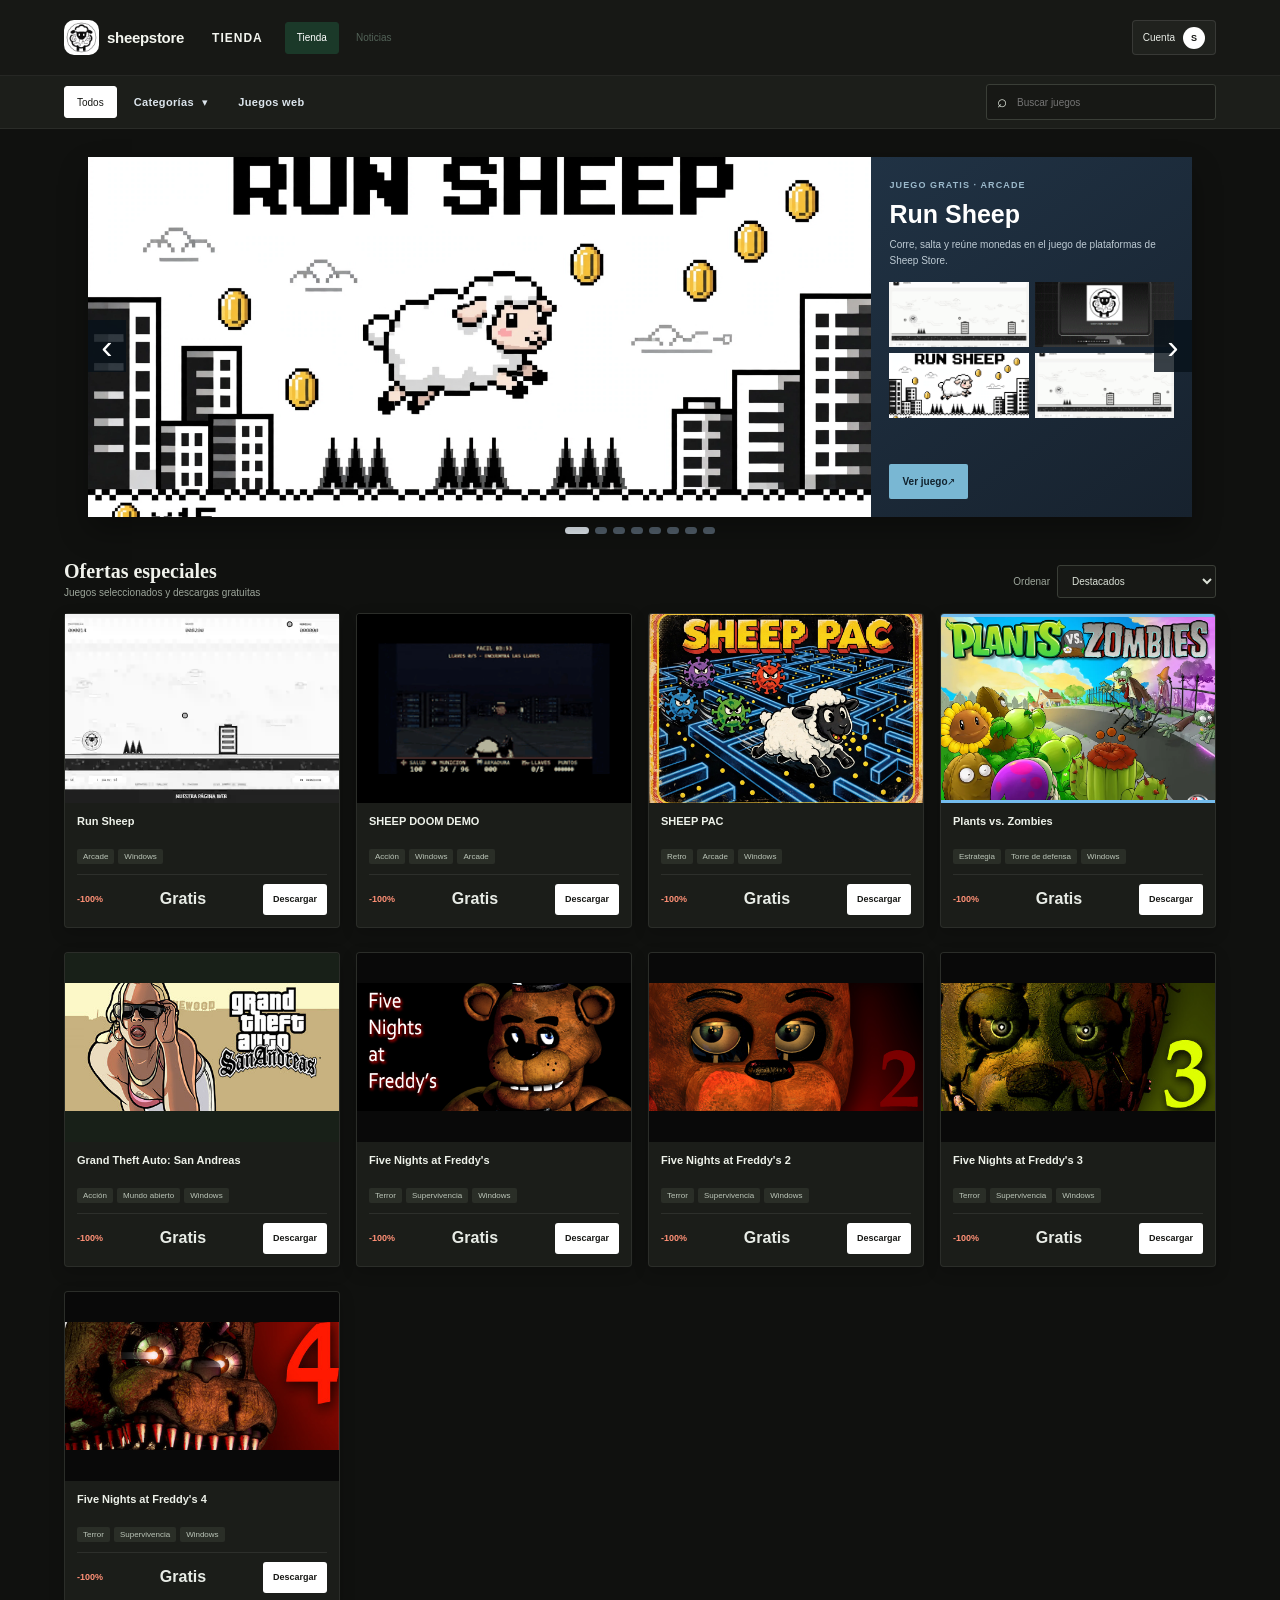
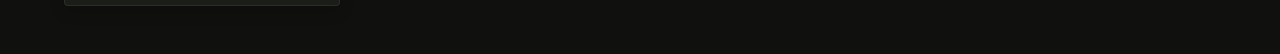
==== commit 00d5508e: "Add playable Ruffle web games catalog Publish the local Ruffle runtime, all 55 authorized SWF games," ====
--- a/assets/game-store-preview.html
+++ b/assets/game-store-preview.html
@@ -626,6 +626,56 @@
     .game-rating-submit:disabled { cursor: default; opacity: .65; }
     .game-rating-status { flex-basis: 100%; margin: 0; color: #a7d9bb; font-size: 10px; }
     .game-rating-status.is-error { color: #ff9076; }
+    .web-games-toggle[aria-pressed="true"] { border-color: #1b3929; background: #1b3929; color: #fff; }
+    .toolbar.web-games-mode .filters > :not(.web-games-toggle),
+    .toolbar.web-games-mode .search-box { display: none !important; }
+    .web-games-view { min-height: 420px; }
+    .web-games-view[hidden] { display: none !important; }
+    .web-games-heading { margin: 5px 0 20px; }
+    .web-games-heading .eyebrow { margin-bottom: 8px; color: #a4d76c; }
+    .web-games-heading h2 { margin: 0; color: #f0f2ec; font-family: Georgia, serif; font-size: 24px; font-weight: 600; }
+    .web-games-heading p:last-child { margin: 8px 0 0; color: #9da69b; font-size: 11px; }
+    .flash-catalog-controls { display: flex; align-items: center; justify-content: space-between; gap: 14px; margin-bottom: 16px; flex-wrap: wrap; }
+    .flash-catalog-status { flex: 1 1 420px; margin: 0; color: #aab4a8; font-size: 10px; line-height: 1.5; text-align: right; }
+    .flash-catalog-status.is-error { flex-basis: 100%; color: #ffb092; text-align: left; }
+    .flash-game-search { width: min(320px, 100%); min-height: 36px; padding: 0 10px; border: 1px solid #ffffff24; border-radius: 3px; background: #20231d; color: #f0f2ec; font-size: 11px; }
+    .web-games-grid { display: grid; grid-template-columns: repeat(4, minmax(0, 1fr)); gap: 14px; }
+    .web-game-card { min-width: 0; overflow: hidden; border: 1px solid #ffffff16; border-radius: 5px; background: #20231d; transition: border-color 160ms ease, transform 160ms ease; }
+    .web-game-card:hover { border-color: #a4d76c88; transform: translateY(-2px); }
+    .flash-game-cover-button { display: block; width: 100%; padding: 0; border: 0; background: transparent; cursor: pointer; }
+    .flash-game-cover-button:focus-visible { outline: 3px solid #a4d76c; outline-offset: -3px; }
+    .flash-game-art { display: block; width: 100%; aspect-ratio: 16 / 9; object-fit: cover; background: radial-gradient(ellipse at 50% 40%, #315940, #20231d 75%); }
+    .web-game-card-info { display: flex; min-height: 156px; flex-direction: column; padding: 12px; }
+    .web-game-label { margin: 0 0 7px; color: #a4d76c; font-size: 8px; font-weight: 700; letter-spacing: 1.2px; }
+    .web-game-card-info h3 { margin: 0 0 10px; color: #f0f2ec; font-size: 12px; line-height: 1.4; overflow-wrap: anywhere; }
+    .flash-game-card-description { margin: 0 0 10px; color: #aab4a8; font-size: 9px; line-height: 1.5; }
+    .web-game-play, .web-game-back { min-height: 35px; padding: 0 12px; border: 1px solid #ffffff25; border-radius: 3px; background: #1b3929; color: #fff; cursor: pointer; font-size: 10px; font-weight: 700; }
+    .web-game-play { width: 100%; margin-top: auto; }
+    .web-game-play:hover, .web-game-back:hover { background: #315940; }
+    .flash-game-dialog { width: min(1120px, calc(100vw - 24px)); max-width: none; max-height: calc(100vh - 24px); margin: auto; padding: 0; overflow: auto; border: 1px solid #ffffff24; border-radius: 7px; background: #141815; color: #e8ece6; box-shadow: 0 28px 90px #000b; }
+    .flash-game-dialog::backdrop { background: #050705e8; backdrop-filter: blur(7px); }
+    .flash-game-dialog-inner { padding: clamp(12px, 2vw, 22px); }
+    .flash-game-dialog-header { display: flex; align-items: flex-start; justify-content: space-between; gap: 14px; margin-bottom: 8px; }
+    .flash-game-dialog-header .eyebrow { margin-bottom: 5px; }
+    .flash-game-dialog-header h2 { margin: 0; color: #f0f2ec; font-family: Georgia, serif; font-size: clamp(18px, 3vw, 26px); font-weight: 600; }
+    .flash-game-dialog-close { display: grid; width: 38px; height: 38px; flex: 0 0 auto; place-items: center; border: 1px solid #ffffff24; border-radius: 4px; background: #20241f; color: #f2f4ef; cursor: pointer; font-size: 22px; }
+    .flash-game-dialog-close:hover { background: #315940; }
+    .flash-game-description { margin: 0 0 8px; color: #aab4a8; font-size: 11px; line-height: 1.5; }
+    .web-game-status { min-height: 20px; margin: 0 0 8px; color: #c9d6c6; font-size: 11px; }
+    .flash-player-container { min-height: 260px; overflow: hidden; border: 1px solid #ffffff16; border-radius: 5px; background: #090b09; }
+    .flash-player-container ruffle-player { display: block; width: 100%; height: min(68vh, 760px); min-height: 260px; }
+    @media (max-width: 900px) {
+      .web-games-grid { grid-template-columns: repeat(3, minmax(0, 1fr)); }
+    }
+    @media (max-width: 700px) {
+      .web-games-grid { grid-template-columns: repeat(2, minmax(0, 1fr)); }
+      .flash-catalog-controls { align-items: stretch; flex-direction: column; }
+    }
+    @media (max-width: 520px) {
+      .web-games-grid { grid-template-columns: 1fr; }
+      .web-game-card-info { min-height: 144px; }
+      .flash-player-container ruffle-player { height: 60vh; min-height: 220px; }
+    }
     @media (max-width: 700px) {
       .toolbar { overflow: visible; }
       .category-menu { grid-template-columns: repeat(2, minmax(0, 1fr)); }
@@ -654,6 +704,7 @@
             <div class="category-menu-heading"><strong>Explorar categorías</strong><span>Filtra por género</span></div>
           </div>
         </div>
+        <button class="category-toggle web-games-toggle" id="web-games-toggle" type="button" aria-controls="web-games-view" aria-pressed="false">Juegos web</button>
       </div>
       <div class="search-box" role="search">
         <span aria-hidden="true">⌕</span>
@@ -801,6 +852,29 @@
         </div>
         <p class="empty-state" id="empty-state" hidden>No encontramos juegos con esos filtros. Prueba otra búsqueda.</p>
       </section>
+      <section class="web-games-view" id="web-games-view" aria-labelledby="web-games-title" hidden>
+        <div class="web-games-heading">
+          <p class="eyebrow">JUEGOS FLASH · RUFFLE</p>
+          <h2 id="web-games-title">Juega los juegos de tu carpeta</h2>
+          <p>Los 55 juegos SWF se ejecutan con Ruffle en el navegador; no requieren Adobe Flash ni otro complemento. Necesitas un navegador moderno compatible con WebAssembly. Algunos juegos dependen de servicios externos que ya no están disponibles; los 2 ejecutables no se incluyen.</p>
+        </div>
+        <div class="flash-catalog-controls">
+          <input class="flash-game-search" id="flash-game-search" type="search" placeholder="Buscar juego Flash" aria-label="Buscar juego Flash" autocomplete="off" />
+          <p class="flash-catalog-status" id="flash-catalog-status" role="status" aria-live="polite">Cargando catálogo…</p>
+        </div>
+        <div class="web-games-grid" id="web-games-catalog" aria-label="Catálogo de juegos Flash"></div>
+      </section>
+      <dialog class="flash-game-dialog" id="flash-game-dialog" aria-labelledby="flash-game-title" aria-describedby="flash-game-description">
+        <div class="flash-game-dialog-inner">
+          <header class="flash-game-dialog-header">
+            <div><p class="eyebrow">JUEGO WEB · RUFFLE</p><h2 id="flash-game-title"></h2></div>
+            <button class="flash-game-dialog-close" id="flash-game-close" type="button" aria-label="Cerrar juego">×</button>
+          </header>
+          <p class="flash-game-description" id="flash-game-description"></p>
+          <p class="web-game-status" id="flash-game-status" role="status" aria-live="polite"></p>
+          <div class="flash-player-container" id="flash-player-container" aria-label="Reproductor Flash"></div>
+        </div>
+      </dialog>
       <section class="news-section" id="news" data-view-panel="news" aria-labelledby="news-title" hidden>
         <div class="news-heading">
           <div><h2 id="news-title">Noticias gamer</h2><p class="news-description">Titulares recientes con imágenes de cada medio, actualizados automáticamente.</p></div>
@@ -1269,6 +1343,11 @@
       <span class="image-lightbox-counter" id="image-lightbox-counter">1 / 1</span>
     </div>
   </dialog>
+  <script>
+    window.RufflePlayer = window.RufflePlayer || {};
+    window.RufflePlayer.config = { autoplay: "on", unmuteOverlay: "hidden" };
+  </script>
+  <script src="ruffle/ruffle.js"></script>
   <script src="https://cdn.jsdelivr.net/npm/hls.js@1/dist/hls.min.js"></script>
   <script>
     const gameCards = [...document.querySelectorAll(".game")];
@@ -1276,12 +1355,27 @@
     const categoryPicker = document.querySelector(".category-picker");
     const categoryToggle = document.querySelector("#category-toggle");
     const categoryMenu = document.querySelector("#category-menu");
+    const webGamesToggle = document.querySelector("#web-games-toggle");
+    const webGamesView = document.querySelector("#web-games-view");
+    const webGamesToolbar = document.querySelector("#store-toolbar");
+    const storeCatalogView = document.querySelector("#store-view");
     const searchInput = document.querySelector("#game-search");
     const sortSelect = document.querySelector("#game-sort");
     const gameGrid = document.querySelector("#game-grid");
     const emptyState = document.querySelector("#empty-state");
     const searchSuggestions = document.querySelector("#game-search-suggestions");
+    const webGamesCatalog = document.querySelector("#web-games-catalog");
+    const flashGameSearch = document.querySelector("#flash-game-search");
+    const flashCatalogStatus = document.querySelector("#flash-catalog-status");
+    const flashGameDialog = document.querySelector("#flash-game-dialog");
+    const flashGameTitle = document.querySelector("#flash-game-title");
+    const flashGameDescription = document.querySelector("#flash-game-description");
+    const flashGameStatus = document.querySelector("#flash-game-status");
+    const flashPlayerContainer = document.querySelector("#flash-player-container");
+    const flashGameClose = document.querySelector("#flash-game-close");
     let activeFilter = "Todos";
+    let flashGames = [];
+    let activeFlashPlayer = null;
 
     const categoryNames = new Set(["Carreras", "Rol"]);
     const multiWordCategories = ["Mundo abierto"];
@@ -1312,8 +1406,21 @@
       categoryToggle.setAttribute("aria-expanded", String(open));
     }
 
+    function setWebGamesMode(show) {
+      if (!(webGamesView instanceof HTMLElement) || !(webGamesToggle instanceof HTMLButtonElement)) return;
+      if (!show) closeWebGame();
+      webGamesView.hidden = !show;
+      if (storeCatalogView instanceof HTMLElement) storeCatalogView.hidden = show;
+      webGamesToolbar?.classList.toggle("web-games-mode", show);
+      webGamesToggle.setAttribute("aria-pressed", String(show));
+    }
+
+    webGamesToggle?.addEventListener("click", () => {
+      setWebGamesMode(webGamesView instanceof HTMLElement && webGamesView.hidden);
+    });
     categoryToggle?.addEventListener("click", () => {
       if (!(categoryMenu instanceof HTMLElement)) return;
+      setWebGamesMode(false);
       setCategoryMenuOpen(categoryMenu.hidden);
     });
     categoryToggle?.addEventListener("keydown", (event) => {
@@ -1418,6 +1525,7 @@
     }
 
     filterButtons.forEach((button) => button.addEventListener("click", () => {
+      setWebGamesMode(false);
       activeFilter = button.dataset.filter;
       filterButtons.forEach((filter) => {
         const selected = filter === button;
@@ -1428,7 +1536,10 @@
       setCategoryMenuOpen(false);
       updateCatalog();
     }));
-    searchInput.addEventListener("input", updateCatalog);
+    searchInput.addEventListener("input", () => {
+      setWebGamesMode(false);
+      updateCatalog();
+    });
     searchInput.addEventListener("focus", () => {
       if (searchInput.value.trim()) updateCatalog();
     });
@@ -1452,6 +1563,152 @@
       }
     });
     sortSelect.addEventListener("change", updateCatalog);
+    async function loadFlashCatalog() {
+      if (location.protocol === "file:") {
+        if (flashCatalogStatus instanceof HTMLElement) {
+          flashCatalogStatus.classList.add("is-error");
+          flashCatalogStatus.textContent = "Abriste el proyecto con file://. El navegador bloquea los juegos por seguridad. En PowerShell, dentro de la carpeta del proyecto, ejecuta python -m http.server 8765 --bind 127.0.0.1 y abre http://127.0.0.1:8765/.";
+        }
+        return;
+      }
+      const response = await fetch("flash-games/catalog.json?v=20261124-flash-covers");
+      if (!response.ok) throw new Error(`HTTP ${response.status} al cargar el catálogo Flash`);
+      const catalog = await response.json();
+      const isValidGame = (game) =>
+        game &&
+        typeof game.id === "string" &&
+        /^[a-z0-9-]+$/.test(game.id) &&
+        typeof game.title === "string" &&
+        game.src === `flash-games/${game.id}.swf` &&
+        typeof game.genre === "string" &&
+        typeof game.description === "string" &&
+        game.cover === `flash-games/covers/${game.id}.svg`;
+      if (!Array.isArray(catalog) || catalog.length !== 55 || catalog.some((game) => !isValidGame(game))) {
+        throw new Error("El catálogo Flash no contiene los 55 juegos esperados");
+      }
+      flashGames = catalog;
+      renderFlashCatalog();
+    }
+
+    function renderFlashCatalog() {
+      if (!(webGamesCatalog instanceof HTMLElement) || !(flashCatalogStatus instanceof HTMLElement) || !(flashGameSearch instanceof HTMLInputElement)) return;
+      const query = flashGameSearch.value.trim().toLocaleLowerCase("es");
+      const matches = flashGames.filter((game) => game.title.toLocaleLowerCase("es").includes(query));
+      webGamesCatalog.replaceChildren();
+      matches.forEach((game) => {
+        const card = document.createElement("article");
+        card.className = "web-game-card";
+        const art = document.createElement("img");
+        art.className = "flash-game-art";
+        art.src = `${game.cover}?v=20261124-flash-covers`;
+        art.alt = `${game.title}: ${game.description}`;
+        art.loading = "lazy";
+        art.decoding = "async";
+        const coverButton = document.createElement("button");
+        coverButton.className = "flash-game-cover-button";
+        coverButton.type = "button";
+        coverButton.dataset.flashGameId = game.id;
+        coverButton.setAttribute("aria-label", `Jugar ${game.title}`);
+        coverButton.append(art);
+        const info = document.createElement("div");
+        info.className = "web-game-card-info";
+        const label = document.createElement("p");
+        label.className = "web-game-label";
+        label.textContent = `${game.genre.toLocaleUpperCase("es")} · FLASH`;
+        const title = document.createElement("h3");
+        title.textContent = game.title;
+        const description = document.createElement("p");
+        description.className = "flash-game-card-description";
+        description.textContent = game.description;
+        const button = document.createElement("button");
+        button.className = "web-game-play";
+        button.type = "button";
+        button.dataset.flashGameId = game.id;
+        button.textContent = "Jugar ahora";
+        info.append(label, title, description, button);
+        card.append(coverButton, info);
+        card.addEventListener("click", (event) => {
+          if (event.target instanceof Element && event.target.closest("button")) return;
+          openFlashGame(game);
+        });
+        webGamesCatalog.append(card);
+      });
+      flashCatalogStatus.textContent = `${matches.length} de ${flashGames.length} juegos`;
+    }
+
+    function openFlashGame(game) {
+      if (
+        !(webGamesCatalog instanceof HTMLElement) ||
+        !(flashGameDialog instanceof HTMLDialogElement) ||
+        !(flashGameTitle instanceof HTMLElement) ||
+        !(flashGameDescription instanceof HTMLElement) ||
+        !(flashGameStatus instanceof HTMLElement) ||
+        !(flashPlayerContainer instanceof HTMLElement)
+      ) return;
+      flashGameTitle.textContent = game.title;
+      flashGameDescription.textContent = game.description;
+      flashGameStatus.textContent = "Cargando juego…";
+      if (!flashGameDialog.open) flashGameDialog.showModal();
+      if (!window.RufflePlayer || typeof window.RufflePlayer.newest !== "function") {
+        const error = new Error("No se pudo cargar Ruffle. Recarga la página e inténtalo de nuevo.");
+        console.error(error);
+        flashGameStatus.textContent = error.message;
+        return;
+      }
+      flashPlayerContainer.replaceChildren();
+      const player = window.RufflePlayer.newest().createPlayer();
+      player.setAttribute("aria-label", `Juego Flash: ${game.title}`);
+      flashPlayerContainer.append(player);
+      activeFlashPlayer = player;
+      player.ruffle().load(game.src).then(() => {
+        if (activeFlashPlayer === player) {
+          flashGameStatus.textContent = `${game.title} se cargó en Ruffle. Si no inicia, puede depender de un servicio externo antiguo o de una función no compatible.`;
+        }
+      }).catch((error) => {
+        console.error(`No se pudo cargar el juego Flash ${game.title}.`, error);
+        if (activeFlashPlayer === player) flashGameStatus.textContent = `No se pudo cargar ${game.title}. Prueba otro juego.`;
+      });
+    }
+
+    function closeWebGame() {
+      if (flashGameDialog instanceof HTMLDialogElement && flashGameDialog.open) flashGameDialog.close();
+      activeFlashPlayer = null;
+      flashPlayerContainer?.replaceChildren();
+      if (flashGameStatus instanceof HTMLElement) flashGameStatus.textContent = "";
+    }
+
+    webGamesCatalog?.addEventListener("click", (event) => {
+      if (!(event.target instanceof Element)) return;
+      const button = event.target.closest("[data-flash-game-id]");
+      if (!(button instanceof HTMLButtonElement)) return;
+      const game = flashGames.find((entry) => entry.id === button.dataset.flashGameId);
+      if (!game) {
+        console.error(`No se encontró el juego Flash ${button.dataset.flashGameId}.`);
+        flashCatalogStatus.textContent = "No se pudo encontrar ese juego. Recarga el catálogo.";
+        return;
+      }
+      openFlashGame(game);
+    });
+    flashGameSearch?.addEventListener("input", renderFlashCatalog);
+    flashGameClose?.addEventListener("click", closeWebGame);
+    flashGameDialog?.addEventListener("click", (event) => {
+      if (event.target === flashGameDialog) closeWebGame();
+    });
+    document.addEventListener("keydown", (event) => {
+      if (event.key !== "Escape" || !(flashGameDialog instanceof HTMLDialogElement) || !flashGameDialog.open) return;
+      event.preventDefault();
+      closeWebGame();
+    }, true);
+    flashGameDialog?.addEventListener("close", () => {
+      activeFlashPlayer = null;
+      flashPlayerContainer?.replaceChildren();
+      if (flashGameStatus instanceof HTMLElement) flashGameStatus.textContent = "";
+    });
+    void loadFlashCatalog().catch((error) => {
+      console.error("No se pudo cargar el catálogo de juegos Flash.", error);
+      if (flashCatalogStatus instanceof HTMLElement) flashCatalogStatus.textContent = "No se pudo cargar el catálogo. Recarga la página.";
+    });
+
     const featureCarousel = document.querySelector(".feature-carousel");
     if (featureCarousel instanceof HTMLElement) {
       const featureSlides = [...featureCarousel.querySelectorAll("[data-feature-slide]")];
@@ -1981,6 +2238,7 @@
     const viewButtons = Array.from(document.querySelectorAll("[data-view]"));
     function setActiveView(view) {
       const showingNews = view === "news";
+      setWebGamesMode(false);
       storeView.hidden = showingNews;
       newsView.hidden = !showingNews;
       storeToolbar.hidden = showingNews;
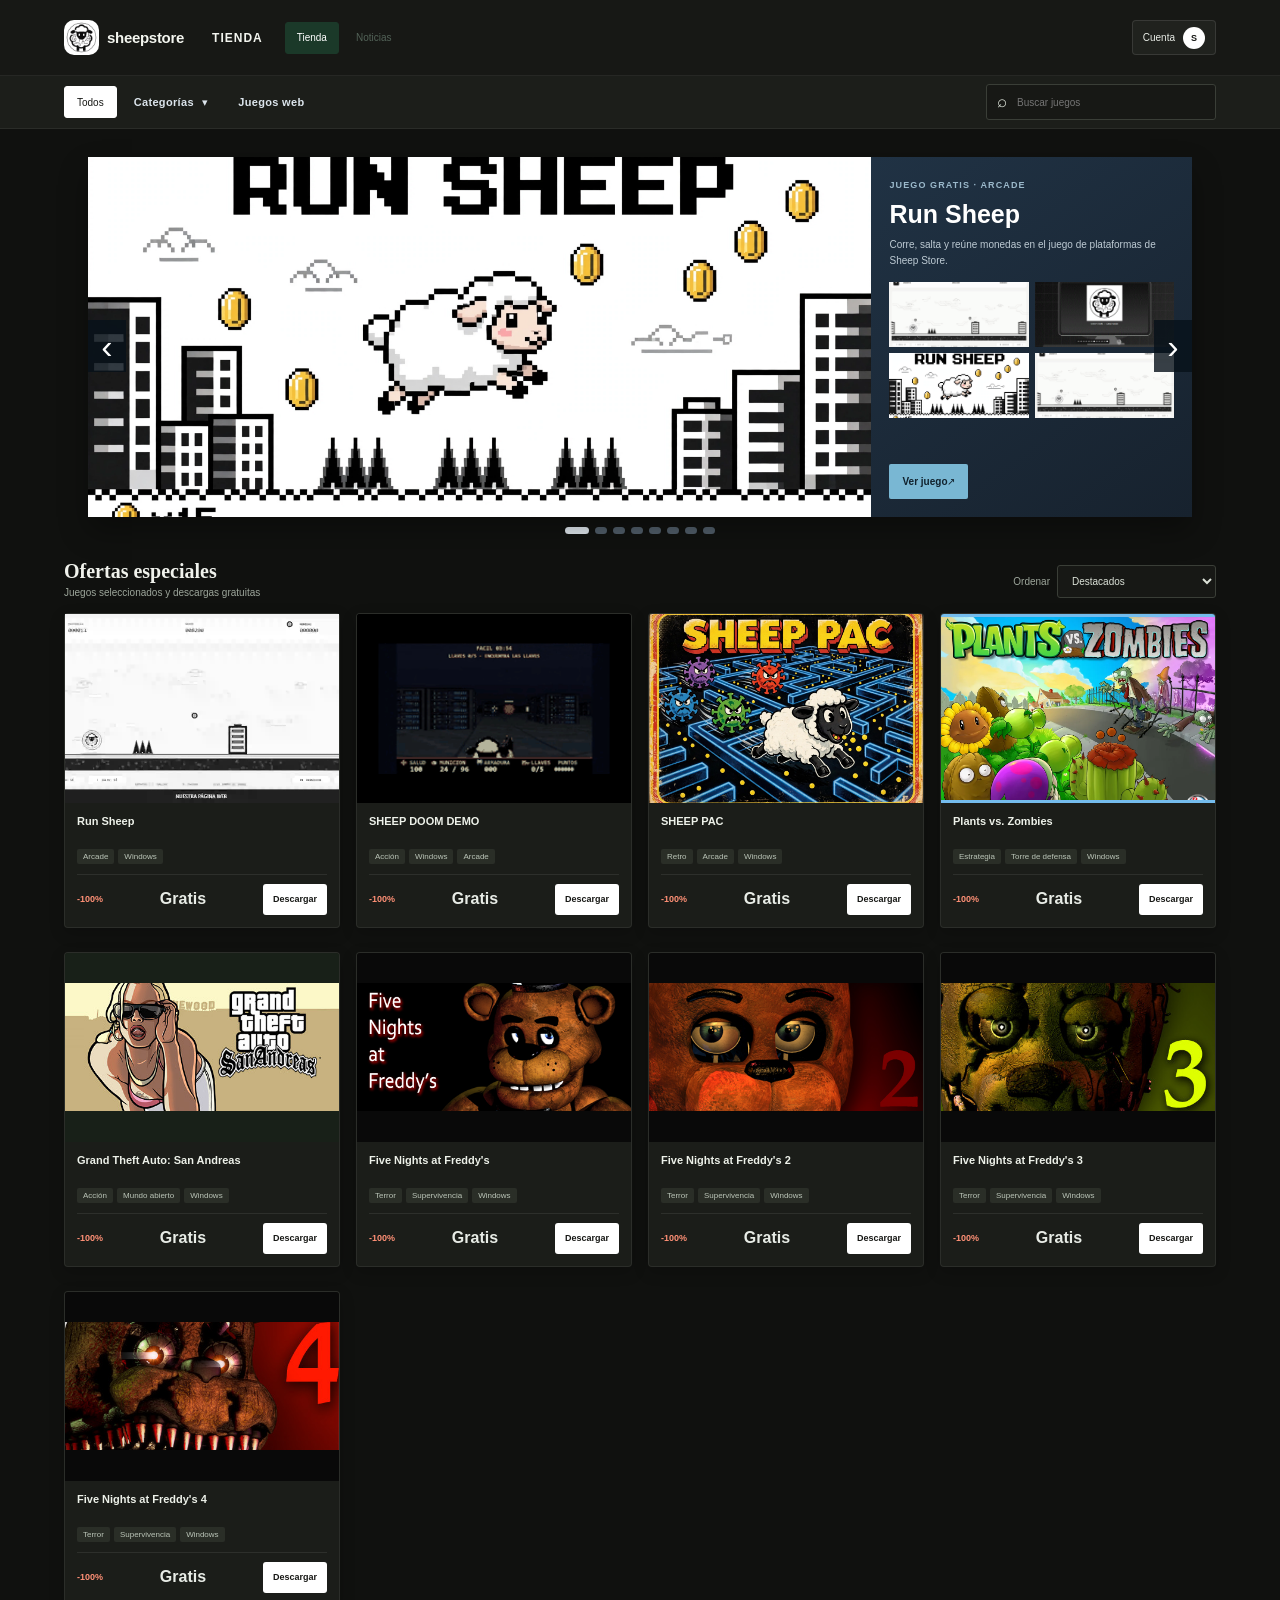
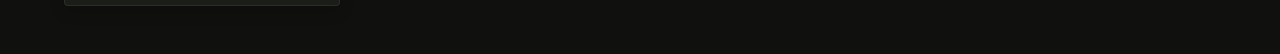
==== commit d8541816: "Add user-provided game cover images Replace the generic covers with the supplied game screenshots an" ====
--- a/assets/game-store-preview.html
+++ b/assets/game-store-preview.html
@@ -645,6 +645,7 @@
     .flash-game-cover-button { display: block; width: 100%; padding: 0; border: 0; background: transparent; cursor: pointer; }
     .flash-game-cover-button:focus-visible { outline: 3px solid #a4d76c; outline-offset: -3px; }
     .flash-game-art { display: block; width: 100%; aspect-ratio: 16 / 9; object-fit: cover; background: radial-gradient(ellipse at 50% 40%, #315940, #20231d 75%); }
+    .flash-game-art--contain { object-fit: contain; background: #10130f; }
     .web-game-card-info { display: flex; min-height: 156px; flex-direction: column; padding: 12px; }
     .web-game-label { margin: 0 0 7px; color: #a4d76c; font-size: 8px; font-weight: 700; letter-spacing: 1.2px; }
     .web-game-card-info h3 { margin: 0 0 10px; color: #f0f2ec; font-size: 12px; line-height: 1.4; overflow-wrap: anywhere; }
@@ -1571,7 +1572,7 @@
         }
         return;
       }
-      const response = await fetch("flash-games/catalog.json?v=20261124-flash-covers");
+      const response = await fetch("flash-games/catalog.json?v=20261124-game-covers");
       if (!response.ok) throw new Error(`HTTP ${response.status} al cargar el catálogo Flash`);
       const catalog = await response.json();
       const isValidGame = (game) =>
@@ -1582,7 +1583,9 @@
         game.src === `flash-games/${game.id}.swf` &&
         typeof game.genre === "string" &&
         typeof game.description === "string" &&
-        game.cover === `flash-games/covers/${game.id}.svg`;
+        (game.cover === `flash-games/covers/${game.id}.svg` ||
+          game.cover === `flash-games/covers/${game.id}.jpg` ||
+          game.cover === `flash-games/covers/${game.id}.png`);
       if (!Array.isArray(catalog) || catalog.length !== 55 || catalog.some((game) => !isValidGame(game))) {
         throw new Error("El catálogo Flash no contiene los 55 juegos esperados");
       }
@@ -1600,7 +1603,8 @@
         card.className = "web-game-card";
         const art = document.createElement("img");
         art.className = "flash-game-art";
-        art.src = `${game.cover}?v=20261124-flash-covers`;
+        if (/\.(?:jpg|png)$/.test(game.cover)) art.classList.add("flash-game-art--contain");
+        art.src = `${game.cover}?v=20261124-game-covers`;
         art.alt = `${game.title}: ${game.description}`;
         art.loading = "lazy";
         art.decoding = "async";
